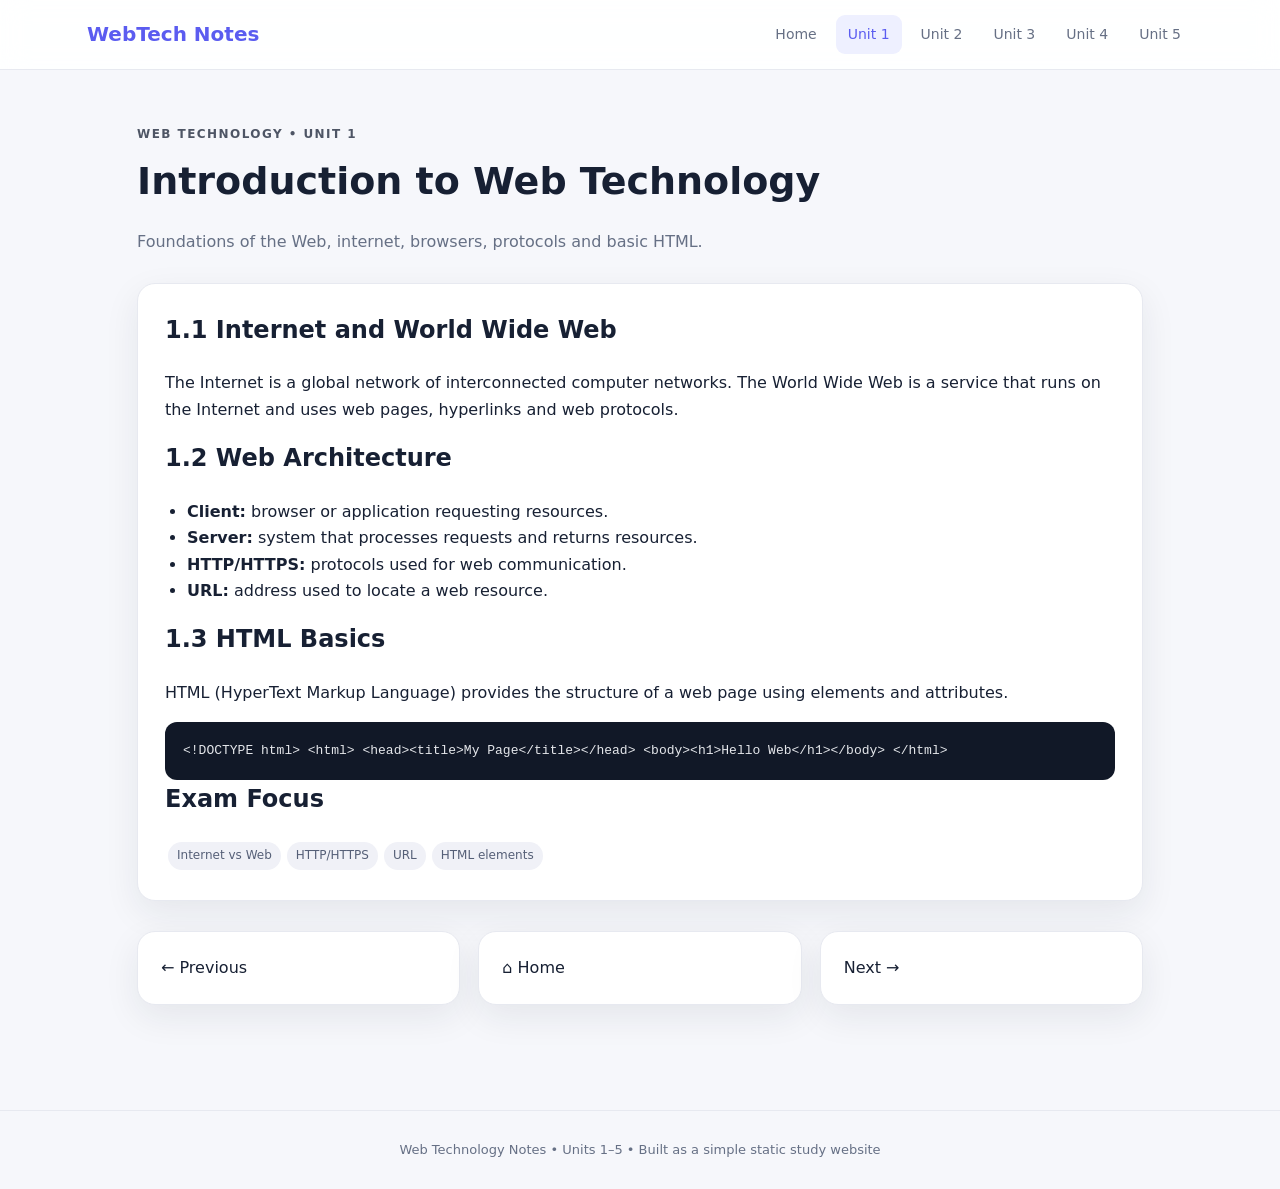
==== unit1.html @ e9ed70ad "Add files via upload" ====
<!doctype html><html lang="en"><head><meta charset="utf-8"><meta name="viewport" content="width=device-width,initial-scale=1"><meta name="description" content="Web Technology notes for Units 1 to 5"><title>Unit 1 | WebTech Notes</title><link rel="stylesheet" href="style.css"></head><body><nav class="nav"><div class="navin"><a class="logo" href="index.html">WebTech Notes</a><div class="navlinks"><a class="" href="index.html">Home</a><a class="active" href="unit1.html">Unit 1</a><a class="" href="unit2.html">Unit 2</a><a class="" href="unit3.html">Unit 3</a><a class="" href="unit4.html">Unit 4</a><a class="" href="unit5.html">Unit 5</a></div></div></nav><main class="container"><div class="pagehead"><div class="eyebrow">Web Technology • Unit 1</div><h1>Introduction to Web Technology</h1><p>Foundations of the Web, internet, browsers, protocols and basic HTML.</p></div><div class="section"><h2>1.1 Internet and World Wide Web</h2>
<p>The Internet is a global network of interconnected computer networks. The World Wide Web is a service that runs on the Internet and uses web pages, hyperlinks and web protocols.</p>
<h2>1.2 Web Architecture</h2>
<ul><li><b>Client:</b> browser or application requesting resources.</li><li><b>Server:</b> system that processes requests and returns resources.</li><li><b>HTTP/HTTPS:</b> protocols used for web communication.</li><li><b>URL:</b> address used to locate a web resource.</li></ul>
<h2>1.3 HTML Basics</h2>
<p>HTML (HyperText Markup Language) provides the structure of a web page using elements and attributes.</p>
<div class="code">&lt;!DOCTYPE html&gt;
&lt;html&gt;
  &lt;head&gt;&lt;title&gt;My Page&lt;/title&gt;&lt;/head&gt;
  &lt;body&gt;&lt;h1&gt;Hello Web&lt;/h1&gt;&lt;/body&gt;
&lt;/html&gt;</div>
<h2>Exam Focus</h2><span class="tag">Internet vs Web</span><span class="tag">HTTP/HTTPS</span><span class="tag">URL</span><span class="tag">HTML elements</span></div><div class="grid"><a class="card" href="unit1.html">← Previous</a><a class="card" href="index.html">⌂ Home</a><a class="card" href="unit2.html">Next →</a></div></main><footer class="footer">Web Technology Notes • Units 1–5 • Built as a simple static study website</footer></body></html>
---- style.css ----
:root{--bg:#f6f7fb;--card:#fff;--text:#172033;--muted:#667085;--primary:#5b5cf0;--primary2:#7c3aed;--border:#e7e9f0;--shadow:0 12px 35px rgba(23,32,51,.08)}
*{box-sizing:border-box}body{margin:0;font-family:Inter,system-ui,-apple-system,Segoe UI,sans-serif;background:var(--bg);color:var(--text);line-height:1.65}
a{text-decoration:none;color:inherit}.nav{position:sticky;top:0;z-index:10;background:rgba(255,255,255,.9);backdrop-filter:blur(14px);border-bottom:1px solid var(--border)}
.navin{max-width:1150px;margin:auto;padding:15px 22px;display:flex;align-items:center;gap:25px}.logo{font-weight:800;font-size:20px;color:var(--primary)}.navlinks{display:flex;gap:7px;flex-wrap:wrap;margin-left:auto}.navlinks a{padding:8px 12px;border-radius:9px;font-size:14px;color:var(--muted)}.navlinks a:hover,.navlinks a.active{background:#eef0ff;color:var(--primary)}
.container{max-width:1050px;margin:auto;padding:55px 22px}.hero{background:linear-gradient(135deg,#151a35,#29256b 55%,#5b5cf0);color:#fff;border-radius:26px;padding:65px 55px;box-shadow:var(--shadow);overflow:hidden;position:relative}.hero:after{content:"</>";position:absolute;right:45px;bottom:-35px;font-size:170px;font-weight:900;opacity:.07}.eyebrow{letter-spacing:.12em;text-transform:uppercase;font-size:12px;font-weight:700;opacity:.75}.hero h1{font-size:48px;line-height:1.08;margin:12px 0}.hero p{max-width:650px;color:#d9dcff;font-size:17px}.btn{display:inline-block;margin-top:18px;background:#fff;color:#27256b;padding:12px 18px;border-radius:11px;font-weight:700}
.grid{display:grid;grid-template-columns:repeat(3,1fr);gap:18px;margin-top:30px}.card{background:var(--card);border:1px solid var(--border);border-radius:18px;padding:23px;box-shadow:var(--shadow)}.card h3{margin:8px 0}.card p{color:var(--muted);font-size:14px}.unit{display:inline-flex;width:38px;height:38px;align-items:center;justify-content:center;border-radius:10px;background:#eef0ff;color:var(--primary);font-weight:800}
.pagehead{margin-bottom:28px}.pagehead h1{font-size:38px;margin:5px 0}.pagehead p{color:var(--muted);max-width:760px}.section{background:#fff;border:1px solid var(--border);border-radius:18px;padding:27px;margin:18px 0;box-shadow:var(--shadow)}.section h2{margin-top:0}.section h3{color:#313b58}.section ul{padding-left:22px}.code{background:#111827;color:#e5e7eb;border-radius:12px;padding:18px;overflow:auto;font-family:ui-monospace,monospace;font-size:13px}.tag{display:inline-block;background:#f0f1f7;color:#555f77;padding:4px 9px;border-radius:999px;font-size:12px;margin:3px}
.footer{border-top:1px solid var(--border);margin-top:50px;padding:28px 22px;text-align:center;color:var(--muted);font-size:13px}
@media(max-width:800px){.grid{grid-template-columns:1fr 1fr}.hero{padding:45px 28px}.hero h1{font-size:38px}.navin{align-items:flex-start;flex-direction:column;gap:8px}.navlinks{margin-left:0}}
@media(max-width:520px){.grid{grid-template-columns:1fr}.container{padding:35px 15px}.hero h1{font-size:32px}}
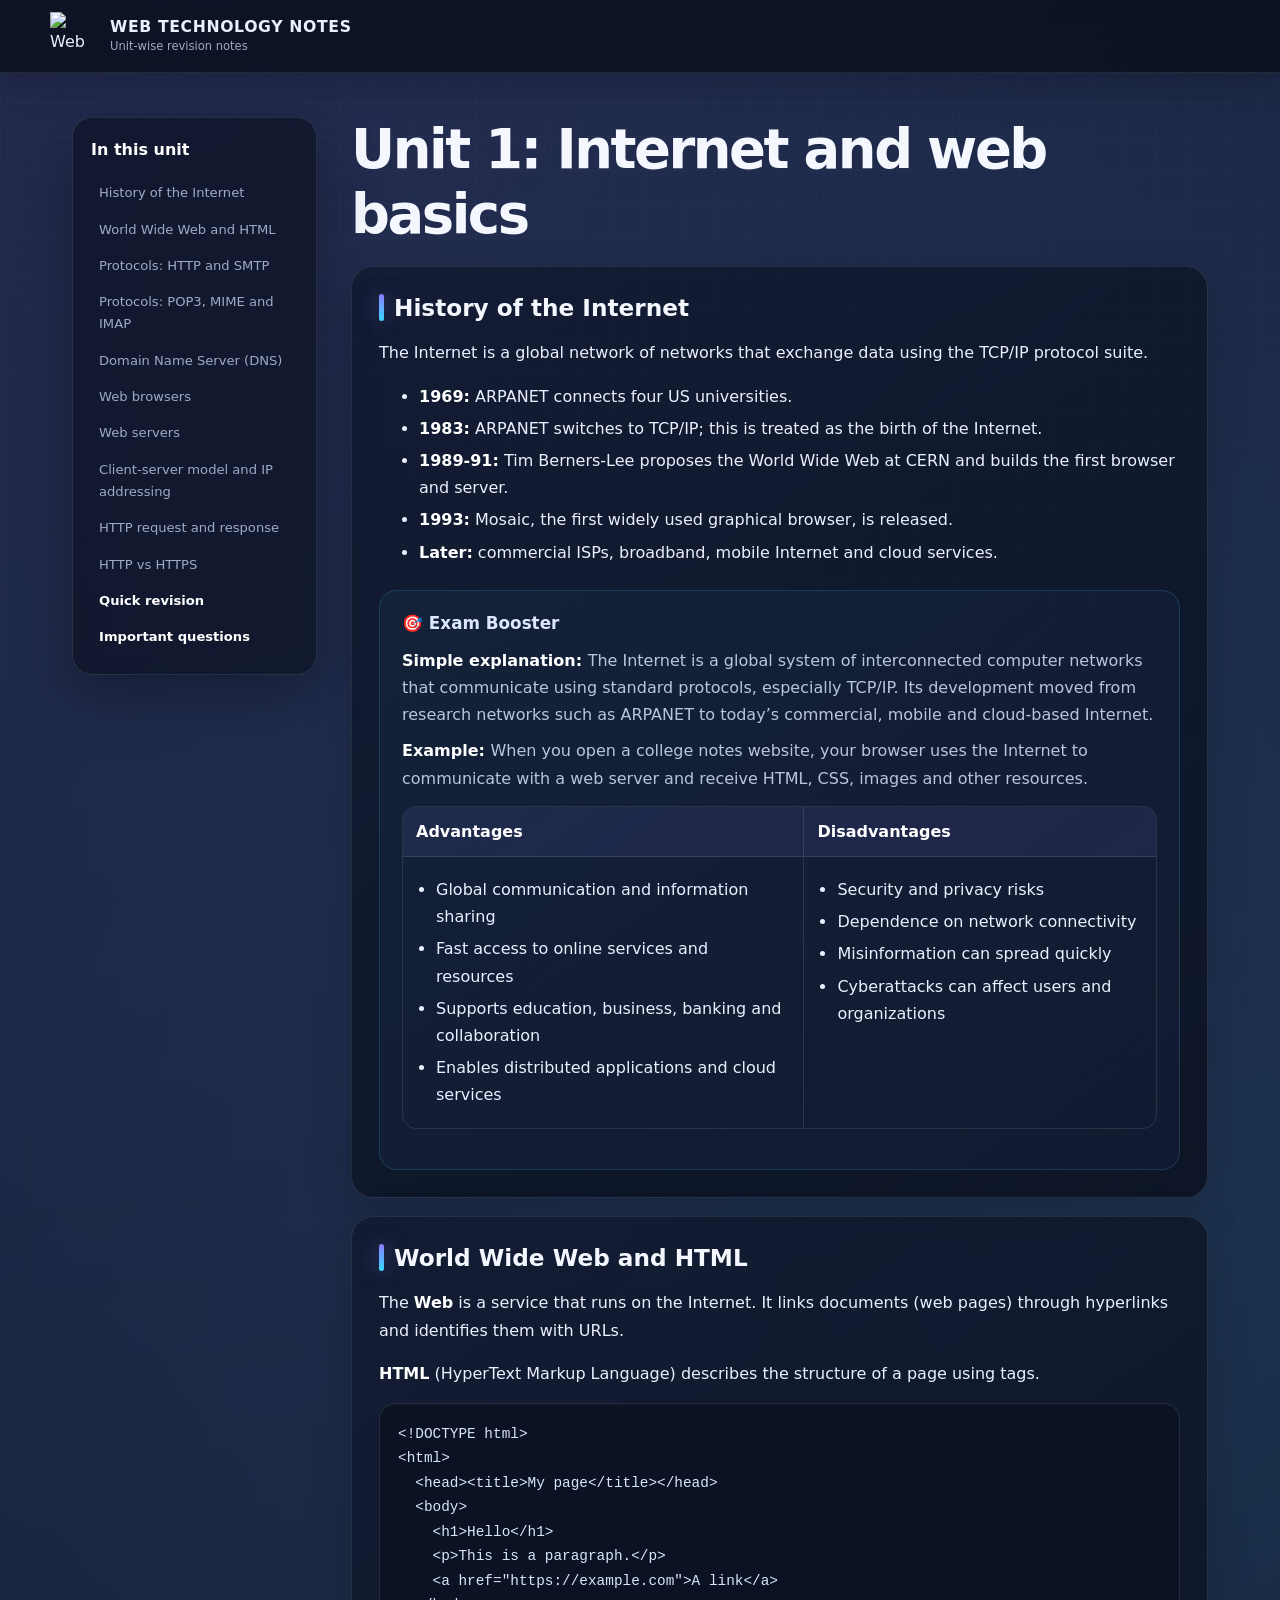
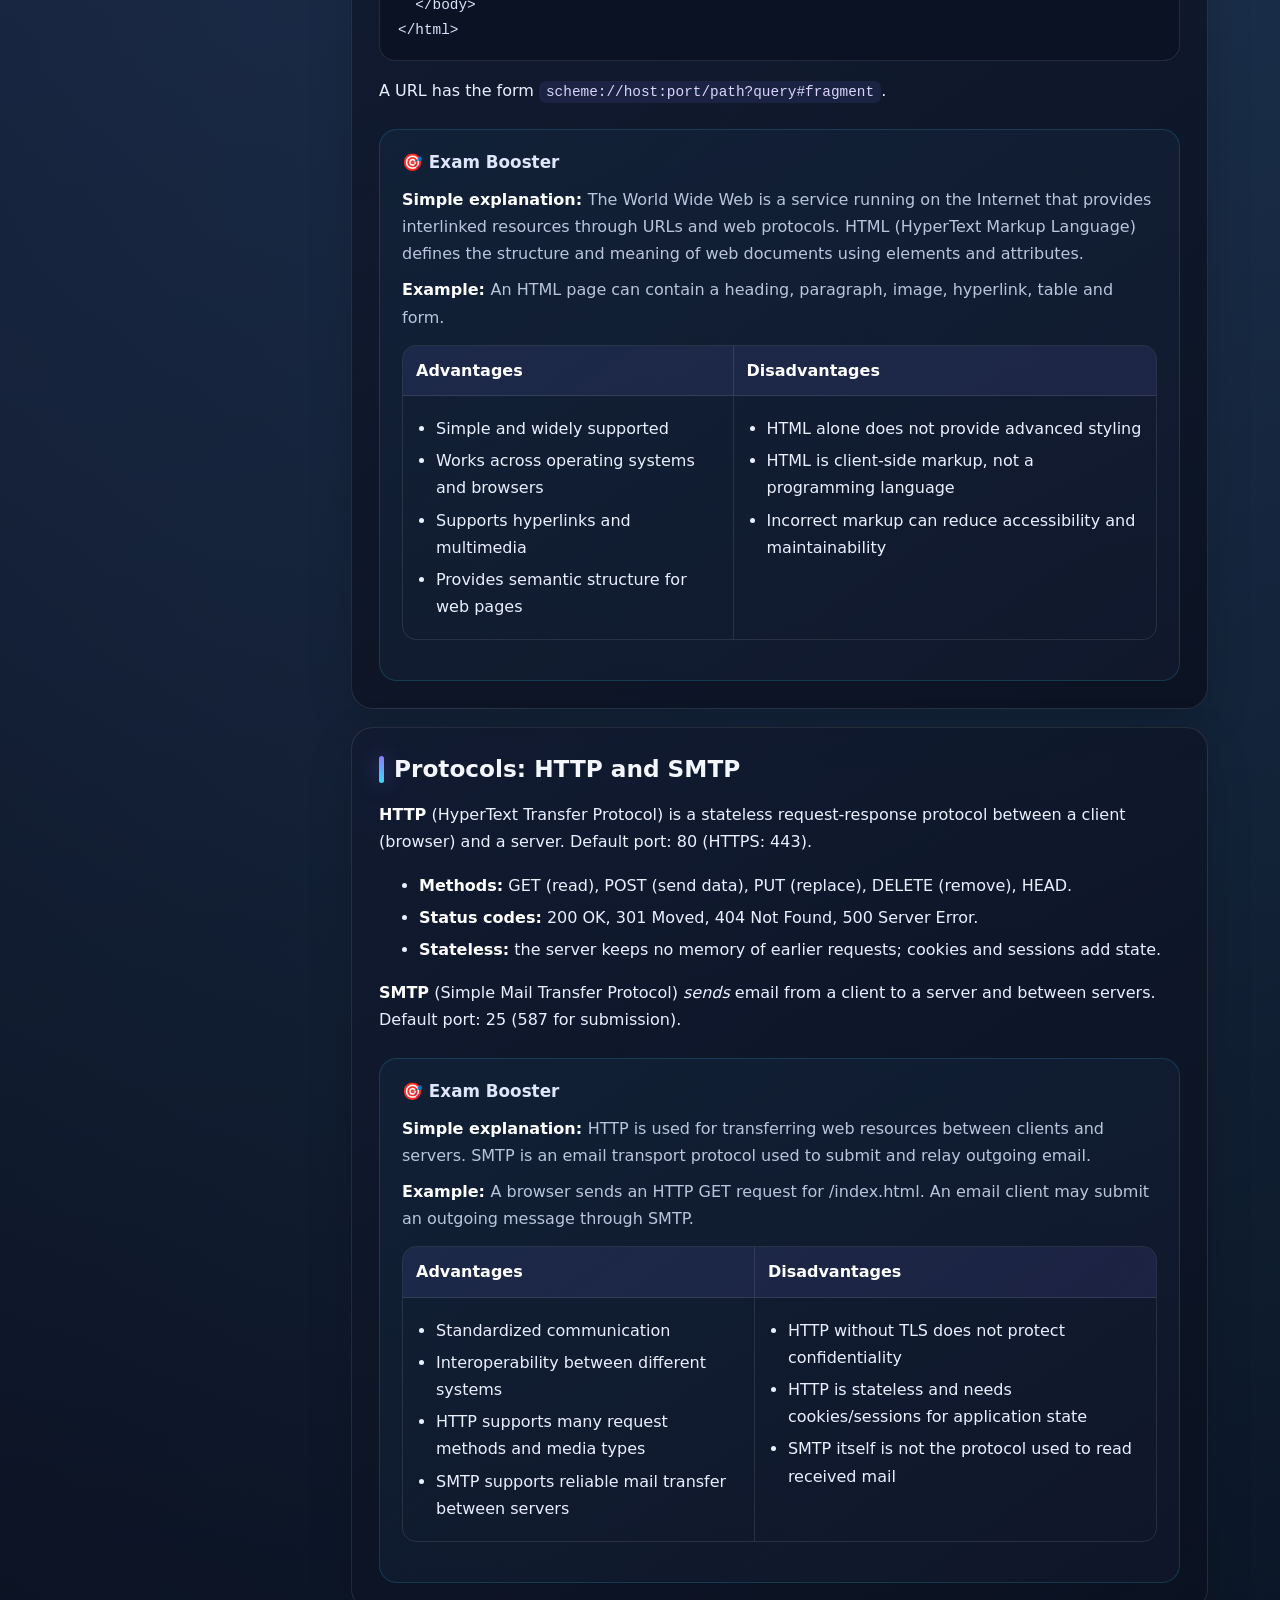
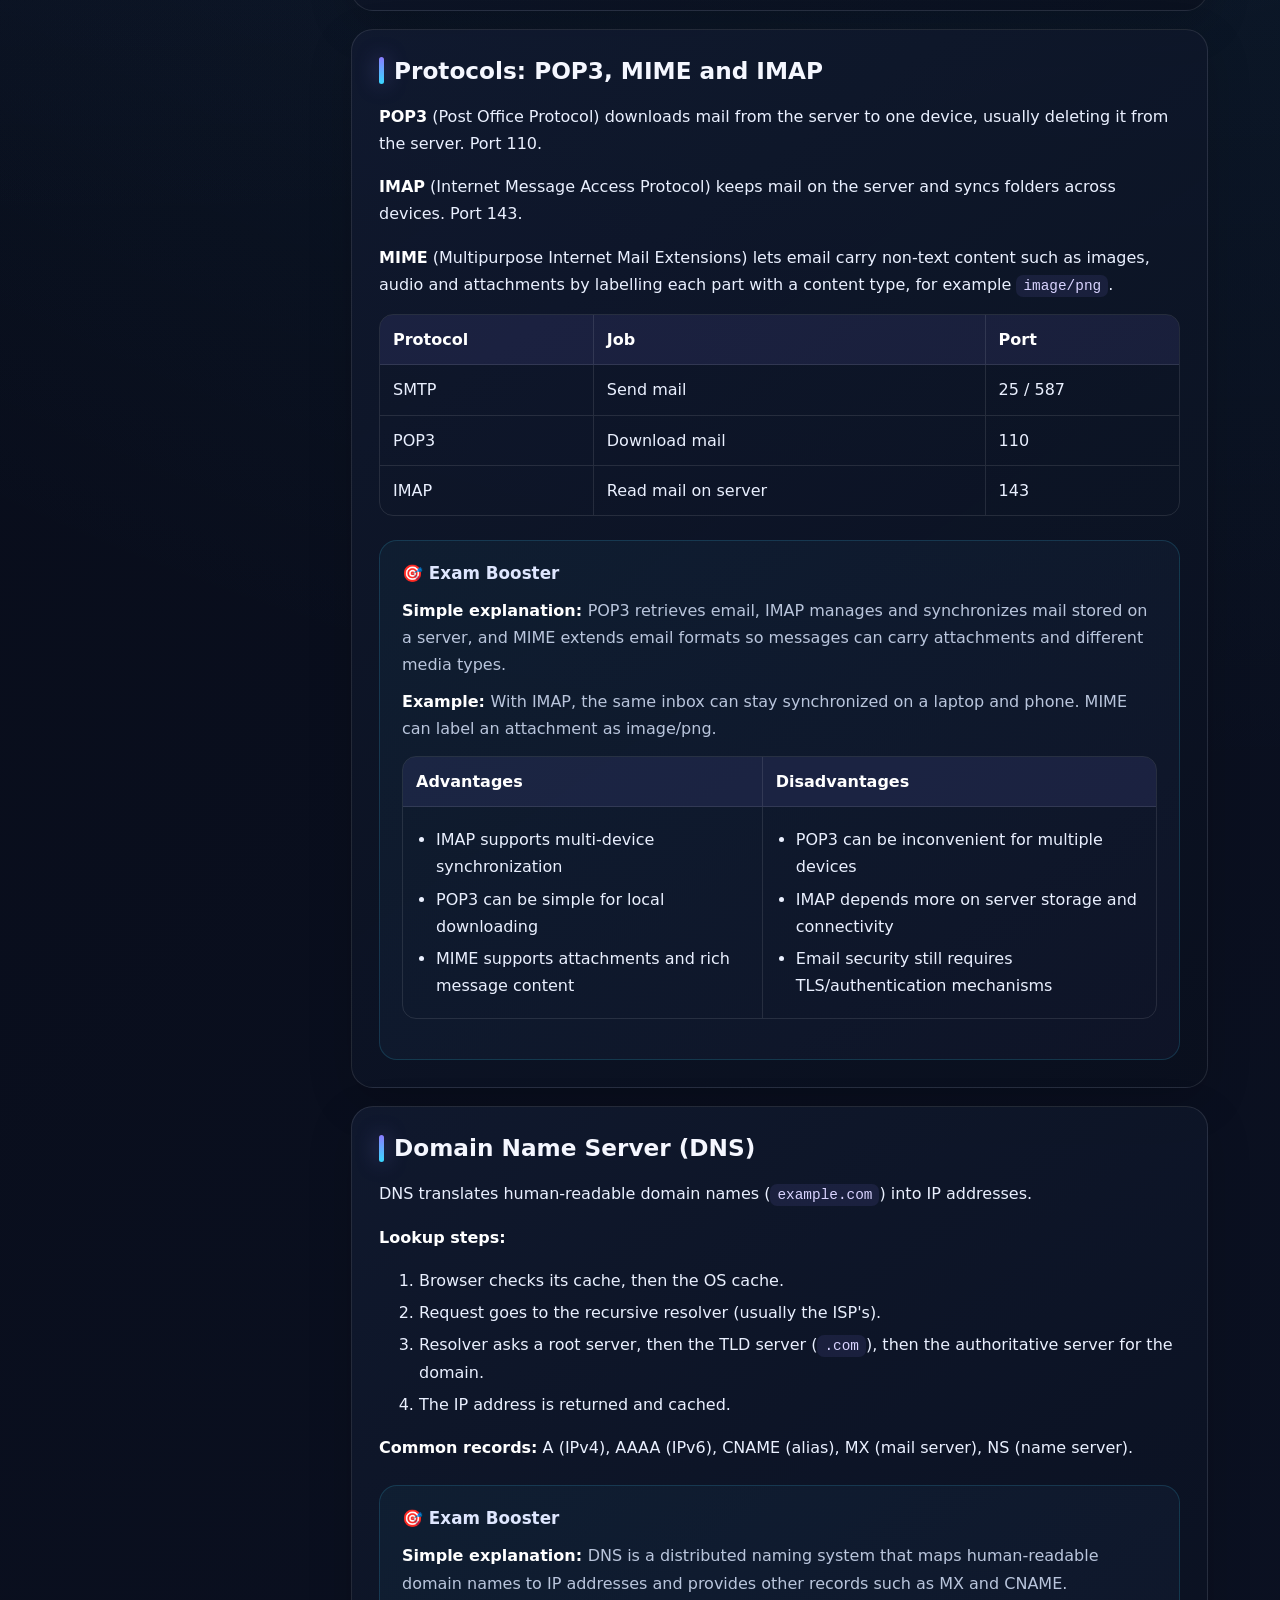
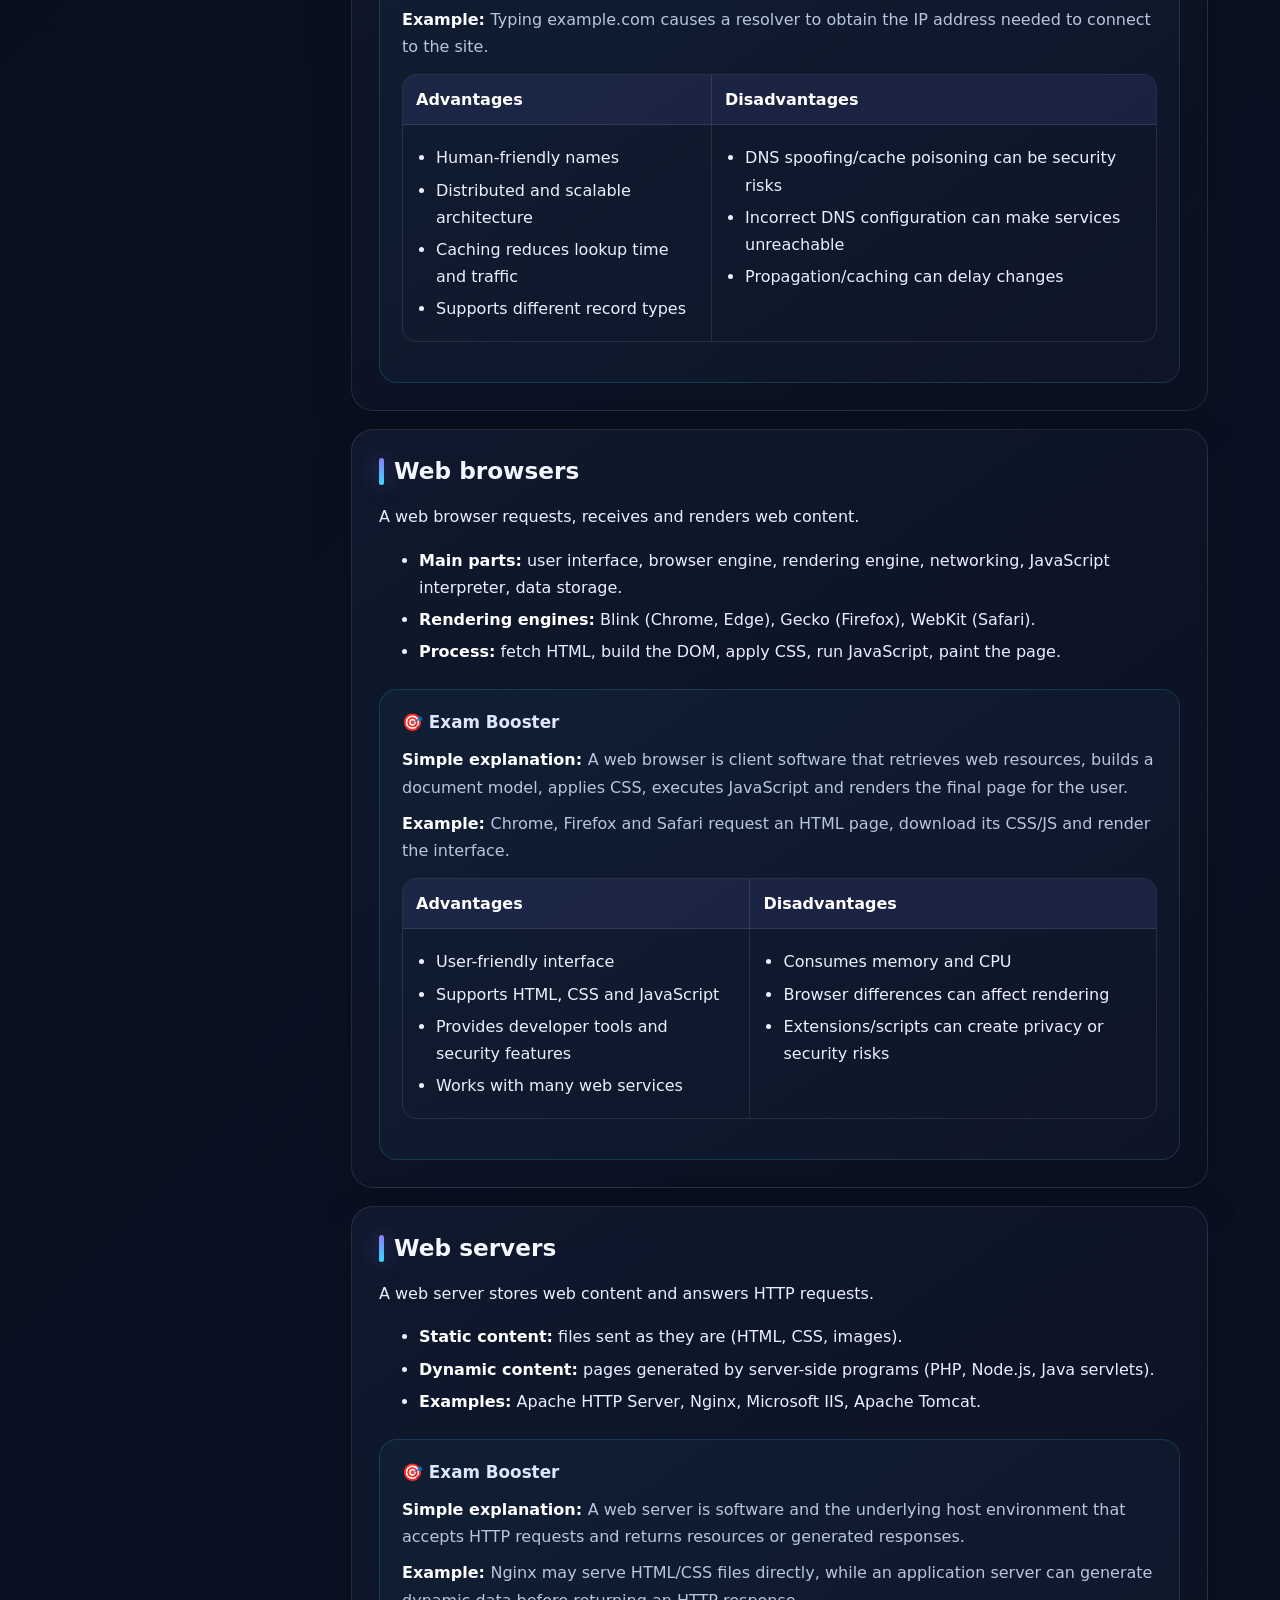
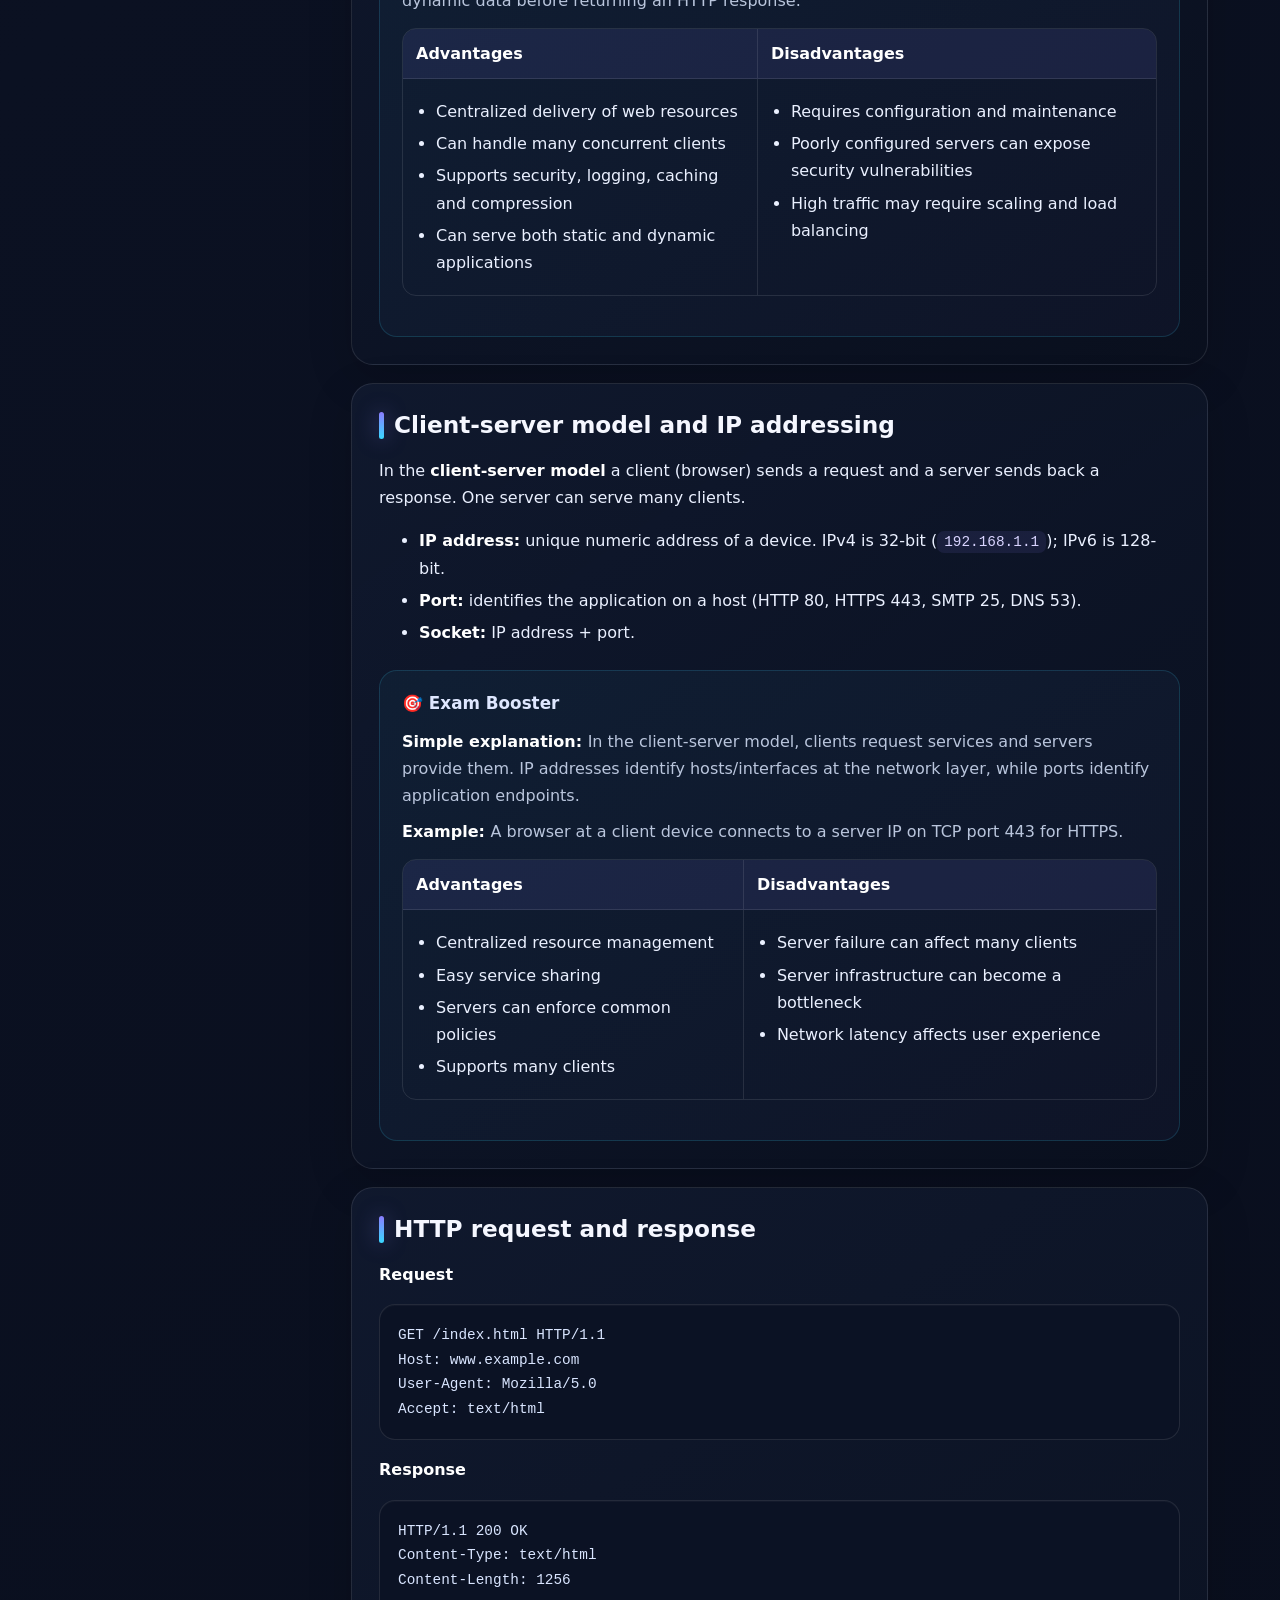
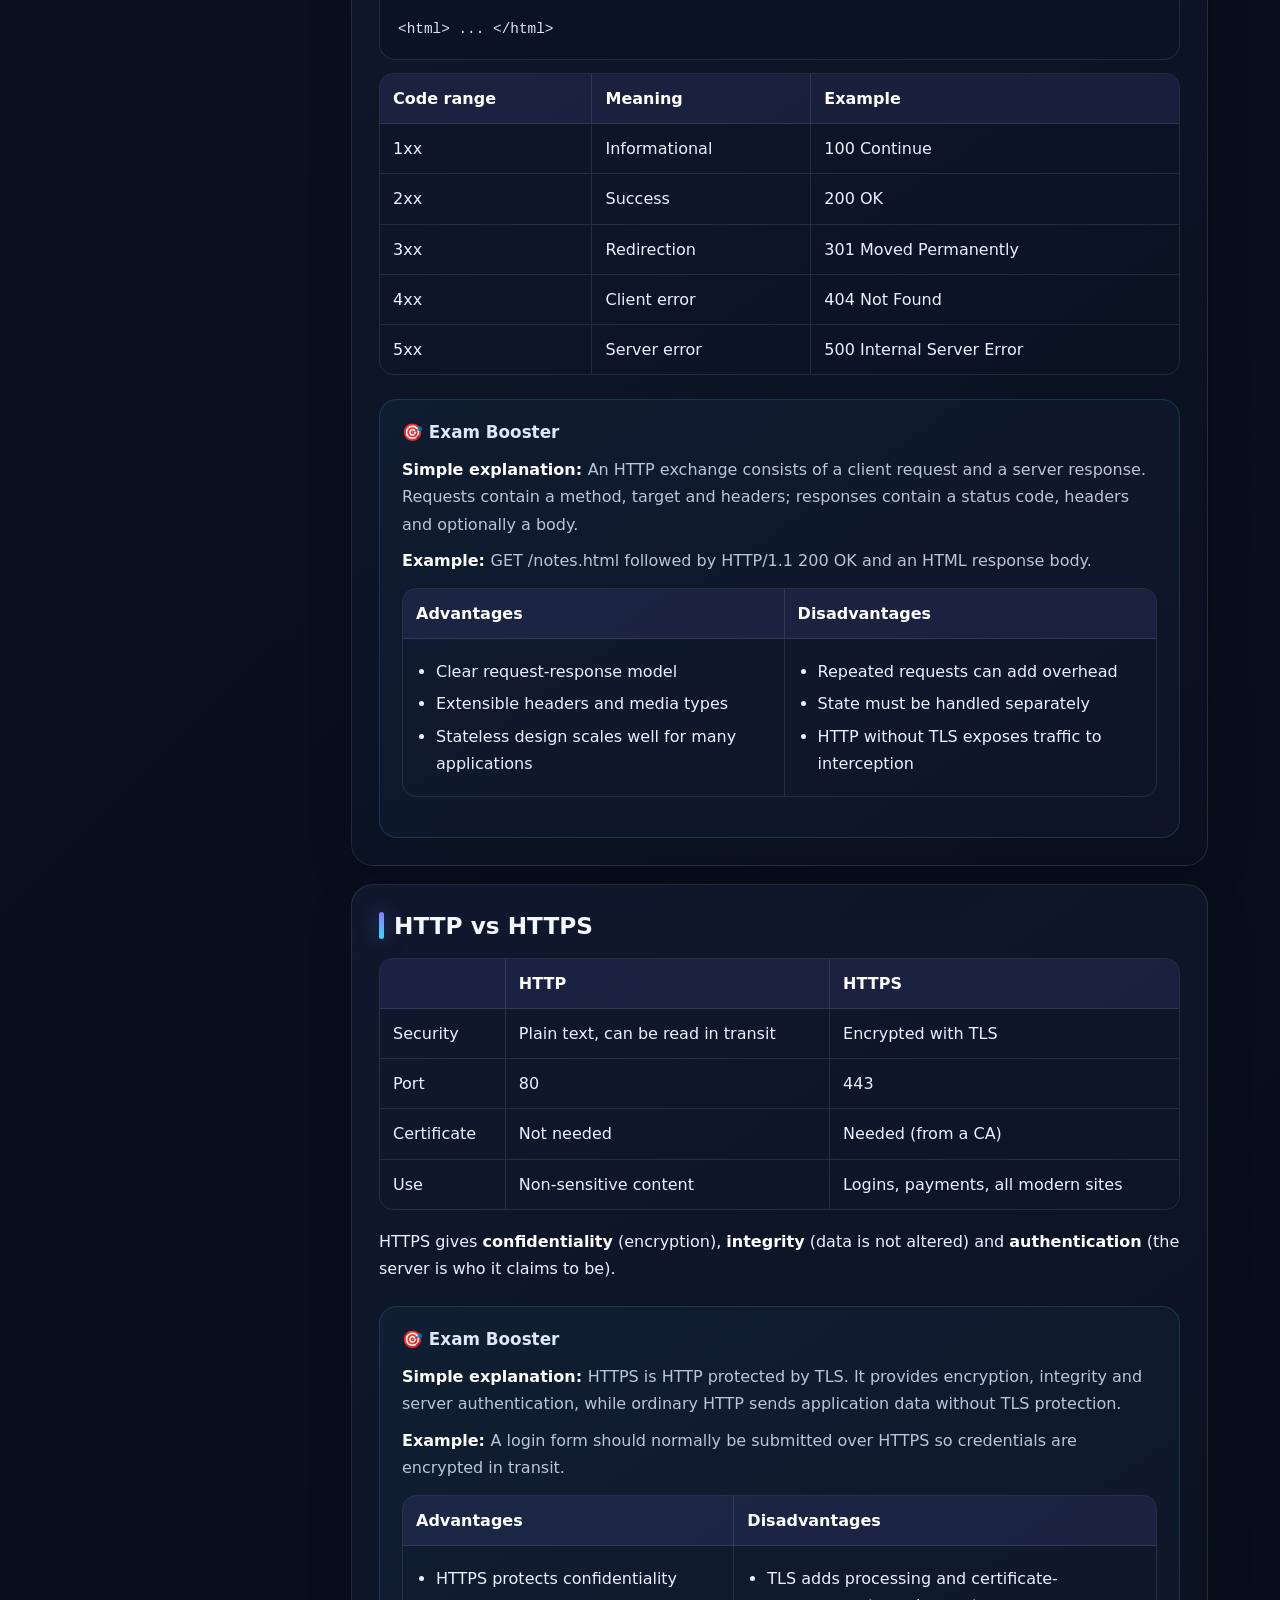
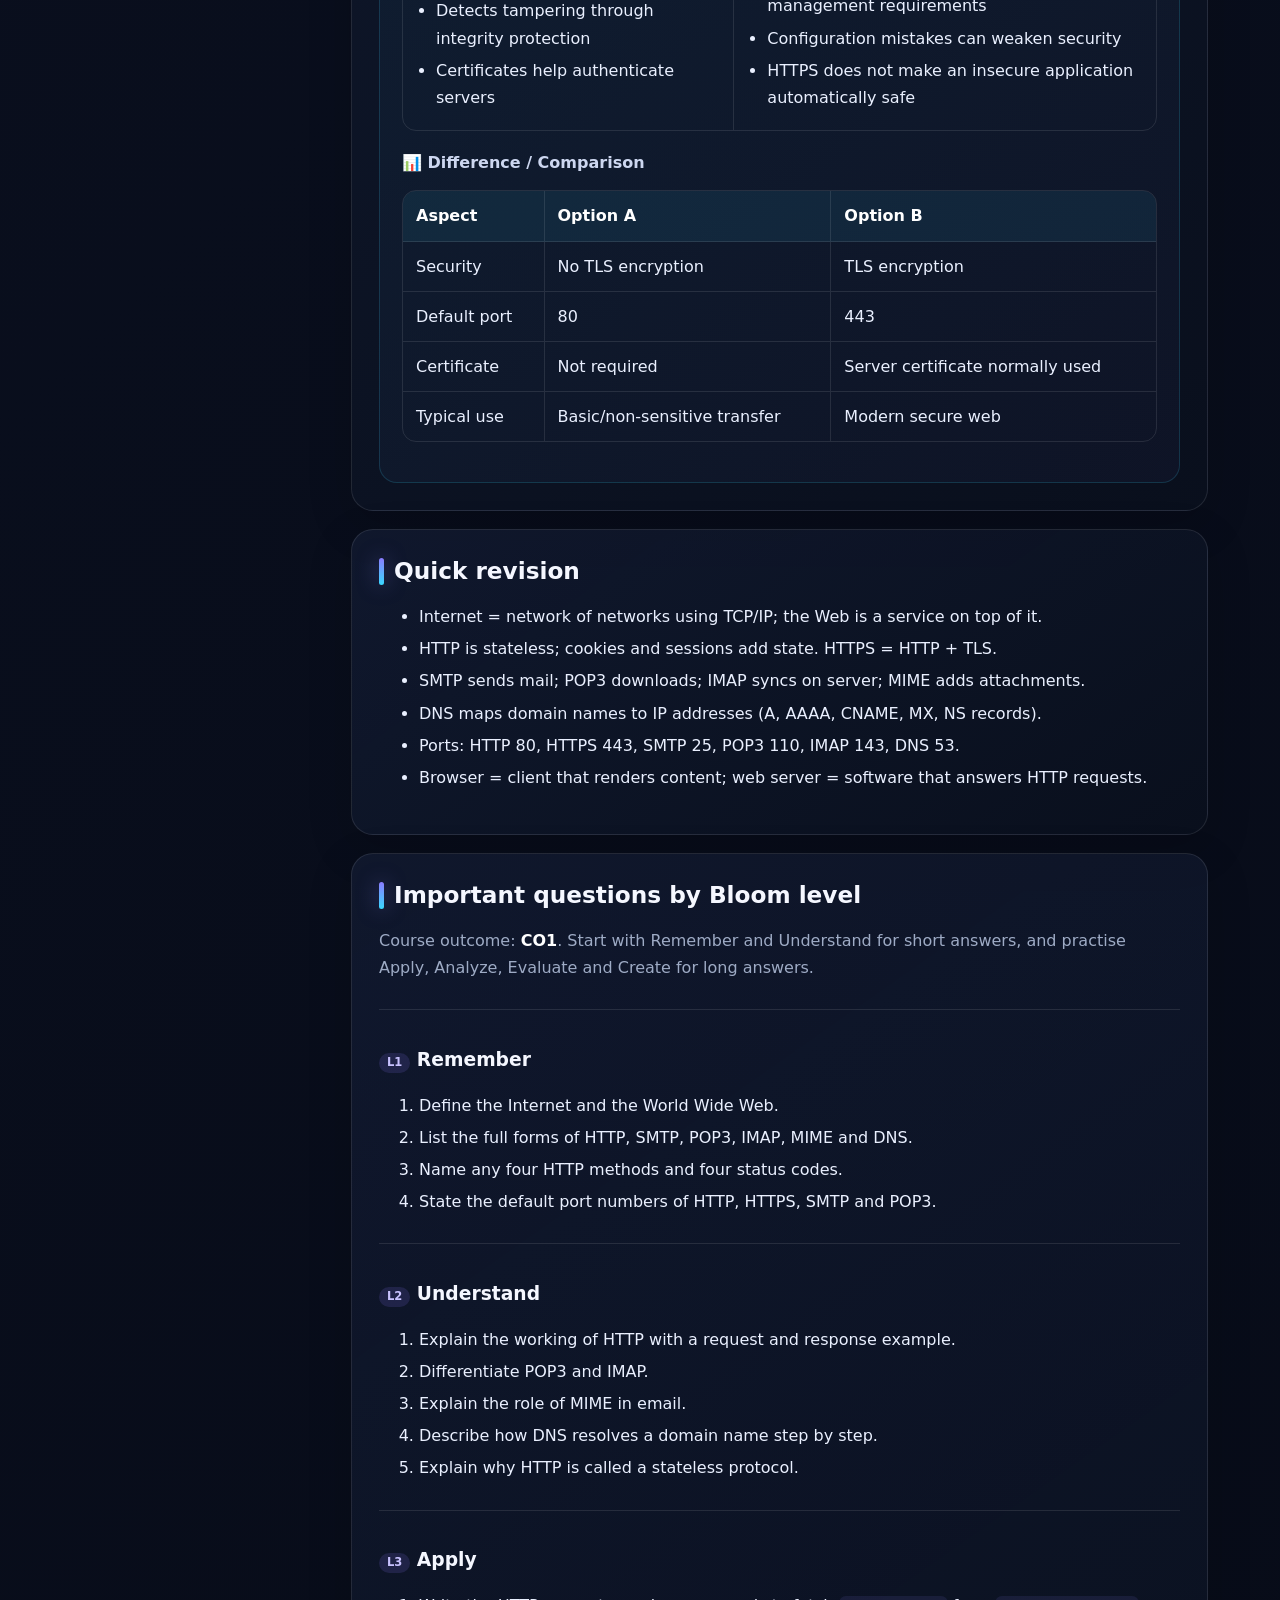
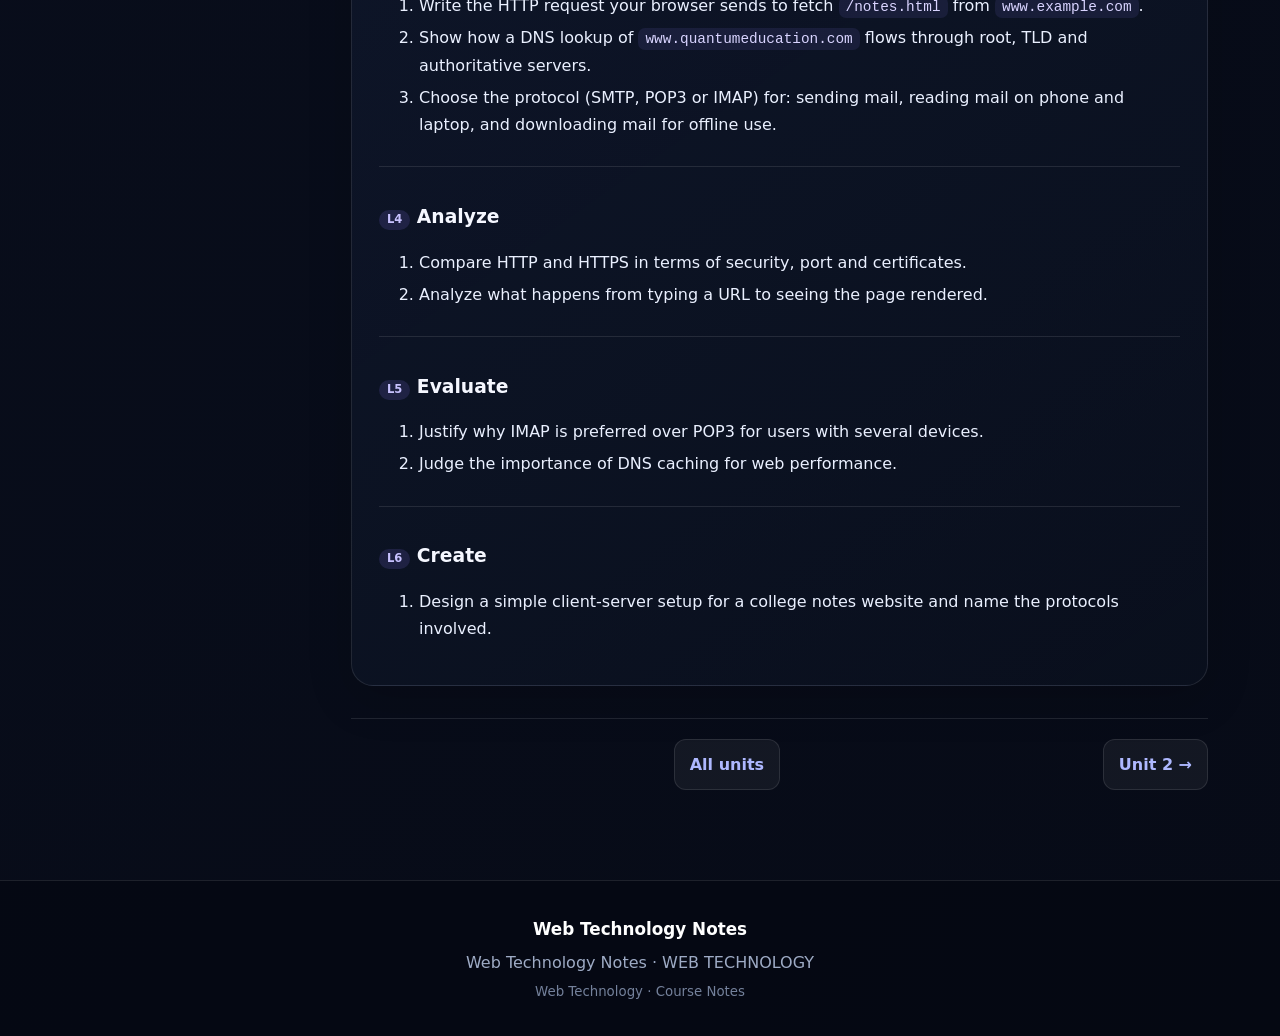
==== commit 11231140: "Refresh Web Technology unit 1 notes" ====
--- a/unit1.html
+++ b/unit1.html
@@ -1,12 +1,123 @@
-<!doctype html><html lang="en"><head><meta charset="utf-8"><meta name="viewport" content="width=device-width,initial-scale=1"><meta name="description" content="Web Technology notes for Units 1 to 5"><title>Unit 1 | WebTech Notes</title><link rel="stylesheet" href="style.css"></head><body><nav class="nav"><div class="navin"><a class="logo" href="index.html">WebTech Notes</a><div class="navlinks"><a class="" href="index.html">Home</a><a class="active" href="unit1.html">Unit 1</a><a class="" href="unit2.html">Unit 2</a><a class="" href="unit3.html">Unit 3</a><a class="" href="unit4.html">Unit 4</a><a class="" href="unit5.html">Unit 5</a></div></div></nav><main class="container"><div class="pagehead"><div class="eyebrow">Web Technology • Unit 1</div><h1>Introduction to Web Technology</h1><p>Foundations of the Web, internet, browsers, protocols and basic HTML.</p></div><div class="section"><h2>1.1 Internet and World Wide Web</h2>
-<p>The Internet is a global network of interconnected computer networks. The World Wide Web is a service that runs on the Internet and uses web pages, hyperlinks and web protocols.</p>
-<h2>1.2 Web Architecture</h2>
-<ul><li><b>Client:</b> browser or application requesting resources.</li><li><b>Server:</b> system that processes requests and returns resources.</li><li><b>HTTP/HTTPS:</b> protocols used for web communication.</li><li><b>URL:</b> address used to locate a web resource.</li></ul>
-<h2>1.3 HTML Basics</h2>
-<p>HTML (HyperText Markup Language) provides the structure of a web page using elements and attributes.</p>
-<div class="code">&lt;!DOCTYPE html&gt;
+<!DOCTYPE html>
+
+<html lang="en">
+<head>
+<meta charset="utf-8"/>
+<meta content="width=device-width, initial-scale=1" name="viewport"/>
+<title>Unit 1 - Web Technology</title>
+<link href="style.css" rel="stylesheet"/>
+</head>
+<body>
+<header class="top">
+
+    <div class="top-inner">
+
+        <a class="brand" href="index.html">
+
+            <img
+                src="./logo.png"
+                alt="Web Technology Notes Logo"
+                class="site-logo"
+            >
+
+            <span class="brand-copy">
+                <span class="brand-name">WEB TECHNOLOGY NOTES</span>
+                <span class="brand-subtitle">Unit-wise revision notes</span>
+            </span>
+
+        </a>
+
+    </div>
+
+</header>
+<div class="layout"><aside class="toc"><p class="toc-title">In this unit</p><ul><li><a href="#history-of-the-internet">History of the Internet</a></li><li><a href="#world-wide-web-and-html">World Wide Web and HTML</a></li><li><a href="#protocols--http-and-smtp">Protocols: HTTP and SMTP</a></li><li><a href="#protocols--pop3--mime-and-imap">Protocols: POP3, MIME and IMAP</a></li><li><a href="#domain-name-server--dns">Domain Name Server (DNS)</a></li><li><a href="#web-browsers">Web browsers</a></li><li><a href="#web-servers">Web servers</a></li><li><a href="#client-server-model-and-ip-addressing">Client-server model and IP addressing</a></li><li><a href="#http-request-and-response">HTTP request and response</a></li><li><a href="#http-vs-https">HTTP vs HTTPS</a></li><li><a href="#quick-revision"><b>Quick revision</b></a></li><li><a href="#important-questions"><b>Important questions</b></a></li></ul></aside><main><h1>Unit 1: Internet and web basics</h1><section id="history-of-the-internet"><h2>History of the Internet</h2>
+<p>The Internet is a global network of networks that exchange data using the TCP/IP protocol suite.</p>
+<ul>
+<li><b>1969:</b> ARPANET connects four US universities.</li>
+<li><b>1983:</b> ARPANET switches to TCP/IP; this is treated as the birth of the Internet.</li>
+<li><b>1989-91:</b> Tim Berners-Lee proposes the World Wide Web at CERN and builds the first browser and server.</li>
+<li><b>1993:</b> Mosaic, the first widely used graphical browser, is released.</li>
+<li><b>Later:</b> commercial ISPs, broadband, mobile Internet and cloud services.</li>
+</ul><div class="exam-booster"><h3>🎯 Exam Booster</h3><p><strong>Simple explanation: </strong>The Internet is a global system of interconnected computer networks that communicate using standard protocols, especially TCP/IP. Its development moved from research networks such as ARPANET to today’s commercial, mobile and cloud-based Internet.</p><p><strong>Example: </strong>When you open a college notes website, your browser uses the Internet to communicate with a web server and receive HTML, CSS, images and other resources.</p><table><tr><th>Advantages</th><th>Disadvantages</th></tr><tr><td><ul><li>Global communication and information sharing</li><li>Fast access to online services and resources</li><li>Supports education, business, banking and collaboration</li><li>Enables distributed applications and cloud services</li></ul></td><td><ul><li>Security and privacy risks</li><li>Dependence on network connectivity</li><li>Misinformation can spread quickly</li><li>Cyberattacks can affect users and organizations</li></ul></td></tr></table></div></section><section id="world-wide-web-and-html"><h2>World Wide Web and HTML</h2>
+<p>The <b>Web</b> is a service that runs on the Internet. It links documents (web pages) through hyperlinks and identifies them with URLs.</p>
+<p><b>HTML</b> (HyperText Markup Language) describes the structure of a page using tags.</p><pre><code>&lt;!DOCTYPE html&gt;
 &lt;html&gt;
-  &lt;head&gt;&lt;title&gt;My Page&lt;/title&gt;&lt;/head&gt;
-  &lt;body&gt;&lt;h1&gt;Hello Web&lt;/h1&gt;&lt;/body&gt;
-&lt;/html&gt;</div>
-<h2>Exam Focus</h2><span class="tag">Internet vs Web</span><span class="tag">HTTP/HTTPS</span><span class="tag">URL</span><span class="tag">HTML elements</span></div><div class="grid"><a class="card" href="unit1.html">← Previous</a><a class="card" href="index.html">⌂ Home</a><a class="card" href="unit2.html">Next →</a></div></main><footer class="footer">Web Technology Notes • Units 1–5 • Built as a simple static study website</footer></body></html>+  &lt;head&gt;&lt;title&gt;My page&lt;/title&gt;&lt;/head&gt;
+  &lt;body&gt;
+    &lt;h1&gt;Hello&lt;/h1&gt;
+    &lt;p&gt;This is a paragraph.&lt;/p&gt;
+    &lt;a href="https://example.com"&gt;A link&lt;/a&gt;
+  &lt;/body&gt;
+&lt;/html&gt;</code></pre>
+<p>A URL has the form <code>scheme://host:port/path?query#fragment</code>.</p><div class="exam-booster"><h3>🎯 Exam Booster</h3><p><strong>Simple explanation: </strong>The World Wide Web is a service running on the Internet that provides interlinked resources through URLs and web protocols. HTML (HyperText Markup Language) defines the structure and meaning of web documents using elements and attributes.</p><p><strong>Example: </strong>An HTML page can contain a heading, paragraph, image, hyperlink, table and form.</p><table><tr><th>Advantages</th><th>Disadvantages</th></tr><tr><td><ul><li>Simple and widely supported</li><li>Works across operating systems and browsers</li><li>Supports hyperlinks and multimedia</li><li>Provides semantic structure for web pages</li></ul></td><td><ul><li>HTML alone does not provide advanced styling</li><li>HTML is client-side markup, not a programming language</li><li>Incorrect markup can reduce accessibility and maintainability</li></ul></td></tr></table></div></section><section id="protocols--http-and-smtp"><h2>Protocols: HTTP and SMTP</h2>
+<p><b>HTTP</b> (HyperText Transfer Protocol) is a stateless request-response protocol between a client (browser) and a server. Default port: 80 (HTTPS: 443).</p>
+<ul>
+<li><b>Methods:</b> GET (read), POST (send data), PUT (replace), DELETE (remove), HEAD.</li>
+<li><b>Status codes:</b> 200 OK, 301 Moved, 404 Not Found, 500 Server Error.</li>
+<li><b>Stateless:</b> the server keeps no memory of earlier requests; cookies and sessions add state.</li>
+</ul>
+<p><b>SMTP</b> (Simple Mail Transfer Protocol) <i>sends</i> email from a client to a server and between servers. Default port: 25 (587 for submission).</p><div class="exam-booster"><h3>🎯 Exam Booster</h3><p><strong>Simple explanation: </strong>HTTP is used for transferring web resources between clients and servers. SMTP is an email transport protocol used to submit and relay outgoing email.</p><p><strong>Example: </strong>A browser sends an HTTP GET request for /index.html. An email client may submit an outgoing message through SMTP.</p><table><tr><th>Advantages</th><th>Disadvantages</th></tr><tr><td><ul><li>Standardized communication</li><li>Interoperability between different systems</li><li>HTTP supports many request methods and media types</li><li>SMTP supports reliable mail transfer between servers</li></ul></td><td><ul><li>HTTP without TLS does not protect confidentiality</li><li>HTTP is stateless and needs cookies/sessions for application state</li><li>SMTP itself is not the protocol used to read received mail</li></ul></td></tr></table></div></section><section id="protocols--pop3--mime-and-imap"><h2>Protocols: POP3, MIME and IMAP</h2>
+<p><b>POP3</b> (Post Office Protocol) downloads mail from the server to one device, usually deleting it from the server. Port 110.</p>
+<p><b>IMAP</b> (Internet Message Access Protocol) keeps mail on the server and syncs folders across devices. Port 143.</p>
+<p><b>MIME</b> (Multipurpose Internet Mail Extensions) lets email carry non-text content such as images, audio and attachments by labelling each part with a content type, for example <code>image/png</code>.</p>
+<table>
+<tr><th>Protocol</th><th>Job</th><th>Port</th></tr>
+<tr><td>SMTP</td><td>Send mail</td><td>25 / 587</td></tr>
+<tr><td>POP3</td><td>Download mail</td><td>110</td></tr>
+<tr><td>IMAP</td><td>Read mail on server</td><td>143</td></tr>
+</table><div class="exam-booster"><h3>🎯 Exam Booster</h3><p><strong>Simple explanation: </strong>POP3 retrieves email, IMAP manages and synchronizes mail stored on a server, and MIME extends email formats so messages can carry attachments and different media types.</p><p><strong>Example: </strong>With IMAP, the same inbox can stay synchronized on a laptop and phone. MIME can label an attachment as image/png.</p><table><tr><th>Advantages</th><th>Disadvantages</th></tr><tr><td><ul><li>IMAP supports multi-device synchronization</li><li>POP3 can be simple for local downloading</li><li>MIME supports attachments and rich message content</li></ul></td><td><ul><li>POP3 can be inconvenient for multiple devices</li><li>IMAP depends more on server storage and connectivity</li><li>Email security still requires TLS/authentication mechanisms</li></ul></td></tr></table></div></section><section id="domain-name-server--dns"><h2>Domain Name Server (DNS)</h2>
+<p>DNS translates human-readable domain names (<code>example.com</code>) into IP addresses.</p>
+<p><b>Lookup steps:</b></p>
+<ol>
+<li>Browser checks its cache, then the OS cache.</li>
+<li>Request goes to the recursive resolver (usually the ISP's).</li>
+<li>Resolver asks a root server, then the TLD server (<code>.com</code>), then the authoritative server for the domain.</li>
+<li>The IP address is returned and cached.</li>
+</ol>
+<p><b>Common records:</b> A (IPv4), AAAA (IPv6), CNAME (alias), MX (mail server), NS (name server).</p><div class="exam-booster"><h3>🎯 Exam Booster</h3><p><strong>Simple explanation: </strong>DNS is a distributed naming system that maps human-readable domain names to IP addresses and provides other records such as MX and CNAME.</p><p><strong>Example: </strong>Typing example.com causes a resolver to obtain the IP address needed to connect to the site.</p><table><tr><th>Advantages</th><th>Disadvantages</th></tr><tr><td><ul><li>Human-friendly names</li><li>Distributed and scalable architecture</li><li>Caching reduces lookup time and traffic</li><li>Supports different record types</li></ul></td><td><ul><li>DNS spoofing/cache poisoning can be security risks</li><li>Incorrect DNS configuration can make services unreachable</li><li>Propagation/caching can delay changes</li></ul></td></tr></table></div></section><section id="web-browsers"><h2>Web browsers</h2>
+<p>A web browser requests, receives and renders web content.</p>
+<ul>
+<li><b>Main parts:</b> user interface, browser engine, rendering engine, networking, JavaScript interpreter, data storage.</li>
+<li><b>Rendering engines:</b> Blink (Chrome, Edge), Gecko (Firefox), WebKit (Safari).</li>
+<li><b>Process:</b> fetch HTML, build the DOM, apply CSS, run JavaScript, paint the page.</li>
+</ul><div class="exam-booster"><h3>🎯 Exam Booster</h3><p><strong>Simple explanation: </strong>A web browser is client software that retrieves web resources, builds a document model, applies CSS, executes JavaScript and renders the final page for the user.</p><p><strong>Example: </strong>Chrome, Firefox and Safari request an HTML page, download its CSS/JS and render the interface.</p><table><tr><th>Advantages</th><th>Disadvantages</th></tr><tr><td><ul><li>User-friendly interface</li><li>Supports HTML, CSS and JavaScript</li><li>Provides developer tools and security features</li><li>Works with many web services</li></ul></td><td><ul><li>Consumes memory and CPU</li><li>Browser differences can affect rendering</li><li>Extensions/scripts can create privacy or security risks</li></ul></td></tr></table></div></section><section id="web-servers"><h2>Web servers</h2>
+<p>A web server stores web content and answers HTTP requests.</p>
+<ul>
+<li><b>Static content:</b> files sent as they are (HTML, CSS, images).</li>
+<li><b>Dynamic content:</b> pages generated by server-side programs (PHP, Node.js, Java servlets).</li>
+<li><b>Examples:</b> Apache HTTP Server, Nginx, Microsoft IIS, Apache Tomcat.</li>
+</ul><div class="exam-booster"><h3>🎯 Exam Booster</h3><p><strong>Simple explanation: </strong>A web server is software and the underlying host environment that accepts HTTP requests and returns resources or generated responses.</p><p><strong>Example: </strong>Nginx may serve HTML/CSS files directly, while an application server can generate dynamic data before returning an HTTP response.</p><table><tr><th>Advantages</th><th>Disadvantages</th></tr><tr><td><ul><li>Centralized delivery of web resources</li><li>Can handle many concurrent clients</li><li>Supports security, logging, caching and compression</li><li>Can serve both static and dynamic applications</li></ul></td><td><ul><li>Requires configuration and maintenance</li><li>Poorly configured servers can expose security vulnerabilities</li><li>High traffic may require scaling and load balancing</li></ul></td></tr></table></div></section><section id="client-server-model-and-ip-addressing"><h2>Client-server model and IP addressing</h2>
+<p>In the <b>client-server model</b> a client (browser) sends a request and a server sends back a response. One server can serve many clients.</p>
+<ul>
+<li><b>IP address:</b> unique numeric address of a device. IPv4 is 32-bit (<code>192.168.1.1</code>); IPv6 is 128-bit.</li>
+<li><b>Port:</b> identifies the application on a host (HTTP 80, HTTPS 443, SMTP 25, DNS 53).</li>
+<li><b>Socket:</b> IP address + port.</li>
+</ul><div class="exam-booster"><h3>🎯 Exam Booster</h3><p><strong>Simple explanation: </strong>In the client-server model, clients request services and servers provide them. IP addresses identify hosts/interfaces at the network layer, while ports identify application endpoints.</p><p><strong>Example: </strong>A browser at a client device connects to a server IP on TCP port 443 for HTTPS.</p><table><tr><th>Advantages</th><th>Disadvantages</th></tr><tr><td><ul><li>Centralized resource management</li><li>Easy service sharing</li><li>Servers can enforce common policies</li><li>Supports many clients</li></ul></td><td><ul><li>Server failure can affect many clients</li><li>Server infrastructure can become a bottleneck</li><li>Network latency affects user experience</li></ul></td></tr></table></div></section><section id="http-request-and-response"><h2>HTTP request and response</h2>
+<p><b>Request</b></p><pre><code>GET /index.html HTTP/1.1
+Host: www.example.com
+User-Agent: Mozilla/5.0
+Accept: text/html</code></pre>
+<p><b>Response</b></p><pre><code>HTTP/1.1 200 OK
+Content-Type: text/html
+Content-Length: 1256
+
+&lt;html&gt; ... &lt;/html&gt;</code></pre>
+<table>
+<tr><th>Code range</th><th>Meaning</th><th>Example</th></tr>
+<tr><td>1xx</td><td>Informational</td><td>100 Continue</td></tr>
+<tr><td>2xx</td><td>Success</td><td>200 OK</td></tr>
+<tr><td>3xx</td><td>Redirection</td><td>301 Moved Permanently</td></tr>
+<tr><td>4xx</td><td>Client error</td><td>404 Not Found</td></tr>
+<tr><td>5xx</td><td>Server error</td><td>500 Internal Server Error</td></tr>
+</table><div class="exam-booster"><h3>🎯 Exam Booster</h3><p><strong>Simple explanation: </strong>An HTTP exchange consists of a client request and a server response. Requests contain a method, target and headers; responses contain a status code, headers and optionally a body.</p><p><strong>Example: </strong>GET /notes.html followed by HTTP/1.1 200 OK and an HTML response body.</p><table><tr><th>Advantages</th><th>Disadvantages</th></tr><tr><td><ul><li>Clear request-response model</li><li>Extensible headers and media types</li><li>Stateless design scales well for many applications</li></ul></td><td><ul><li>Repeated requests can add overhead</li><li>State must be handled separately</li><li>HTTP without TLS exposes traffic to interception</li></ul></td></tr></table></div></section><section id="http-vs-https"><h2>HTTP vs HTTPS</h2>
+<table>
+<tr><th></th><th>HTTP</th><th>HTTPS</th></tr>
+<tr><td>Security</td><td>Plain text, can be read in transit</td><td>Encrypted with TLS</td></tr>
+<tr><td>Port</td><td>80</td><td>443</td></tr>
+<tr><td>Certificate</td><td>Not needed</td><td>Needed (from a CA)</td></tr>
+<tr><td>Use</td><td>Non-sensitive content</td><td>Logins, payments, all modern sites</td></tr>
+</table>
+<p>HTTPS gives <b>confidentiality</b> (encryption), <b>integrity</b> (data is not altered) and <b>authentication</b> (the server is who it claims to be).</p><div class="exam-booster"><h3>🎯 Exam Booster</h3><p><strong>Simple explanation: </strong>HTTPS is HTTP protected by TLS. It provides encryption, integrity and server authentication, while ordinary HTTP sends application data without TLS protection.</p><p><strong>Example: </strong>A login form should normally be submitted over HTTPS so credentials are encrypted in transit.</p><table><tr><th>Advantages</th><th>Disadvantages</th></tr><tr><td><ul><li>HTTPS protects confidentiality</li><li>Detects tampering through integrity protection</li><li>Certificates help authenticate servers</li></ul></td><td><ul><li>TLS adds processing and certificate-management requirements</li><li>Configuration mistakes can weaken security</li><li>HTTPS does not make an insecure application automatically safe</li></ul></td></tr></table><div class="difference-box"><h4>📊 Difference / Comparison</h4><table><tr><th>Aspect</th><th>Option A</th><th>Option B</th></tr><tr><td>Security</td><td>No TLS encryption</td><td>TLS encryption</td></tr><tr><td>Default port</td><td>80</td><td>443</td></tr><tr><td>Certificate</td><td>Not required</td><td>Server certificate normally used</td></tr><tr><td>Typical use</td><td>Basic/non-sensitive transfer</td><td>Modern secure web</td></tr></table></div></div></section><section id="quick-revision"><h2>Quick revision</h2><ul><li>Internet = network of networks using TCP/IP; the Web is a service on top of it.</li><li>HTTP is stateless; cookies and sessions add state. HTTPS = HTTP + TLS.</li><li>SMTP sends mail; POP3 downloads; IMAP syncs on server; MIME adds attachments.</li><li>DNS maps domain names to IP addresses (A, AAAA, CNAME, MX, NS records).</li><li>Ports: HTTP 80, HTTPS 443, SMTP 25, POP3 110, IMAP 143, DNS 53.</li><li>Browser = client that renders content; web server = software that answers HTTP requests.</li></ul></section><section id="important-questions"><h2>Important questions by Bloom level</h2><p class="note">Course outcome: <b>CO1</b>. Start with Remember and Understand for short answers, and practise Apply, Analyze, Evaluate and Create for long answers.</p><div class="bloom"><h3><span class="tag">L1</span> Remember</h3><ol><li>Define the Internet and the World Wide Web.</li><li>List the full forms of HTTP, SMTP, POP3, IMAP, MIME and DNS.</li><li>Name any four HTTP methods and four status codes.</li><li>State the default port numbers of HTTP, HTTPS, SMTP and POP3.</li></ol></div><div class="bloom"><h3><span class="tag">L2</span> Understand</h3><ol><li>Explain the working of HTTP with a request and response example.</li><li>Differentiate POP3 and IMAP.</li><li>Explain the role of MIME in email.</li><li>Describe how DNS resolves a domain name step by step.</li><li>Explain why HTTP is called a stateless protocol.</li></ol></div><div class="bloom"><h3><span class="tag">L3</span> Apply</h3><ol><li>Write the HTTP request your browser sends to fetch <code>/notes.html</code> from <code>www.example.com</code>.</li><li>Show how a DNS lookup of <code>www.quantumeducation.com</code> flows through root, TLD and authoritative servers.</li><li>Choose the protocol (SMTP, POP3 or IMAP) for: sending mail, reading mail on phone and laptop, and downloading mail for offline use.</li></ol></div><div class="bloom"><h3><span class="tag">L4</span> Analyze</h3><ol><li>Compare HTTP and HTTPS in terms of security, port and certificates.</li><li>Analyze what happens from typing a URL to seeing the page rendered.</li></ol></div><div class="bloom"><h3><span class="tag">L5</span> Evaluate</h3><ol><li>Justify why IMAP is preferred over POP3 for users with several devices.</li><li>Judge the importance of DNS caching for web performance.</li></ol></div><div class="bloom"><h3><span class="tag">L6</span> Create</h3><ol><li>Design a simple client-server setup for a college notes website and name the protocols involved.</li></ol></div></section><nav class="pager"><span></span><a href="index.html">All units</a><a href="unit-2.html">Unit 2 →</a></nav></main></div>
+<footer class="foot"><strong>Web Technology Notes</strong>Web Technology Notes · WEB TECHNOLOGY<br/><small>Web Technology · Course Notes</small></footer>
+</body>
+</html>             
--- a/style.css
+++ b/style.css
@@ -1,11 +1,1493 @@
-
-:root{--bg:#f6f7fb;--card:#fff;--text:#172033;--muted:#667085;--primary:#5b5cf0;--primary2:#7c3aed;--border:#e7e9f0;--shadow:0 12px 35px rgba(23,32,51,.08)}
-*{box-sizing:border-box}body{margin:0;font-family:Inter,system-ui,-apple-system,Segoe UI,sans-serif;background:var(--bg);color:var(--text);line-height:1.65}
-a{text-decoration:none;color:inherit}.nav{position:sticky;top:0;z-index:10;background:rgba(255,255,255,.9);backdrop-filter:blur(14px);border-bottom:1px solid var(--border)}
-.navin{max-width:1150px;margin:auto;padding:15px 22px;display:flex;align-items:center;gap:25px}.logo{font-weight:800;font-size:20px;color:var(--primary)}.navlinks{display:flex;gap:7px;flex-wrap:wrap;margin-left:auto}.navlinks a{padding:8px 12px;border-radius:9px;font-size:14px;color:var(--muted)}.navlinks a:hover,.navlinks a.active{background:#eef0ff;color:var(--primary)}
-.container{max-width:1050px;margin:auto;padding:55px 22px}.hero{background:linear-gradient(135deg,#151a35,#29256b 55%,#5b5cf0);color:#fff;border-radius:26px;padding:65px 55px;box-shadow:var(--shadow);overflow:hidden;position:relative}.hero:after{content:"</>";position:absolute;right:45px;bottom:-35px;font-size:170px;font-weight:900;opacity:.07}.eyebrow{letter-spacing:.12em;text-transform:uppercase;font-size:12px;font-weight:700;opacity:.75}.hero h1{font-size:48px;line-height:1.08;margin:12px 0}.hero p{max-width:650px;color:#d9dcff;font-size:17px}.btn{display:inline-block;margin-top:18px;background:#fff;color:#27256b;padding:12px 18px;border-radius:11px;font-weight:700}
-.grid{display:grid;grid-template-columns:repeat(3,1fr);gap:18px;margin-top:30px}.card{background:var(--card);border:1px solid var(--border);border-radius:18px;padding:23px;box-shadow:var(--shadow)}.card h3{margin:8px 0}.card p{color:var(--muted);font-size:14px}.unit{display:inline-flex;width:38px;height:38px;align-items:center;justify-content:center;border-radius:10px;background:#eef0ff;color:var(--primary);font-weight:800}
-.pagehead{margin-bottom:28px}.pagehead h1{font-size:38px;margin:5px 0}.pagehead p{color:var(--muted);max-width:760px}.section{background:#fff;border:1px solid var(--border);border-radius:18px;padding:27px;margin:18px 0;box-shadow:var(--shadow)}.section h2{margin-top:0}.section h3{color:#313b58}.section ul{padding-left:22px}.code{background:#111827;color:#e5e7eb;border-radius:12px;padding:18px;overflow:auto;font-family:ui-monospace,monospace;font-size:13px}.tag{display:inline-block;background:#f0f1f7;color:#555f77;padding:4px 9px;border-radius:999px;font-size:12px;margin:3px}
-.footer{border-top:1px solid var(--border);margin-top:50px;padding:28px 22px;text-align:center;color:var(--muted);font-size:13px}
-@media(max-width:800px){.grid{grid-template-columns:1fr 1fr}.hero{padding:45px 28px}.hero h1{font-size:38px}.navin{align-items:flex-start;flex-direction:column;gap:8px}.navlinks{margin-left:0}}
-@media(max-width:520px){.grid{grid-template-columns:1fr}.container{padding:35px 15px}.hero h1{font-size:32px}}
+:root {
+    --bg: #070b17;
+    --surface: rgba(16, 24, 44, .78);
+    --surface2: rgba(25, 35, 61, .72);
+    --text: #eaf0ff;
+    --muted: #9eabc5;
+    --line: rgba(255, 255, 255, .10);
+    --primary: #8b7cff;
+    --secondary: #39d8ff;
+    --accent: #ff79c6;
+    --code: #0b1224;
+    --shadow: 0 20px 60px rgba(0, 0, 0, .30);
+}
+
+* {
+    box-sizing: border-box;
+}
+
+html {
+    scroll-behavior: smooth;
+    scroll-padding-top: 100px;
+}
+
+body {
+    margin: 0;
+    color: var(--text);
+    font-family: Inter, ui-sans-serif, system-ui, -apple-system, "Segoe UI",
+        Roboto, Arial, sans-serif;
+    line-height: 1.7;
+    background:
+        radial-gradient(circle at 10% 0%, rgba(139, 124, 255, .20), transparent 28%),
+        radial-gradient(circle at 90% 10%, rgba(57, 216, 255, .14), transparent 25%),
+        linear-gradient(135deg, #060914, #0b1122 48%, #070b17);
+    min-height: 100vh;
+}
+
+body:before {
+    content: "";
+    position: fixed;
+    inset: 0;
+    pointer-events: none;
+    background-image:
+        linear-gradient(rgba(255, 255, 255, .025) 1px, transparent 1px),
+        linear-gradient(90deg, rgba(255, 255, 255, .025) 1px, transparent 1px);
+    background-size: 34px 34px;
+    mask-image: linear-gradient(to bottom, black, transparent 90%);
+}
+
+a {
+    color: #aeb8ff;
+    text-underline-offset: 4px;
+}
+
+a:hover {
+    color: #fff;
+}
+
+
+/* ========================================
+   HEADER
+======================================== */
+
+.top {
+    position: sticky;
+    top: 0;
+    z-index: 50;
+    padding: 12px 20px;
+    background: rgba(7, 11, 23, .72);
+    backdrop-filter: blur(18px);
+    -webkit-backdrop-filter: blur(18px);
+    border-bottom: 1px solid var(--line);
+    box-shadow: 0 10px 35px rgba(0, 0, 0, .18);
+}
+
+.top-inner {
+    max-width: 1180px;
+    margin: auto;
+    display: flex;
+    align-items: center;
+    justify-content: space-between;
+    gap: 18px;
+}
+
+
+/* ========================================
+   BRAND
+======================================== */
+
+.brand {
+    display: flex;
+    align-items: center;
+    gap: 12px;
+    text-decoration: none;
+    color: var(--text);
+    min-width: 0;
+}
+
+
+/* FIXED LOGO */
+
+.site-logo {
+    width: 48px;
+    height: 48px;
+    max-width: 48px;
+    max-height: 48px;
+    object-fit: contain;
+    display: block;
+    flex-shrink: 0;
+
+    /* IMPORTANT */
+    position: static;
+}
+
+
+/* Keep this for pages that still use PM instead of logo.png */
+
+.brand-mark {
+    width: 42px;
+    height: 42px;
+    border-radius: 13px;
+    display: grid;
+    place-items: center;
+    font-weight: 900;
+    letter-spacing: -1px;
+    background: linear-gradient(135deg, var(--primary), var(--secondary));
+    color: #07101d;
+    box-shadow: 0 8px 28px rgba(99, 104, 255, .35);
+    flex-shrink: 0;
+}
+
+.brand-copy {
+    display: flex;
+    flex-direction: column;
+    line-height: 1.15;
+    min-width: 0;
+}
+
+.brand-name {
+    font-weight: 850;
+    letter-spacing: .04em;
+    font-size: .98rem;
+}
+
+.brand-subtitle {
+    font-size: .72rem;
+    color: var(--muted);
+    margin-top: 4px;
+}
+
+
+/* ========================================
+   GENERAL IMAGES
+======================================== */
+
+img {
+    max-width: 100%;
+}
+
+
+/* ========================================
+   BREADCRUMBS
+======================================== */
+
+.crumbs {
+    max-width: 1180px;
+    margin: 0 auto;
+    font-size: .86rem;
+    color: var(--muted);
+}
+
+.crumbs a {
+    text-decoration: none;
+}
+
+.crumbs .sep {
+    margin: 0 8px;
+    color: #65718c;
+}
+
+.crumbs span:last-child {
+    color: #dce5ff;
+    font-weight: 700;
+}
+
+
+/* ========================================
+   HEADINGS
+======================================== */
+
+h1,
+h2,
+h3 {
+    color: #f5f7ff;
+    line-height: 1.2;
+}
+
+h1 {
+    font-size: clamp(2rem, 5vw, 3.4rem);
+    letter-spacing: -.045em;
+    margin: 0 0 10px;
+}
+
+h2 {
+    font-size: 1.45rem;
+    margin: 0 0 18px;
+    display: flex;
+    align-items: center;
+    gap: 10px;
+}
+
+h2:before {
+    content: "";
+    width: 5px;
+    height: 27px;
+    border-radius: 8px;
+    background: linear-gradient(var(--primary), var(--secondary));
+    box-shadow: 0 0 20px rgba(139, 124, 255, .5);
+}
+
+
+/* ========================================
+   TEXT
+======================================== */
+
+.lead {
+    color: var(--muted);
+    font-size: 1.05rem;
+}
+
+
+/* ========================================
+   MAIN CONTAINERS
+======================================== */
+
+.solo {
+    max-width: 1120px;
+    margin: 0 auto;
+    padding: 70px 22px 60px;
+}
+
+.solo > h1 {
+    max-width: 850px;
+}
+
+.layout {
+    max-width: 1180px;
+    margin: 0 auto;
+    padding: 44px 22px 70px;
+    display: grid;
+    grid-template-columns: 245px minmax(0, 1fr);
+    gap: 34px;
+}
+
+.layout main {
+    min-width: 0;
+}
+
+
+/* ========================================
+   HERO
+======================================== */
+
+.hero {
+    padding: 42px;
+    border: 1px solid var(--line);
+    border-radius: 28px;
+    background:
+        linear-gradient(
+            145deg,
+            rgba(22, 31, 57, .9),
+            rgba(11, 17, 33, .72)
+        );
+    box-shadow: var(--shadow);
+    position: relative;
+    overflow: hidden;
+    margin-bottom: 30px;
+}
+
+.hero:after {
+    content: "";
+    position: absolute;
+    width: 280px;
+    height: 280px;
+    border-radius: 50%;
+    right: -90px;
+    top: -120px;
+    background:
+        radial-gradient(
+            circle,
+            rgba(57, 216, 255, .22),
+            transparent 70%
+        );
+}
+
+.badge {
+    display: inline-flex;
+    padding: 7px 12px;
+    border: 1px solid rgba(139, 124, 255, .35);
+    border-radius: 999px;
+    color: #c9c4ff;
+    background: rgba(139, 124, 255, .10);
+    font-size: .75rem;
+    font-weight: 800;
+    letter-spacing: .08em;
+}
+
+.hero-author {
+    margin-top: 22px;
+    color: #bac5dc;
+}
+
+.hero-author strong {
+    color: #fff;
+}
+
+.hero-info {
+    display: flex;
+    flex-wrap: wrap;
+    gap: 9px;
+    margin-top: 20px;
+}
+
+.hero-info span {
+    padding: 8px 12px;
+    border-radius: 999px;
+    background: rgba(255, 255, 255, .055);
+    border: 1px solid var(--line);
+    font-size: .8rem;
+    color: #cbd4e8;
+}
+
+
+/* ========================================
+   SUBJECTS / UNITS
+======================================== */
+
+.subjects,
+.units {
+    list-style: none;
+    margin: 24px 0 0;
+    padding: 0;
+    display: grid;
+    gap: 15px;
+}
+
+.subjects li,
+.unit-row {
+    border: 1px solid var(--line);
+    border-radius: 20px;
+    background:
+        linear-gradient(
+            145deg,
+            rgba(22, 31, 57, .82),
+            rgba(13, 19, 36, .78)
+        );
+    box-shadow: 0 10px 35px rgba(0, 0, 0, .16);
+    transition: .25s ease;
+    overflow: hidden;
+}
+
+.subjects li:hover,
+.unit-row:hover {
+    transform: translateY(-4px);
+    border-color: rgba(139, 124, 255, .45);
+    box-shadow:
+        0 18px 45px rgba(0, 0, 0, .25),
+        0 0 0 1px rgba(139, 124, 255, .08);
+}
+
+.subjects a,
+.unit-link {
+    display: block;
+    padding: 23px;
+    text-decoration: none;
+    color: #fff;
+}
+
+.s-name {
+    display: block;
+    font-size: 1.35rem;
+    font-weight: 800;
+    letter-spacing: -.02em;
+}
+
+.s-meta {
+    display: block;
+    color: var(--muted);
+    font-size: .88rem;
+    margin-top: 5px;
+}
+
+.unit-link {
+    font-size: 1.22rem;
+    font-weight: 800;
+    background: linear-gradient(90deg, #fff, #aeb8ff);
+    -webkit-background-clip: text;
+    background-clip: text;
+    color: transparent;
+}
+
+.topic-list {
+    margin: 0 23px 23px;
+    padding-left: 20px;
+    color: var(--muted);
+    font-size: .9rem;
+}
+
+.topic-list li {
+    margin: 4px 0;
+}
+
+
+/* ========================================
+   TABLE OF CONTENTS
+======================================== */
+
+.toc {
+    position: sticky;
+    top: 88px;
+    align-self: start;
+    max-height: calc(100vh - 110px);
+    overflow: auto;
+    padding: 18px;
+    border: 1px solid var(--line);
+    border-radius: 20px;
+    background: rgba(13, 19, 36, .72);
+    box-shadow: var(--shadow);
+    backdrop-filter: blur(15px);
+}
+
+.toc-title {
+    margin: 0 0 12px;
+    font-weight: 850;
+    color: #fff;
+}
+
+.toc ul {
+    list-style: none;
+    margin: 0;
+    padding: 0;
+}
+
+.toc a {
+    display: block;
+    padding: 7px 8px;
+    border-radius: 9px;
+    color: var(--muted);
+    text-decoration: none;
+    font-size: .82rem;
+}
+
+.toc a:hover {
+    background: rgba(139, 124, 255, .10);
+    color: #fff;
+}
+
+
+/* ========================================
+   CONTENT
+======================================== */
+
+.content-card,
+section {
+    background:
+        linear-gradient(
+            145deg,
+            rgba(17, 26, 48, .86),
+            rgba(10, 16, 30, .82)
+        );
+    border: 1px solid var(--line);
+    border-radius: 22px;
+    padding: 27px;
+    margin: 18px 0;
+    box-shadow: 0 14px 45px rgba(0, 0, 0, .16);
+}
+
+section p {
+    max-width: 80ch;
+}
+
+section ul,
+section ol {
+    max-width: 80ch;
+}
+
+section li {
+    margin-bottom: 5px;
+}
+
+b,
+strong {
+    color: #fff;
+}
+
+
+/* ========================================
+   CODE
+======================================== */
+
+code {
+    font-family: "JetBrains Mono", Consolas, monospace;
+    font-size: .9em;
+    background: rgba(139, 124, 255, .10);
+    color: #d9d4ff;
+    padding: 3px 7px;
+    border-radius: 7px;
+}
+
+pre {
+    background: var(--code);
+    border: 1px solid var(--line);
+    border-radius: 16px;
+    padding: 18px;
+    overflow: auto;
+    box-shadow: inset 0 1px 0 rgba(255, 255, 255, .03);
+}
+
+pre code {
+    background: none;
+    padding: 0;
+    color: #d9e5ff;
+}
+
+
+/* ========================================
+   TABLES
+======================================== */
+
+.table-wrap {
+    overflow: auto;
+}
+
+table {
+    border-collapse: separate;
+    border-spacing: 0;
+    width: 100%;
+    margin: 0 0 18px;
+    overflow: hidden;
+    border: 1px solid var(--line);
+    border-radius: 14px;
+}
+
+th,
+td {
+    border-bottom: 1px solid var(--line);
+    border-right: 1px solid var(--line);
+    padding: 11px 13px;
+    text-align: left;
+    vertical-align: top;
+}
+
+th {
+    background: rgba(139, 124, 255, .10);
+    color: #fff;
+}
+
+tr:last-child td {
+    border-bottom: 0;
+}
+
+td:last-child,
+th:last-child {
+    border-right: 0;
+}
+
+
+/* ========================================
+   PAGINATION
+======================================== */
+
+.pager {
+    display: flex;
+    justify-content: space-between;
+    gap: 12px;
+    margin-top: 32px;
+    padding-top: 20px;
+    border-top: 1px solid var(--line);
+}
+
+.pager a {
+    padding: 11px 15px;
+    border-radius: 12px;
+    background: rgba(255, 255, 255, .05);
+    border: 1px solid var(--line);
+    text-decoration: none;
+    font-weight: 800;
+}
+
+
+/* ========================================
+   FOOTER
+======================================== */
+
+.foot {
+    margin-top: 20px;
+    padding: 34px 20px;
+    text-align: center;
+    border-top: 1px solid var(--line);
+    background: rgba(5, 8, 17, .72);
+    color: var(--muted);
+}
+
+.foot strong {
+    display: block;
+    color: #fff;
+    font-size: 1.05rem;
+    margin-bottom: 5px;
+}
+
+.foot small {
+    display: block;
+    margin-top: 5px;
+    color: #74819b;
+}
+
+
+/* ========================================
+   BLOOM LEVEL
+======================================== */
+
+.bloom {
+    margin-top: 28px;
+    padding-top: 20px;
+    border-top: 1px solid var(--line);
+}
+
+.bloom .tag {
+    display: inline-block;
+    padding: 3px 8px;
+    border-radius: 999px;
+    background: rgba(139, 124, 255, .15);
+    color: #c8c2ff;
+    font-size: .72rem;
+    font-weight: 800;
+}
+
+.note {
+    color: var(--muted);
+}
+
+
+/* ========================================
+   EXAM BOOSTER
+======================================== */
+
+.exam-booster {
+    margin-top: 24px;
+    padding: 22px;
+    border: 1px solid rgba(57, 216, 255, .16);
+    border-radius: 18px;
+    background:
+        linear-gradient(
+            145deg,
+            rgba(57, 216, 255, .045),
+            rgba(139, 124, 255, .045)
+        );
+}
+
+.exam-booster h3 {
+    margin: 0 0 14px;
+    font-size: 1.05rem;
+    color: #dfe7ff;
+}
+
+.exam-booster h4 {
+    margin: 18px 0 10px;
+    color: #cdd7f0;
+}
+
+.exam-booster p {
+    margin: 9px 0;
+    color: #b9c5dc;
+}
+
+.exam-booster ul {
+    margin: 8px 0;
+    padding-left: 20px;
+}
+
+.exam-booster table {
+    margin-top: 14px;
+}
+
+
+/* ========================================
+   DIFFERENCE BOX
+======================================== */
+
+.difference-box {
+    margin-top: 10px;
+}
+
+.difference-box table {
+    width: 100%;
+}
+
+.difference-box th {
+    background: rgba(57, 216, 255, .08);
+}
+
+
+/* ========================================
+   PDF FRAME
+======================================== */
+
+.pdf-frame {
+    width: 100%;
+    height: 700px;
+    border: 1px solid var(--line);
+    border-radius: 16px;
+    overflow: hidden;
+    background: var(--code);
+}
+
+
+/* ========================================
+   RESPONSIVE
+======================================== */
+
+@media (max-width: 850px) {
+
+    .top-inner {
+        align-items: flex-start;
+    }
+
+    .layout {
+        grid-template-columns: 1fr;
+        padding-top: 25px;
+    }
+
+    .toc {
+        position: static;
+        max-height: none;
+    }
+
+    .hero {
+        padding: 28px;
+    }
+
+    .pdf-frame {
+        height: 560px;
+    }
+
+    .solo {
+        padding-top: 45px;
+    }
+}
+
+
+@media (max-width: 560px) {
+
+    .top {
+        padding: 10px 12px;
+    }
+
+    .top-inner {
+        width: 100%;
+    }
+
+    .site-logo {
+        width: 42px;
+        height: 42px;
+        min-width: 42px;
+        min-height: 42px;
+        max-width: 42px;
+        max-height: 42px;
+    }
+
+    .brand-mark {
+        width: 38px;
+        height: 38px;
+    }
+
+    .brand-name {
+        font-size: .85rem;
+    }
+
+    .brand-subtitle {
+        font-size: .68rem;
+    }
+
+    .crumbs {
+        font-size: .78rem;
+    }
+
+    .layout,
+    .solo {
+        padding-left: 14px;
+        padding-right: 14px;
+    }
+
+    .content-card,
+    section {
+        padding: 20px;
+        border-radius: 17px;
+    }
+
+    .hero {
+        border-radius: 20px;
+    }
+
+    .pdf-frame {
+        height: 450px;
+    }
+
+    .pager {
+        flex-direction: column;
+    }
+
+    .pager a {
+        text-align: center;
+    }
+}
+
+
+/* ========================================
+   REDUCED MOTION
+======================================== */
+
+@media (prefers-reduced-motion: reduce) {
+
+    * {
+        scroll-behavior: auto !important;
+        transition: none !important;
+    }
+}
+/* =========================================
+   TOPIC VISUAL CARD
+========================================= */
+
+.topic-visual {
+    margin: 22px 0 28px;
+    border: 1px solid var(--line);
+    border-radius: 20px;
+    overflow: hidden;
+    background:
+        linear-gradient(
+            145deg,
+            rgba(139,124,255,.10),
+            rgba(57,216,255,.05)
+        );
+    box-shadow: 0 15px 40px rgba(0,0,0,.20);
+}
+
+.topic-visual img {
+    width: 100%;
+    max-height: 330px;
+    display: block;
+    object-fit: cover;
+}
+
+.topic-caption {
+    padding: 13px 17px;
+    color: var(--muted);
+    font-size: .85rem;
+    border-top: 1px solid var(--line);
+}
+
+
+/* =========================================
+   TOPIC INTRO BOX
+========================================= */
+
+.topic-intro {
+    margin: 20px 0;
+    padding: 20px;
+    border-radius: 18px;
+    border: 1px solid rgba(139,124,255,.20);
+    background:
+        linear-gradient(
+            135deg,
+            rgba(139,124,255,.08),
+            rgba(57,216,255,.05)
+        );
+}
+
+.topic-intro-title {
+    margin: 0 0 8px;
+    font-size: 1rem;
+    font-weight: 850;
+    color: #ffffff;
+}
+
+.topic-intro p {
+    margin: 0;
+    color: var(--muted);
+}
+
+
+/* =========================================
+   HOW IT WORKS
+========================================= */
+
+.flow-diagram {
+    display: flex;
+    align-items: center;
+    justify-content: center;
+    flex-wrap: wrap;
+    gap: 10px;
+    margin: 25px 0;
+}
+
+.flow-box {
+    min-width: 135px;
+    padding: 15px;
+    text-align: center;
+    border-radius: 15px;
+    border: 1px solid var(--line);
+    background: rgba(255,255,255,.045);
+    color: #ffffff;
+    font-weight: 750;
+    box-shadow: 0 8px 25px rgba(0,0,0,.15);
+}
+
+.flow-box small {
+    display: block;
+    margin-top: 4px;
+    color: var(--muted);
+    font-weight: 500;
+}
+
+.flow-arrow {
+    font-size: 1.5rem;
+    color: var(--secondary);
+    font-weight: 900;
+}
+
+
+/* =========================================
+   ADVANTAGE / DISADVANTAGE CARDS
+========================================= */
+
+.pros-cons {
+    display: grid;
+    grid-template-columns: 1fr 1fr;
+    gap: 15px;
+    margin: 25px 0;
+}
+
+.pros,
+.cons {
+    padding: 20px;
+    border-radius: 18px;
+    border: 1px solid var(--line);
+}
+
+.pros {
+    background: rgba(57,216,255,.055);
+}
+
+.cons {
+    background: rgba(255,121,198,.055);
+}
+
+.pros h3,
+.cons h3 {
+    margin-top: 0;
+    font-size: 1rem;
+}
+
+.pros ul,
+.cons ul {
+    margin-bottom: 0;
+}
+
+
+/* =========================================
+   REAL LIFE EXAMPLE
+========================================= */
+
+.real-example {
+    margin: 24px 0;
+    padding: 20px;
+    border-radius: 18px;
+    border-left: 4px solid var(--secondary);
+    background: rgba(57,216,255,.055);
+}
+
+.real-example h3 {
+    margin: 0 0 8px;
+    color: #ffffff;
+}
+
+.real-example p {
+    margin: 0;
+    color: var(--muted);
+}
+
+
+/* =========================================
+   MEMORY TRICK
+========================================= */
+
+.memory-trick {
+    margin: 24px 0;
+    padding: 20px;
+    border-radius: 18px;
+    border: 1px solid rgba(255,121,198,.20);
+    background:
+        linear-gradient(
+            135deg,
+            rgba(255,121,198,.07),
+            rgba(139,124,255,.06)
+        );
+}
+
+.memory-trick h3 {
+    margin: 0 0 8px;
+    color: #ffd7ee;
+}
+
+.memory-trick p {
+    margin: 0;
+    color: var(--muted);
+}
+
+
+/* =========================================
+   TOPIC TAGS
+========================================= */
+
+.topic-tags {
+    display: flex;
+    flex-wrap: wrap;
+    gap: 8px;
+    margin: 18px 0;
+}
+
+.topic-tag {
+    padding: 6px 11px;
+    border-radius: 999px;
+    border: 1px solid var(--line);
+    background: rgba(255,255,255,.045);
+    color: #cdd7f0;
+    font-size: .75rem;
+    font-weight: 750;
+}
+
+
+/* =========================================
+   IMPORTANT POINTS
+========================================= */
+
+.key-points {
+    margin: 24px 0;
+    padding: 20px;
+    border-radius: 18px;
+    background: rgba(139,124,255,.055);
+    border: 1px solid rgba(139,124,255,.18);
+}
+
+.key-points h3 {
+    margin: 0 0 12px;
+}
+
+.key-points li {
+    margin-bottom: 7px;
+}
+
+
+/* =========================================
+   MOBILE
+========================================= */
+
+@media (max-width: 650px) {
+
+    .pros-cons {
+        grid-template-columns: 1fr;
+    }
+
+    .topic-visual img {
+        max-height: 240px;
+    }
+
+    .flow-diagram {
+        flex-direction: column;
+    }
+
+    .flow-arrow {
+        transform: rotate(90deg);
+    }
+
+    .flow-box {
+        width: 100%;
+    }
+}
+/* =========================================
+   MODERN UNIT CARD DESIGN
+========================================= */
+
+.section-heading {
+    margin: 45px 0 25px;
+}
+
+.section-heading h2 {
+    margin: 5px 0;
+}
+
+.section-heading h2:before {
+    display: none;
+}
+
+.section-heading p {
+    color: var(--muted);
+    max-width: 720px;
+    margin: 8px 0 0;
+}
+
+.mini-label {
+    color: var(--secondary);
+    font-size: .72rem;
+    font-weight: 900;
+    letter-spacing: .15em;
+}
+
+
+/* UNIT GRID */
+
+.unit-grid {
+    display: grid;
+    grid-template-columns: repeat(2, minmax(0, 1fr));
+    gap: 22px;
+}
+
+
+/* UNIT CARD */
+
+.unit-card {
+    position: relative;
+    overflow: hidden;
+    border-radius: 24px;
+    border: 1px solid var(--line);
+    background:
+        linear-gradient(
+            145deg,
+            rgba(22,31,57,.94),
+            rgba(10,16,30,.90)
+        );
+    box-shadow:
+        0 18px 50px rgba(0,0,0,.20);
+
+    transition:
+        transform .3s ease,
+        border-color .3s ease,
+        box-shadow .3s ease;
+}
+
+.unit-card:hover {
+    transform: translateY(-8px);
+    border-color: rgba(139,124,255,.55);
+
+    box-shadow:
+        0 25px 70px rgba(0,0,0,.35),
+        0 0 35px rgba(139,124,255,.08);
+}
+
+
+/* IMAGE */
+
+.unit-image {
+    position: relative;
+    height: 210px;
+    overflow: hidden;
+    background: #10182d;
+}
+
+.unit-image img {
+    width: 100%;
+    height: 100%;
+    display: block;
+
+    object-fit: cover;
+
+    transition:
+        transform .5s ease,
+        filter .5s ease;
+}
+
+.unit-card:hover .unit-image img {
+    transform: scale(1.08);
+    filter: brightness(1.08);
+}
+
+
+/* IMAGE OVERLAY */
+
+.unit-image:after {
+    content: "";
+
+    position: absolute;
+    inset: 0;
+
+    background:
+        linear-gradient(
+            to top,
+            rgba(5,8,17,.90),
+            rgba(5,8,17,.05) 65%
+        );
+
+    pointer-events: none;
+}
+
+
+/* UNIT NUMBER */
+
+.unit-number {
+    position: absolute;
+
+    left: 17px;
+    bottom: 16px;
+
+    z-index: 2;
+
+    padding: 7px 12px;
+
+    border-radius: 999px;
+
+    background: rgba(7,11,23,.78);
+
+    border: 1px solid rgba(255,255,255,.14);
+
+    color: #fff;
+
+    font-size: .72rem;
+
+    font-weight: 900;
+
+    letter-spacing: .10em;
+
+    backdrop-filter: blur(10px);
+}
+
+
+/* CONTENT */
+
+.unit-content {
+    padding: 24px;
+}
+
+.unit-label {
+    color: var(--secondary);
+
+    font-size: .70rem;
+
+    font-weight: 900;
+
+    letter-spacing: .12em;
+}
+
+.unit-content h3 {
+    margin: 8px 0 9px;
+
+    font-size: 1.45rem;
+
+    letter-spacing: -.025em;
+}
+
+.unit-content p {
+    color: var(--muted);
+
+    margin: 0;
+
+    font-size: .92rem;
+
+    line-height: 1.65;
+}
+
+
+/* STATS */
+
+.unit-stats {
+    display: flex;
+    flex-wrap: wrap;
+
+    gap: 8px;
+
+    margin-top: 17px;
+}
+
+.unit-stats span {
+    padding: 6px 10px;
+
+    border-radius: 999px;
+
+    background: rgba(255,255,255,.045);
+
+    border: 1px solid var(--line);
+
+    color: #cbd4e8;
+
+    font-size: .72rem;
+}
+
+
+/* TOPIC TAGS */
+
+.topic-preview {
+    display: flex;
+
+    flex-wrap: wrap;
+
+    gap: 7px;
+
+    margin-top: 16px;
+}
+
+.topic-preview span {
+    padding: 5px 9px;
+
+    border-radius: 8px;
+
+    background: rgba(139,124,255,.08);
+
+    border: 1px solid rgba(139,124,255,.14);
+
+    color: #bfc7ff;
+
+    font-size: .72rem;
+}
+
+
+/* BUTTON */
+
+.unit-button {
+    display: flex;
+
+    align-items: center;
+
+    justify-content: space-between;
+
+    margin-top: 20px;
+
+    padding: 12px 15px;
+
+    border-radius: 13px;
+
+    text-decoration: none;
+
+    color: #fff;
+
+    font-size: .85rem;
+
+    font-weight: 800;
+
+    background:
+        linear-gradient(
+            135deg,
+            rgba(139,124,255,.22),
+            rgba(57,216,255,.12)
+        );
+
+    border: 1px solid rgba(139,124,255,.25);
+
+    transition: .25s ease;
+}
+
+.unit-button span {
+    font-size: 1.2rem;
+
+    transition: transform .25s ease;
+}
+
+.unit-button:hover {
+    color: #fff;
+
+    background:
+        linear-gradient(
+            135deg,
+            rgba(139,124,255,.38),
+            rgba(57,216,255,.20)
+        );
+
+    border-color: rgba(139,124,255,.55);
+}
+
+.unit-button:hover span {
+    transform: translateX(5px);
+}
+
+
+/* =========================================
+   STUDY FEATURES
+========================================= */
+
+.study-features {
+    display: grid;
+
+    grid-template-columns:
+        repeat(4, minmax(0, 1fr));
+
+    gap: 14px;
+
+    margin-top: 40px;
+}
+
+.feature-card {
+    padding: 22px;
+
+    border-radius: 18px;
+
+    border: 1px solid var(--line);
+
+    background:
+        linear-gradient(
+            145deg,
+            rgba(20,29,52,.72),
+            rgba(10,16,30,.68)
+        );
+
+    transition: .25s ease;
+}
+
+.feature-card:hover {
+    transform: translateY(-5px);
+
+    border-color:
+        rgba(57,216,255,.30);
+}
+
+.feature-icon {
+    width: 45px;
+    height: 45px;
+
+    display: grid;
+    place-items: center;
+
+    border-radius: 13px;
+
+    background:
+        rgba(139,124,255,.10);
+
+    border:
+        1px solid rgba(139,124,255,.18);
+
+    font-size: 1.25rem;
+
+    margin-bottom: 15px;
+}
+
+.feature-card h3 {
+    margin: 0 0 7px;
+
+    font-size: 1rem;
+}
+
+.feature-card p {
+    margin: 0;
+
+    color: var(--muted);
+
+    font-size: .82rem;
+
+    line-height: 1.6;
+}
+
+
+/* =========================================
+   RESPONSIVE
+========================================= */
+
+@media(max-width:900px) {
+
+    .unit-grid {
+        grid-template-columns: 1fr;
+    }
+
+    .study-features {
+        grid-template-columns:
+            repeat(2, minmax(0, 1fr));
+    }
+
+}
+
+
+@media(max-width:560px) {
+
+    .unit-image {
+        height: 180px;
+    }
+
+    .unit-content {
+        padding: 19px;
+    }
+
+    .unit-content h3 {
+        font-size: 1.25rem;
+    }
+
+    .study-features {
+        grid-template-columns: 1fr;
+    }
+
+}
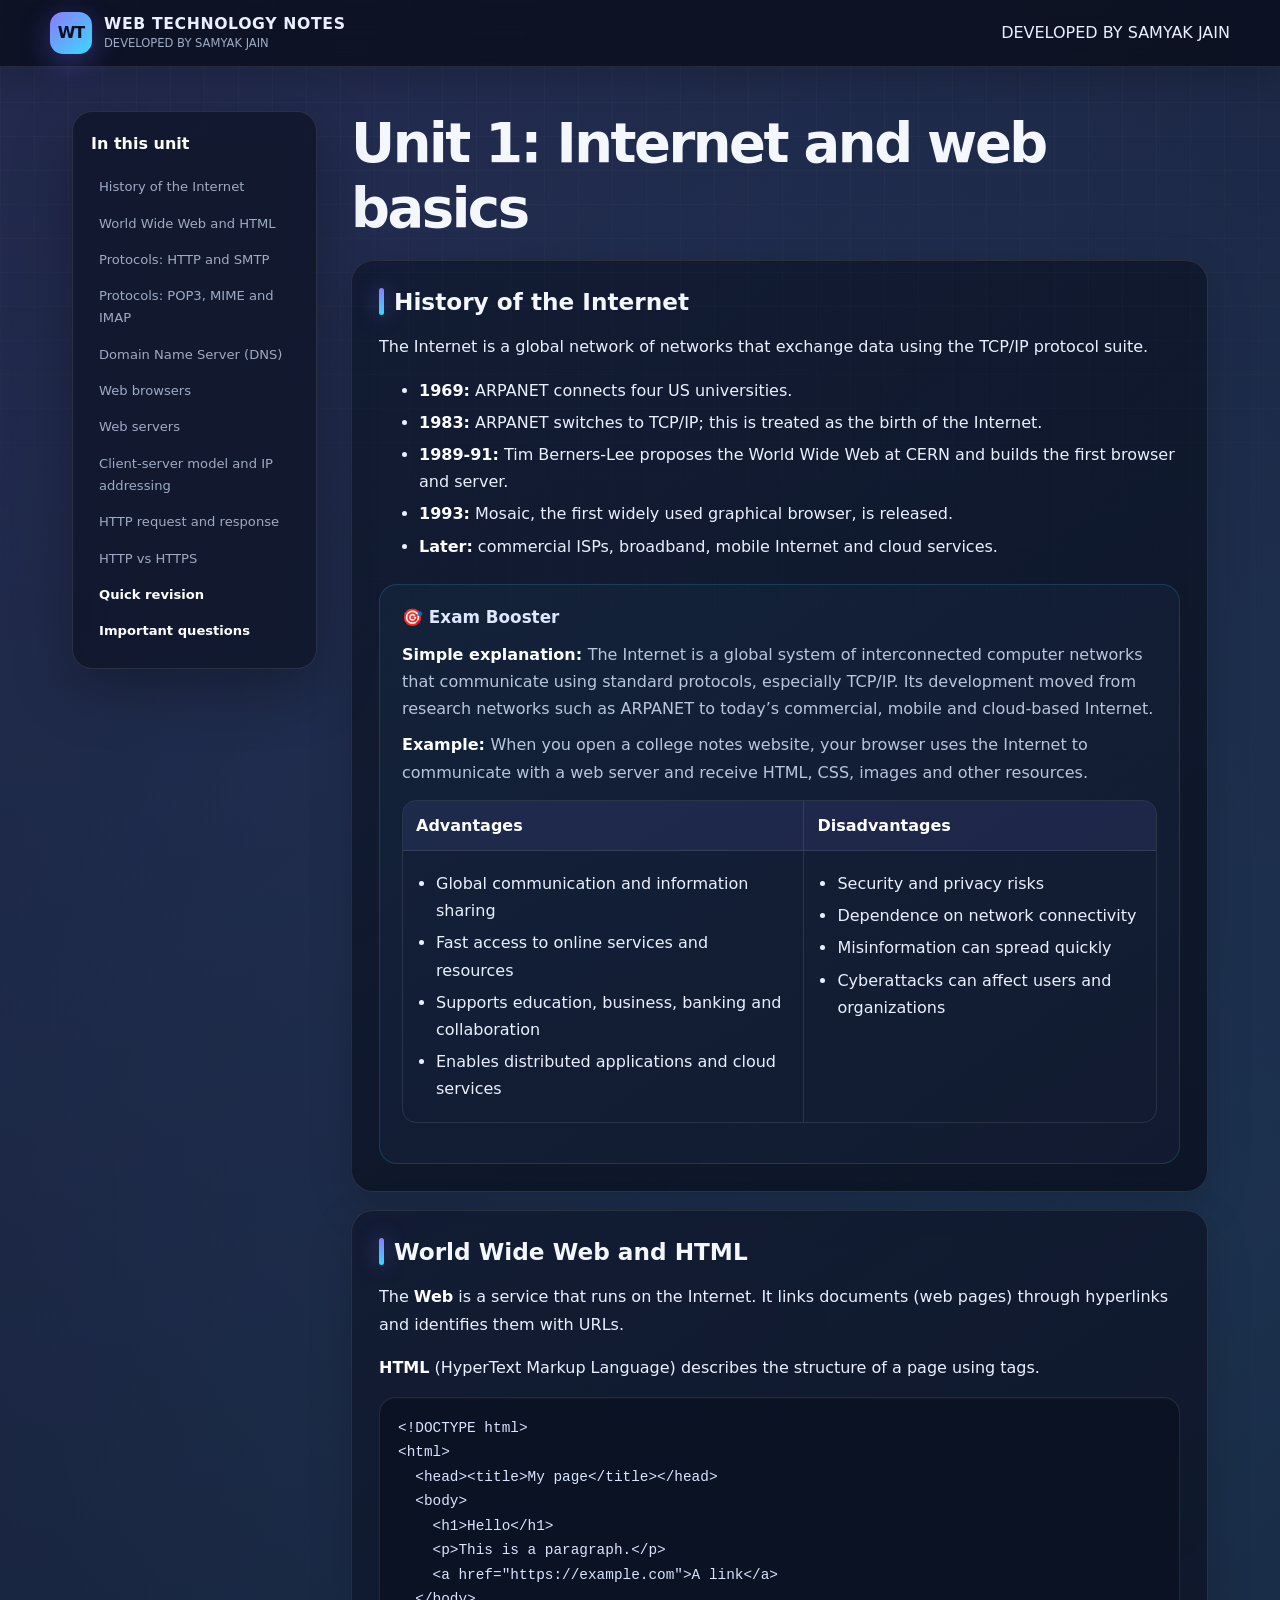
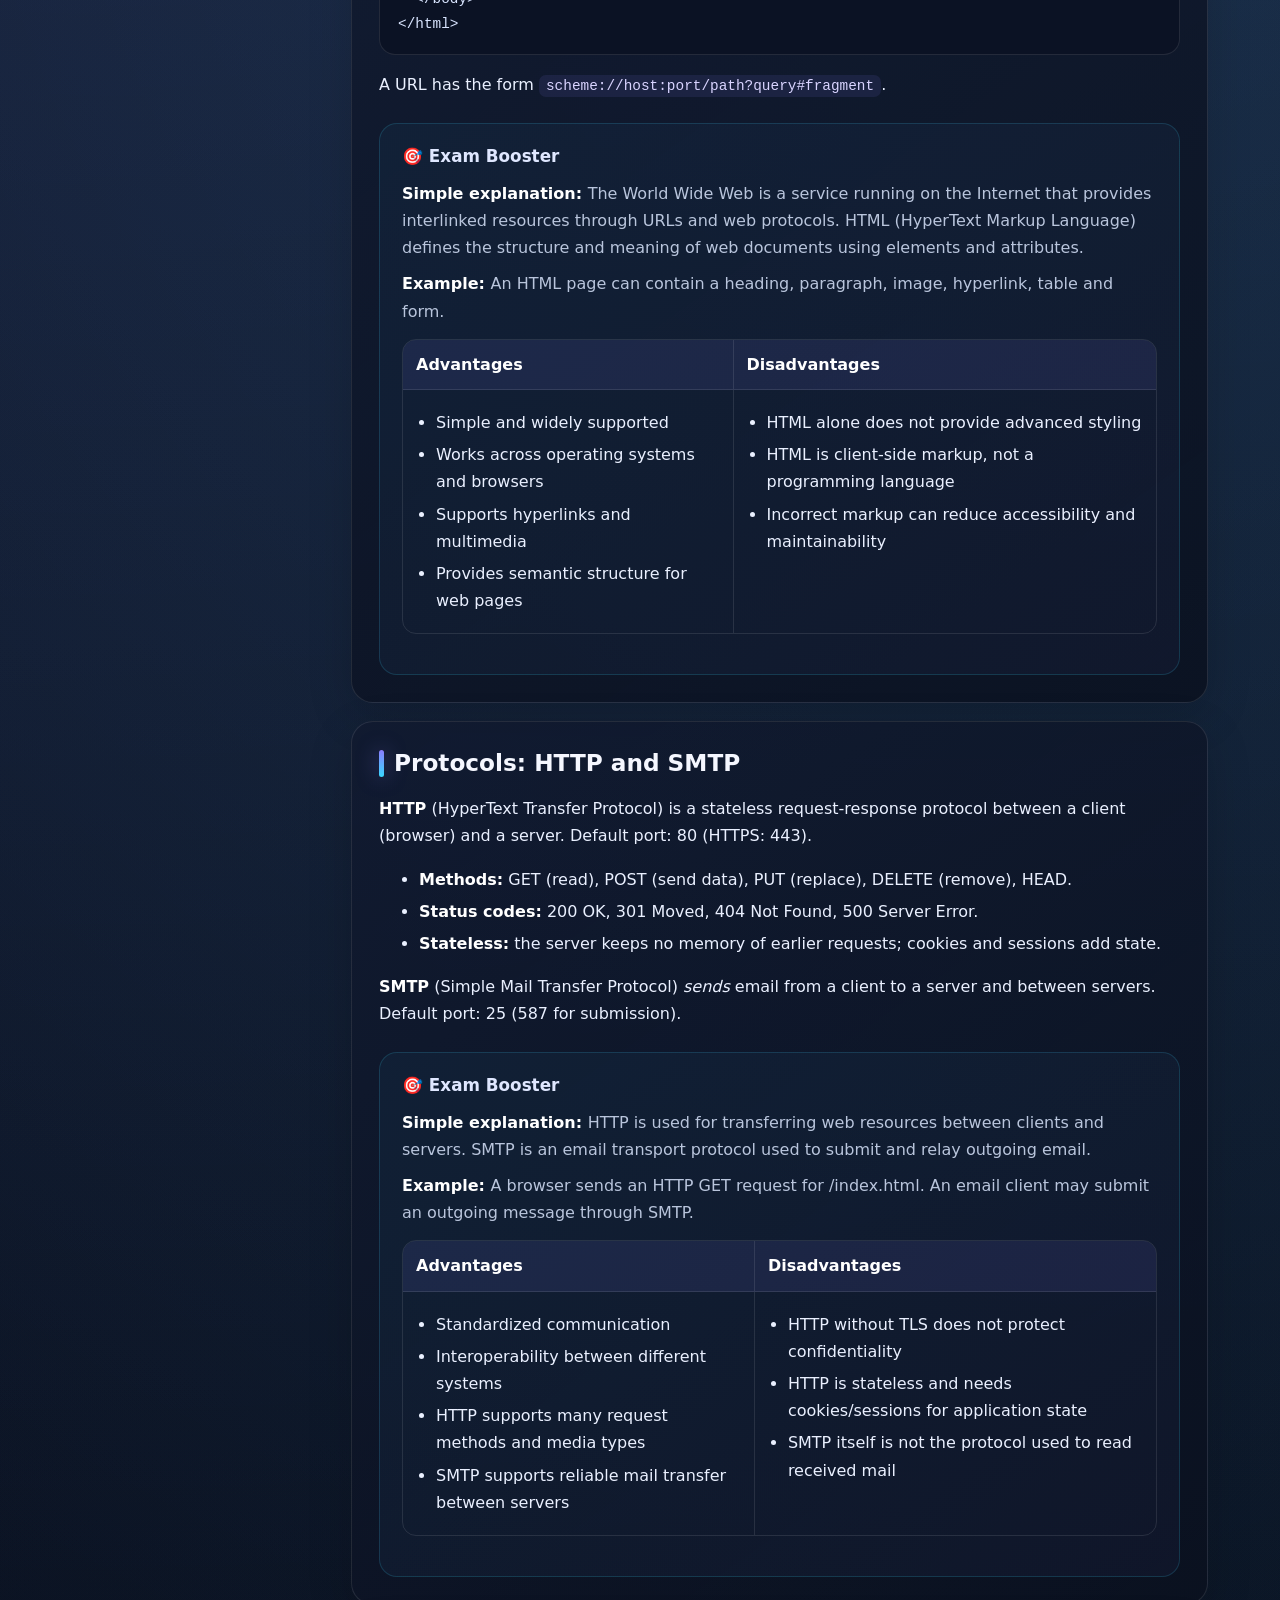
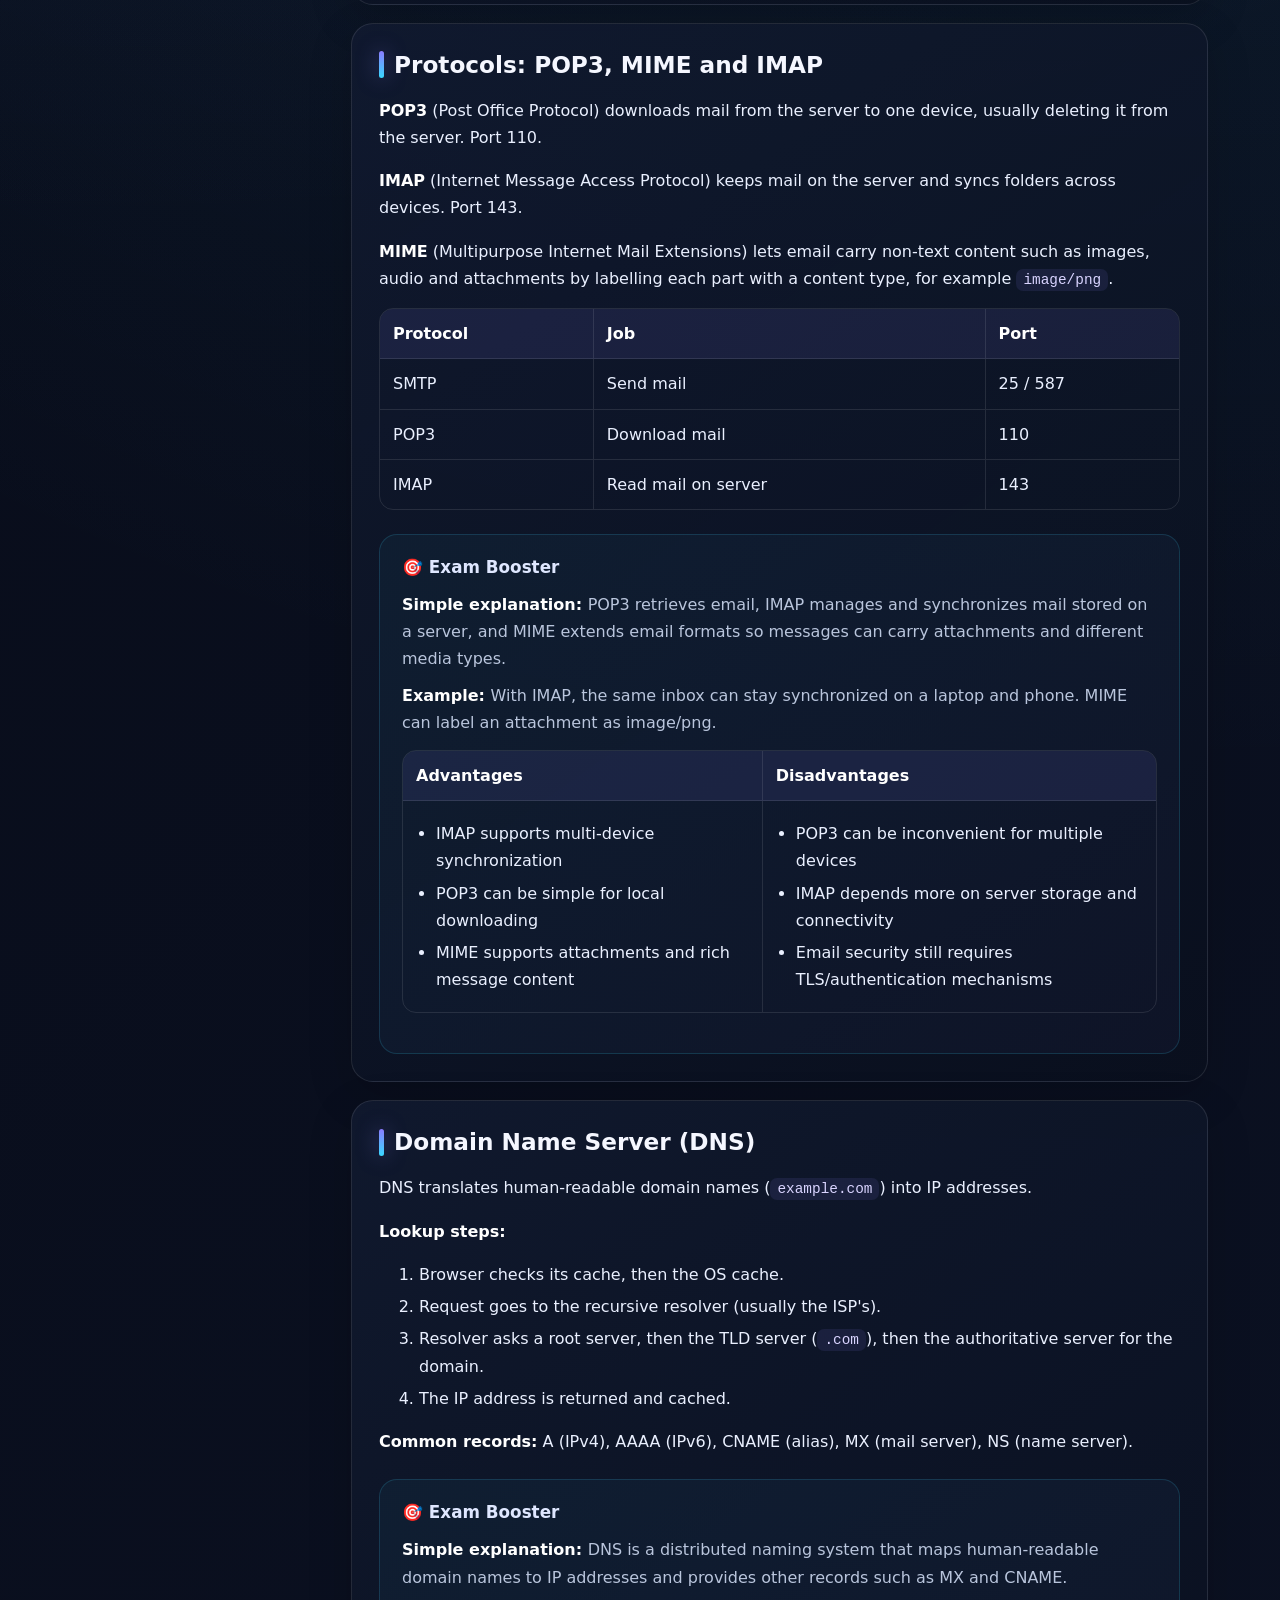
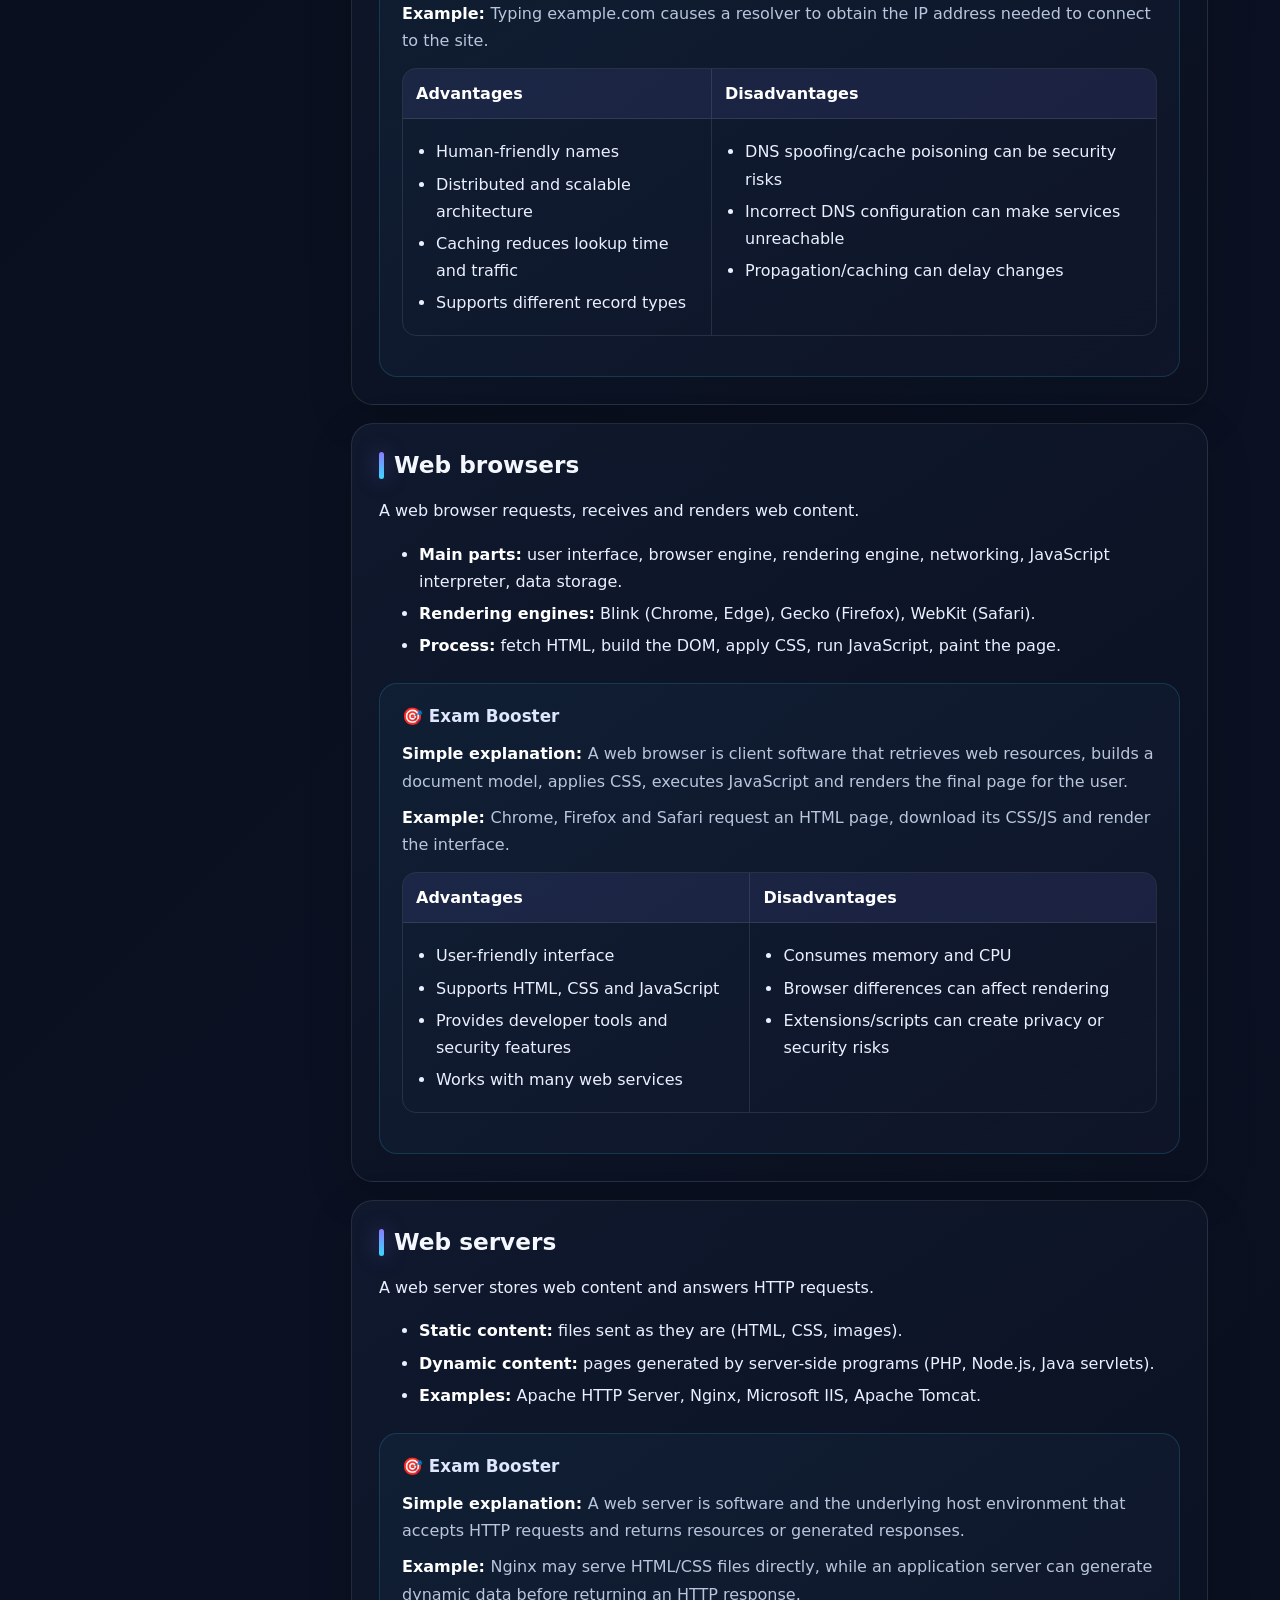
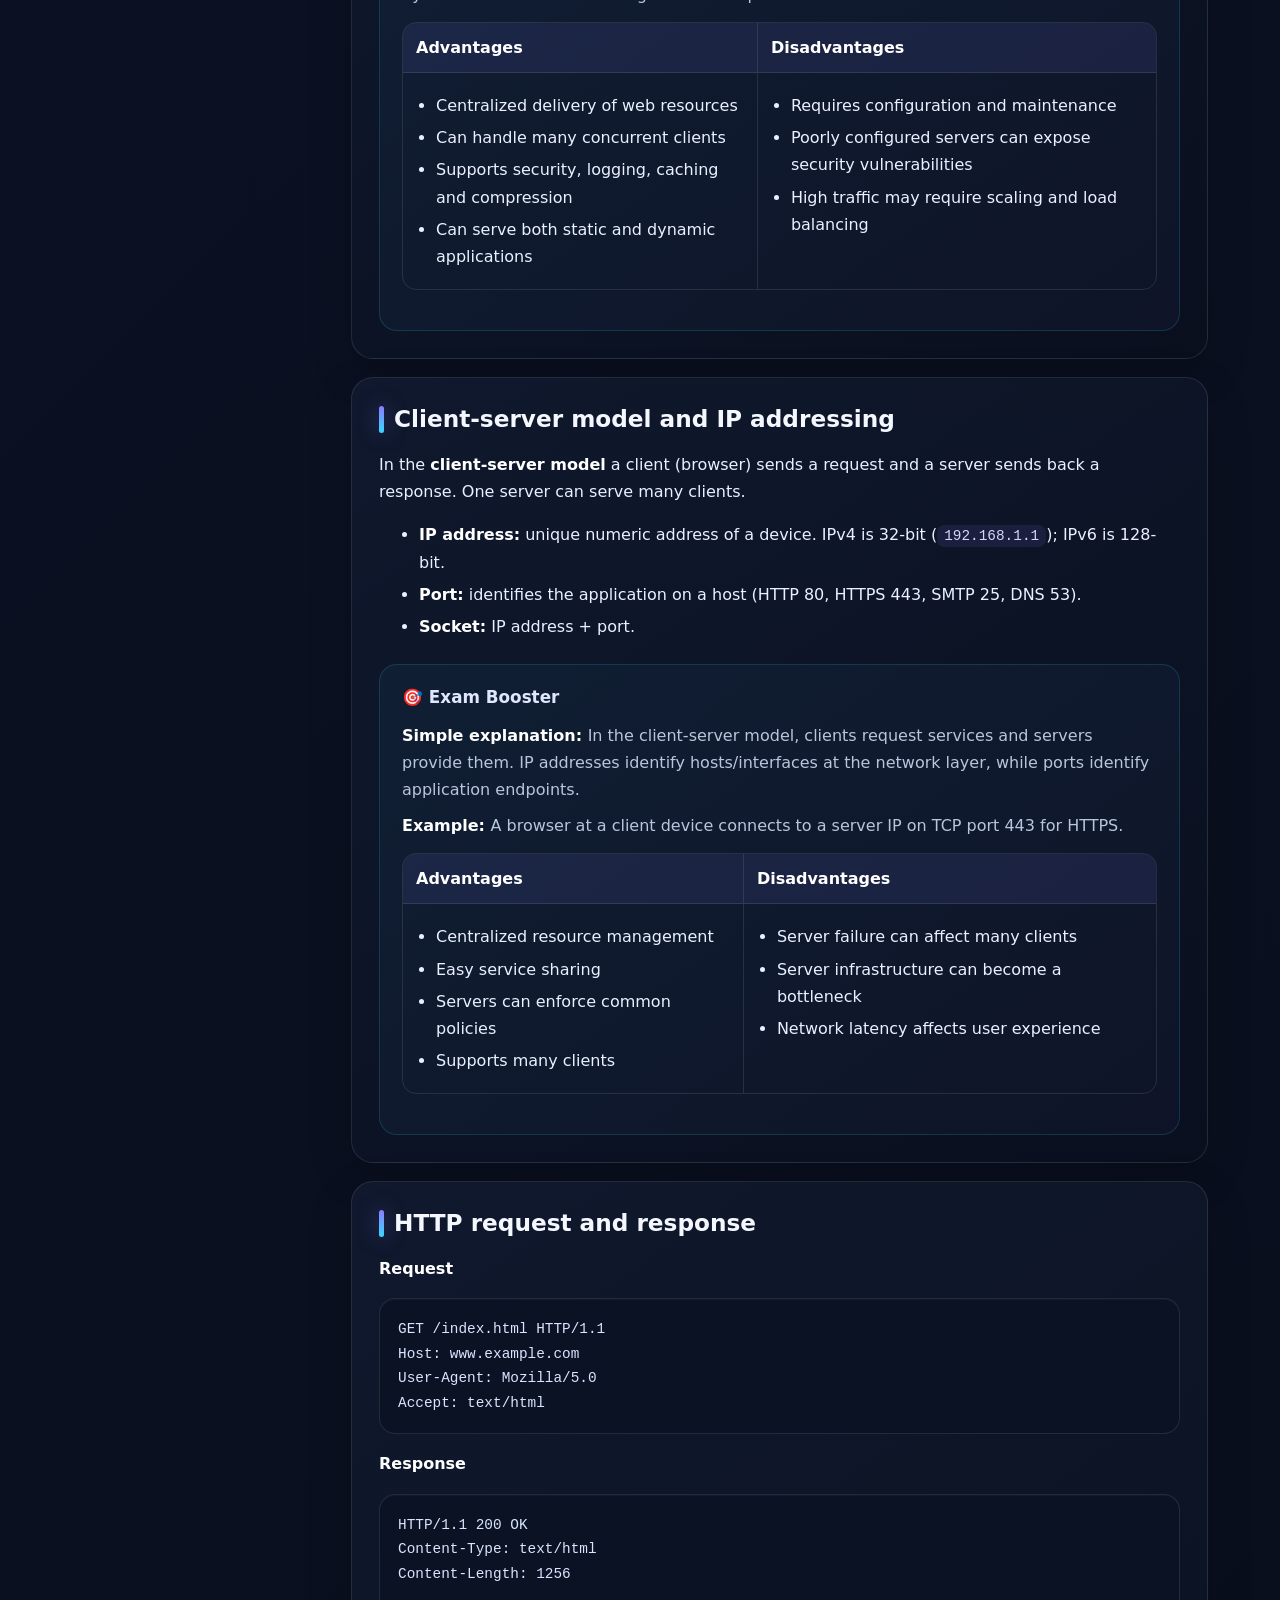
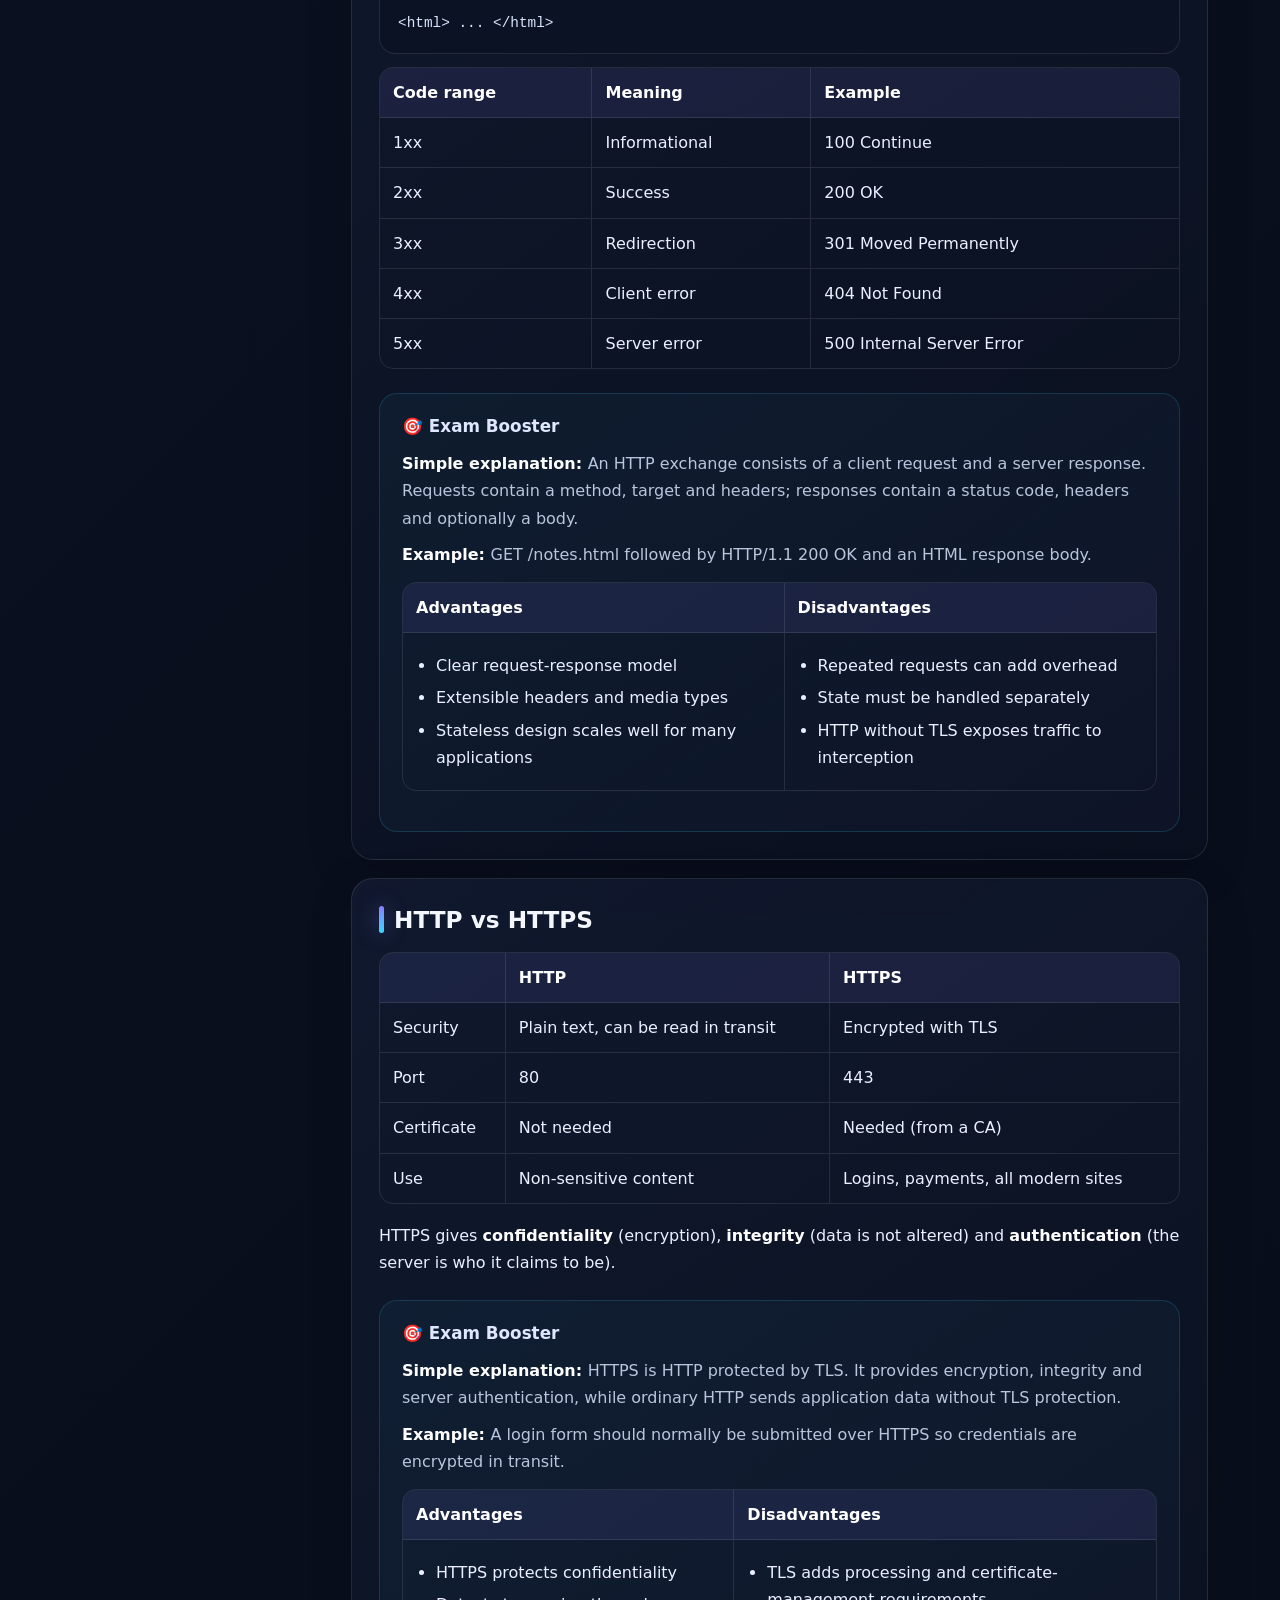
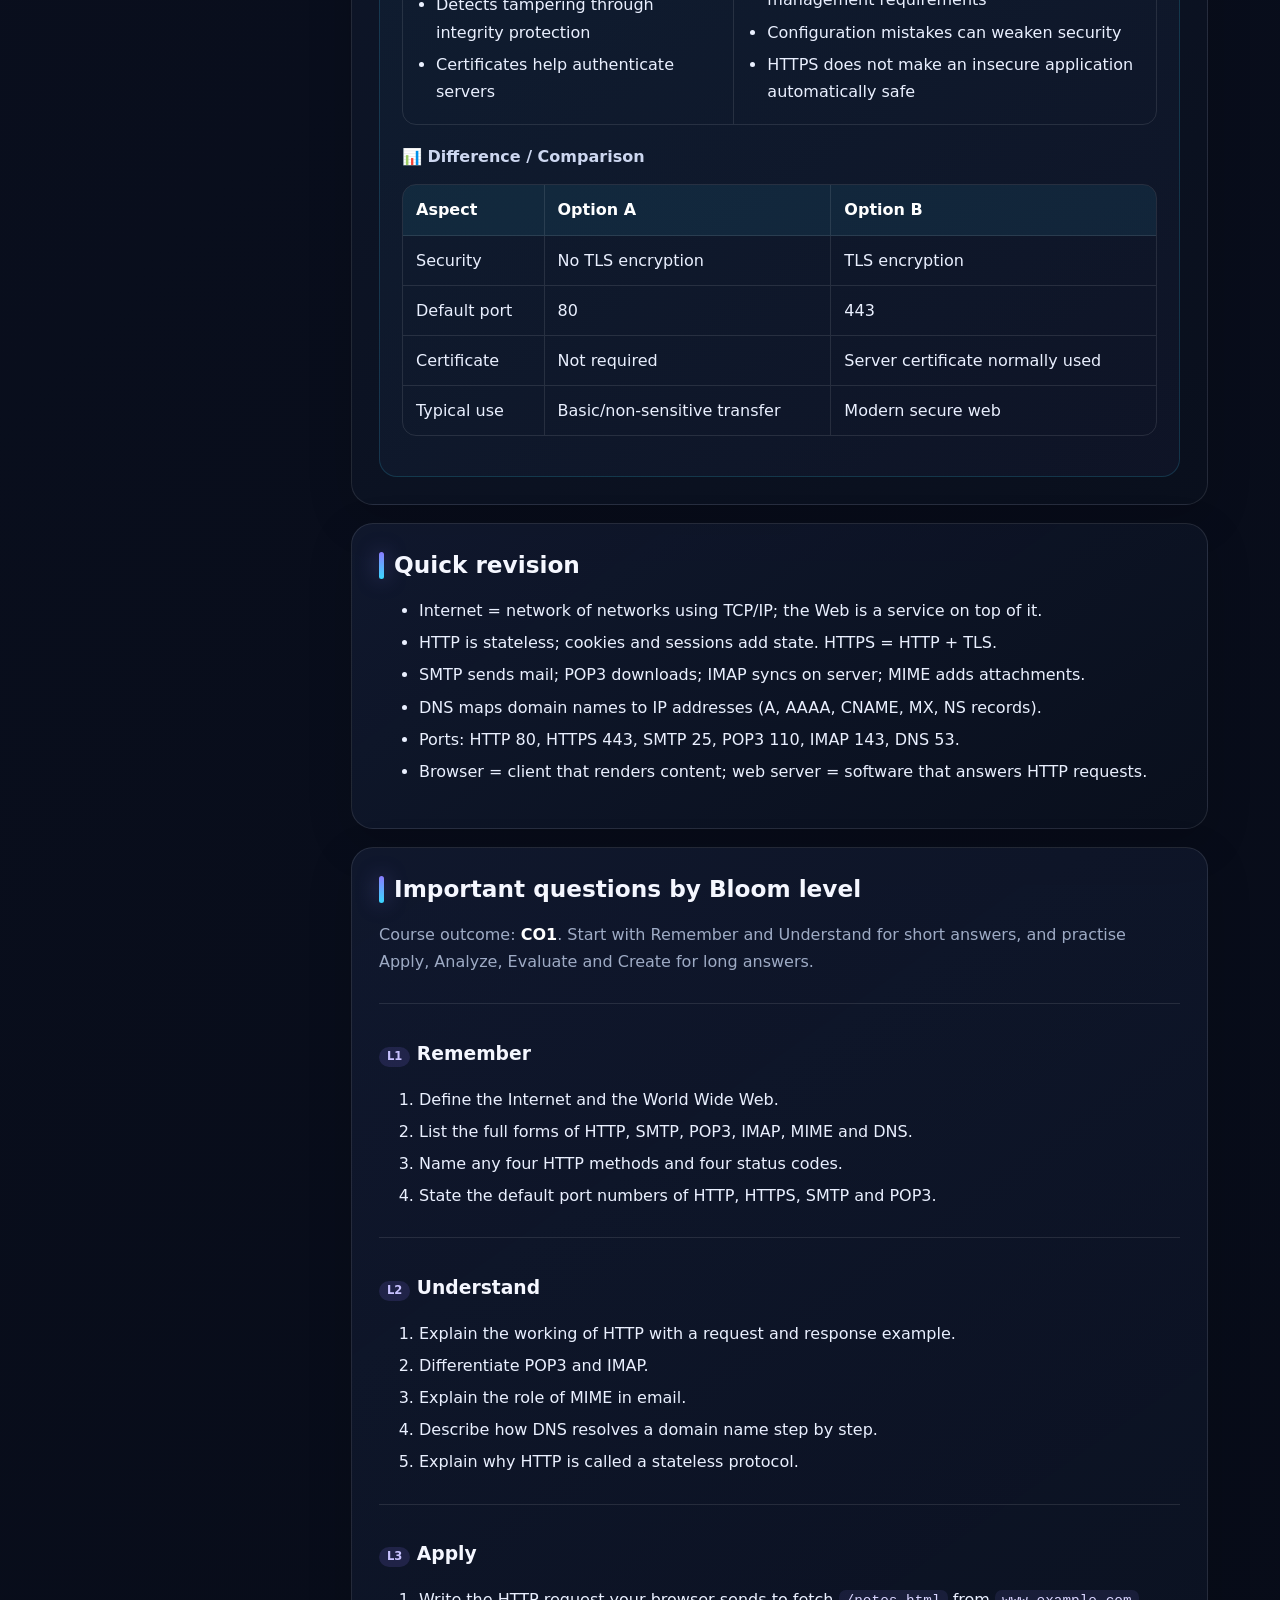
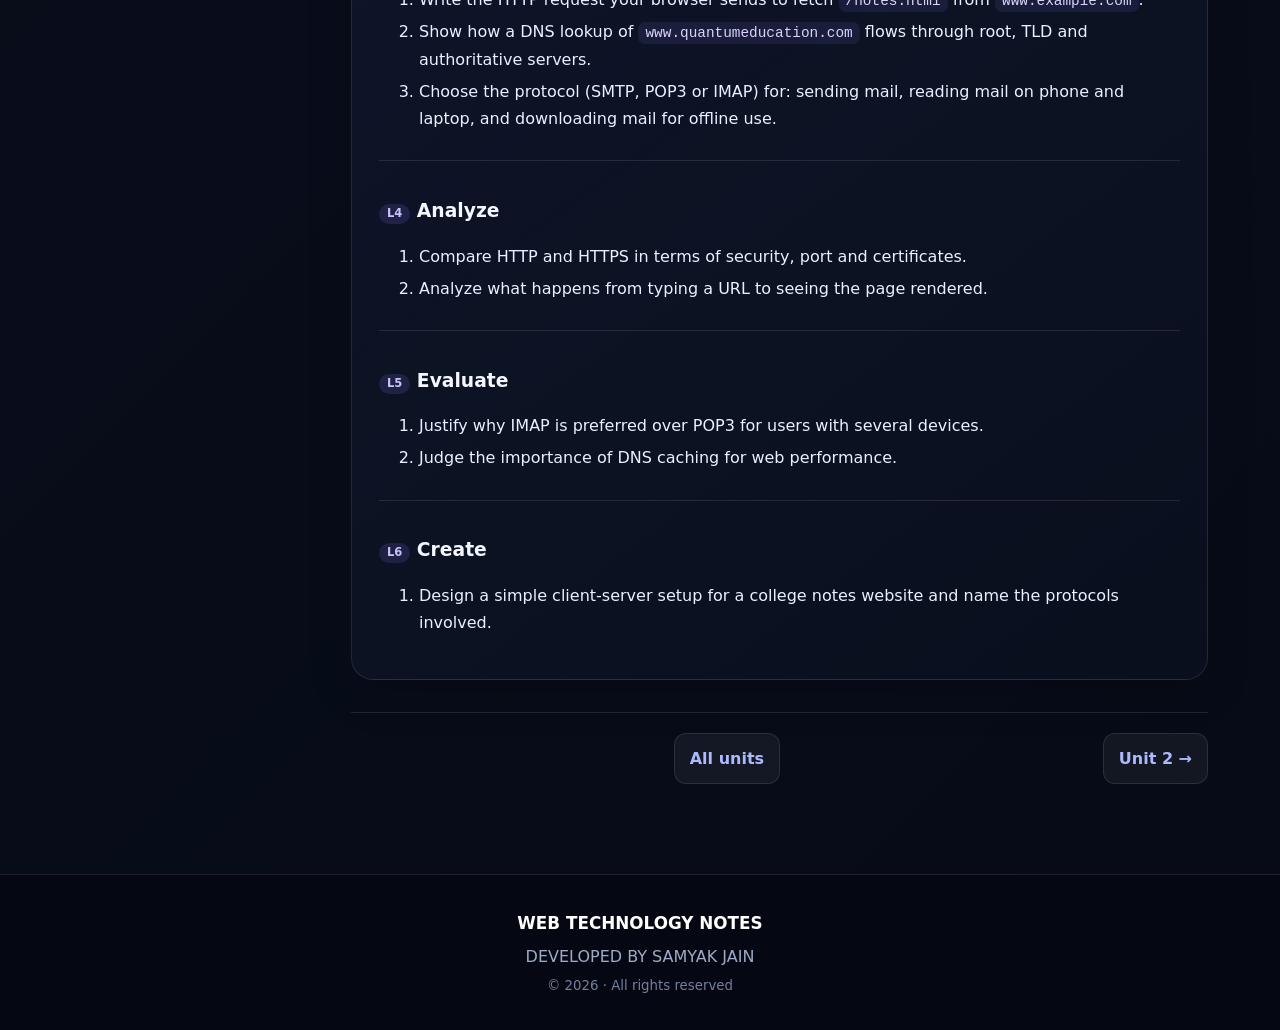
==== commit eb0c34d8: "Unify premium header and footer branding" ====
--- a/unit1.html
+++ b/unit1.html
@@ -9,26 +9,16 @@
 </head>
 <body>
 <header class="top">
-
-    <div class="top-inner">
-
-        <a class="brand" href="index.html">
-
-            <img
-                src="./logo.png"
-                alt="Web Technology Notes Logo"
-                class="site-logo"
-            >
-
-            <span class="brand-copy">
-                <span class="brand-name">WEB TECHNOLOGY NOTES</span>
-                <span class="brand-subtitle">Unit-wise revision notes</span>
-            </span>
-
-        </a>
-
-    </div>
-
+  <div class="top-inner">
+    <a class="brand" href="index.html" aria-label="Web Technology Notes home">
+      <span class="brand-mark">WT</span>
+      <span class="brand-copy">
+        <span class="brand-name">WEB TECHNOLOGY NOTES</span>
+        <span class="brand-subtitle">DEVELOPED BY SAMYAK JAIN</span>
+      </span>
+    </a>
+    <span class="top-credit">DEVELOPED BY SAMYAK JAIN</span>
+  </div>
 </header>
 <div class="layout"><aside class="toc"><p class="toc-title">In this unit</p><ul><li><a href="#history-of-the-internet">History of the Internet</a></li><li><a href="#world-wide-web-and-html">World Wide Web and HTML</a></li><li><a href="#protocols--http-and-smtp">Protocols: HTTP and SMTP</a></li><li><a href="#protocols--pop3--mime-and-imap">Protocols: POP3, MIME and IMAP</a></li><li><a href="#domain-name-server--dns">Domain Name Server (DNS)</a></li><li><a href="#web-browsers">Web browsers</a></li><li><a href="#web-servers">Web servers</a></li><li><a href="#client-server-model-and-ip-addressing">Client-server model and IP addressing</a></li><li><a href="#http-request-and-response">HTTP request and response</a></li><li><a href="#http-vs-https">HTTP vs HTTPS</a></li><li><a href="#quick-revision"><b>Quick revision</b></a></li><li><a href="#important-questions"><b>Important questions</b></a></li></ul></aside><main><h1>Unit 1: Internet and web basics</h1><section id="history-of-the-internet"><h2>History of the Internet</h2>
 <p>The Internet is a global network of networks that exchange data using the TCP/IP protocol suite.</p>
@@ -117,7 +107,11 @@
 <tr><td>Certificate</td><td>Not needed</td><td>Needed (from a CA)</td></tr>
 <tr><td>Use</td><td>Non-sensitive content</td><td>Logins, payments, all modern sites</td></tr>
 </table>
-<p>HTTPS gives <b>confidentiality</b> (encryption), <b>integrity</b> (data is not altered) and <b>authentication</b> (the server is who it claims to be).</p><div class="exam-booster"><h3>🎯 Exam Booster</h3><p><strong>Simple explanation: </strong>HTTPS is HTTP protected by TLS. It provides encryption, integrity and server authentication, while ordinary HTTP sends application data without TLS protection.</p><p><strong>Example: </strong>A login form should normally be submitted over HTTPS so credentials are encrypted in transit.</p><table><tr><th>Advantages</th><th>Disadvantages</th></tr><tr><td><ul><li>HTTPS protects confidentiality</li><li>Detects tampering through integrity protection</li><li>Certificates help authenticate servers</li></ul></td><td><ul><li>TLS adds processing and certificate-management requirements</li><li>Configuration mistakes can weaken security</li><li>HTTPS does not make an insecure application automatically safe</li></ul></td></tr></table><div class="difference-box"><h4>📊 Difference / Comparison</h4><table><tr><th>Aspect</th><th>Option A</th><th>Option B</th></tr><tr><td>Security</td><td>No TLS encryption</td><td>TLS encryption</td></tr><tr><td>Default port</td><td>80</td><td>443</td></tr><tr><td>Certificate</td><td>Not required</td><td>Server certificate normally used</td></tr><tr><td>Typical use</td><td>Basic/non-sensitive transfer</td><td>Modern secure web</td></tr></table></div></div></section><section id="quick-revision"><h2>Quick revision</h2><ul><li>Internet = network of networks using TCP/IP; the Web is a service on top of it.</li><li>HTTP is stateless; cookies and sessions add state. HTTPS = HTTP + TLS.</li><li>SMTP sends mail; POP3 downloads; IMAP syncs on server; MIME adds attachments.</li><li>DNS maps domain names to IP addresses (A, AAAA, CNAME, MX, NS records).</li><li>Ports: HTTP 80, HTTPS 443, SMTP 25, POP3 110, IMAP 143, DNS 53.</li><li>Browser = client that renders content; web server = software that answers HTTP requests.</li></ul></section><section id="important-questions"><h2>Important questions by Bloom level</h2><p class="note">Course outcome: <b>CO1</b>. Start with Remember and Understand for short answers, and practise Apply, Analyze, Evaluate and Create for long answers.</p><div class="bloom"><h3><span class="tag">L1</span> Remember</h3><ol><li>Define the Internet and the World Wide Web.</li><li>List the full forms of HTTP, SMTP, POP3, IMAP, MIME and DNS.</li><li>Name any four HTTP methods and four status codes.</li><li>State the default port numbers of HTTP, HTTPS, SMTP and POP3.</li></ol></div><div class="bloom"><h3><span class="tag">L2</span> Understand</h3><ol><li>Explain the working of HTTP with a request and response example.</li><li>Differentiate POP3 and IMAP.</li><li>Explain the role of MIME in email.</li><li>Describe how DNS resolves a domain name step by step.</li><li>Explain why HTTP is called a stateless protocol.</li></ol></div><div class="bloom"><h3><span class="tag">L3</span> Apply</h3><ol><li>Write the HTTP request your browser sends to fetch <code>/notes.html</code> from <code>www.example.com</code>.</li><li>Show how a DNS lookup of <code>www.quantumeducation.com</code> flows through root, TLD and authoritative servers.</li><li>Choose the protocol (SMTP, POP3 or IMAP) for: sending mail, reading mail on phone and laptop, and downloading mail for offline use.</li></ol></div><div class="bloom"><h3><span class="tag">L4</span> Analyze</h3><ol><li>Compare HTTP and HTTPS in terms of security, port and certificates.</li><li>Analyze what happens from typing a URL to seeing the page rendered.</li></ol></div><div class="bloom"><h3><span class="tag">L5</span> Evaluate</h3><ol><li>Justify why IMAP is preferred over POP3 for users with several devices.</li><li>Judge the importance of DNS caching for web performance.</li></ol></div><div class="bloom"><h3><span class="tag">L6</span> Create</h3><ol><li>Design a simple client-server setup for a college notes website and name the protocols involved.</li></ol></div></section><nav class="pager"><span></span><a href="index.html">All units</a><a href="unit-2.html">Unit 2 →</a></nav></main></div>
-<footer class="foot"><strong>Web Technology Notes</strong>Web Technology Notes · WEB TECHNOLOGY<br/><small>Web Technology · Course Notes</small></footer>
+<p>HTTPS gives <b>confidentiality</b> (encryption), <b>integrity</b> (data is not altered) and <b>authentication</b> (the server is who it claims to be).</p><div class="exam-booster"><h3>🎯 Exam Booster</h3><p><strong>Simple explanation: </strong>HTTPS is HTTP protected by TLS. It provides encryption, integrity and server authentication, while ordinary HTTP sends application data without TLS protection.</p><p><strong>Example: </strong>A login form should normally be submitted over HTTPS so credentials are encrypted in transit.</p><table><tr><th>Advantages</th><th>Disadvantages</th></tr><tr><td><ul><li>HTTPS protects confidentiality</li><li>Detects tampering through integrity protection</li><li>Certificates help authenticate servers</li></ul></td><td><ul><li>TLS adds processing and certificate-management requirements</li><li>Configuration mistakes can weaken security</li><li>HTTPS does not make an insecure application automatically safe</li></ul></td></tr></table><div class="difference-box"><h4>📊 Difference / Comparison</h4><table><tr><th>Aspect</th><th>Option A</th><th>Option B</th></tr><tr><td>Security</td><td>No TLS encryption</td><td>TLS encryption</td></tr><tr><td>Default port</td><td>80</td><td>443</td></tr><tr><td>Certificate</td><td>Not required</td><td>Server certificate normally used</td></tr><tr><td>Typical use</td><td>Basic/non-sensitive transfer</td><td>Modern secure web</td></tr></table></div></div></section><section id="quick-revision"><h2>Quick revision</h2><ul><li>Internet = network of networks using TCP/IP; the Web is a service on top of it.</li><li>HTTP is stateless; cookies and sessions add state. HTTPS = HTTP + TLS.</li><li>SMTP sends mail; POP3 downloads; IMAP syncs on server; MIME adds attachments.</li><li>DNS maps domain names to IP addresses (A, AAAA, CNAME, MX, NS records).</li><li>Ports: HTTP 80, HTTPS 443, SMTP 25, POP3 110, IMAP 143, DNS 53.</li><li>Browser = client that renders content; web server = software that answers HTTP requests.</li></ul></section><section id="important-questions"><h2>Important questions by Bloom level</h2><p class="note">Course outcome: <b>CO1</b>. Start with Remember and Understand for short answers, and practise Apply, Analyze, Evaluate and Create for long answers.</p><div class="bloom"><h3><span class="tag">L1</span> Remember</h3><ol><li>Define the Internet and the World Wide Web.</li><li>List the full forms of HTTP, SMTP, POP3, IMAP, MIME and DNS.</li><li>Name any four HTTP methods and four status codes.</li><li>State the default port numbers of HTTP, HTTPS, SMTP and POP3.</li></ol></div><div class="bloom"><h3><span class="tag">L2</span> Understand</h3><ol><li>Explain the working of HTTP with a request and response example.</li><li>Differentiate POP3 and IMAP.</li><li>Explain the role of MIME in email.</li><li>Describe how DNS resolves a domain name step by step.</li><li>Explain why HTTP is called a stateless protocol.</li></ol></div><div class="bloom"><h3><span class="tag">L3</span> Apply</h3><ol><li>Write the HTTP request your browser sends to fetch <code>/notes.html</code> from <code>www.example.com</code>.</li><li>Show how a DNS lookup of <code>www.quantumeducation.com</code> flows through root, TLD and authoritative servers.</li><li>Choose the protocol (SMTP, POP3 or IMAP) for: sending mail, reading mail on phone and laptop, and downloading mail for offline use.</li></ol></div><div class="bloom"><h3><span class="tag">L4</span> Analyze</h3><ol><li>Compare HTTP and HTTPS in terms of security, port and certificates.</li><li>Analyze what happens from typing a URL to seeing the page rendered.</li></ol></div><div class="bloom"><h3><span class="tag">L5</span> Evaluate</h3><ol><li>Justify why IMAP is preferred over POP3 for users with several devices.</li><li>Judge the importance of DNS caching for web performance.</li></ol></div><div class="bloom"><h3><span class="tag">L6</span> Create</h3><ol><li>Design a simple client-server setup for a college notes website and name the protocols involved.</li></ol></div></section><nav class="pager"><span></span><a href="index.html">All units</a><a href="unit2.html">Unit 2 →</a></nav></main></div>
+<footer class="foot">
+  <strong>WEB TECHNOLOGY NOTES</strong>
+  <span>DEVELOPED BY SAMYAK JAIN</span>
+  <small>© 2026 · All rights reserved</small>
+</footer>
 </body>
 </html>             
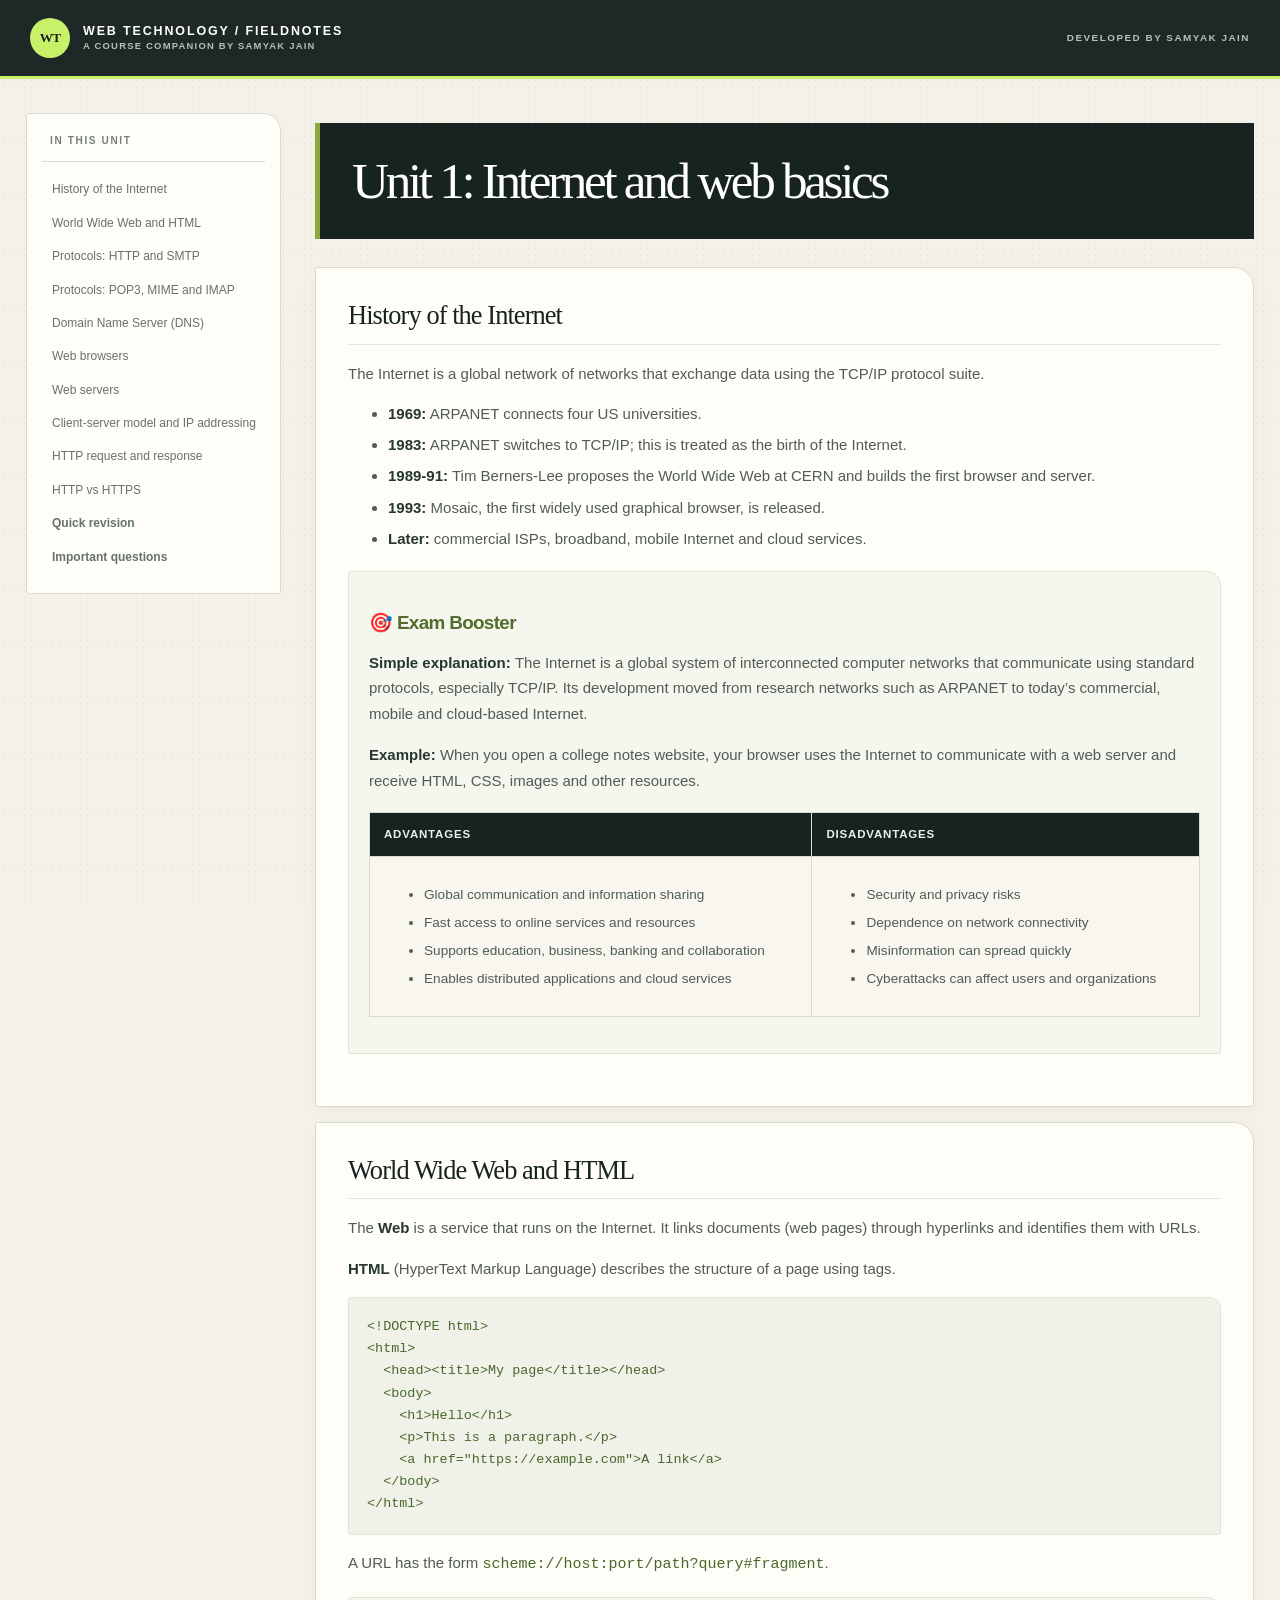
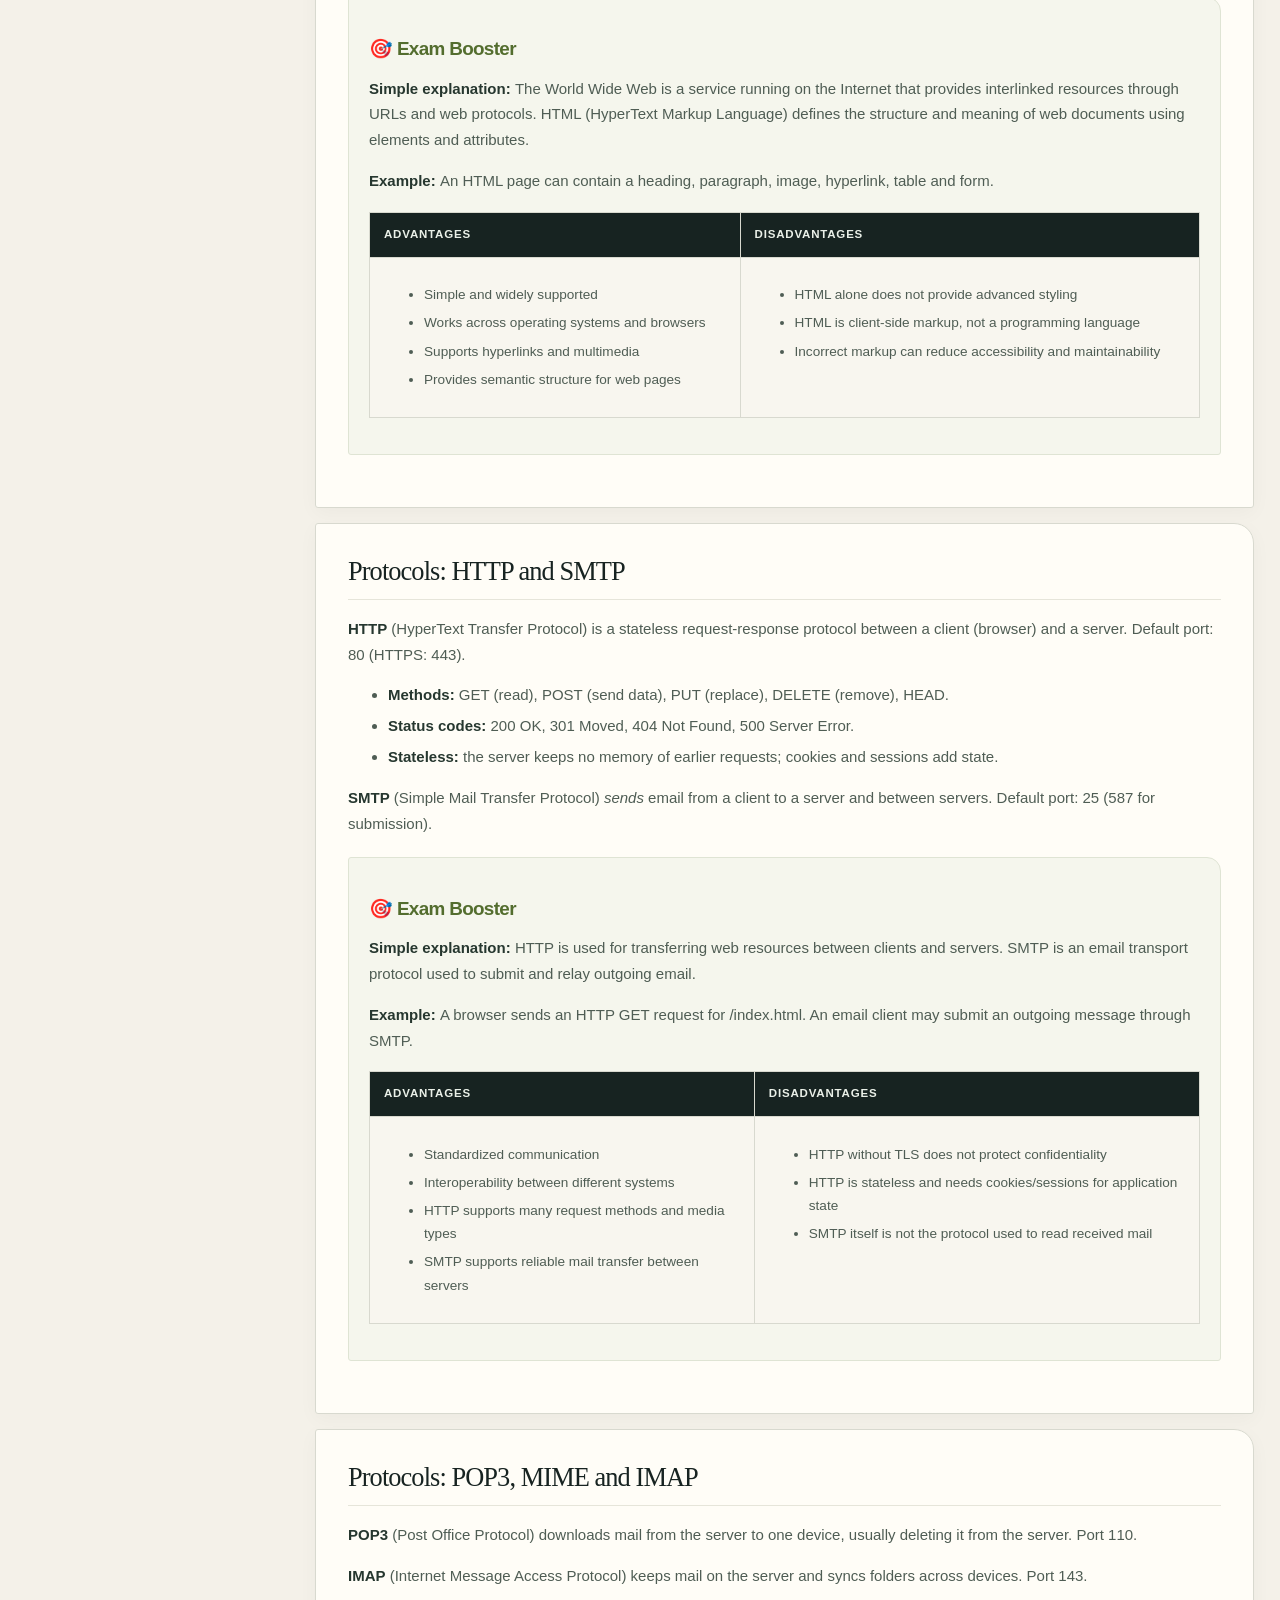
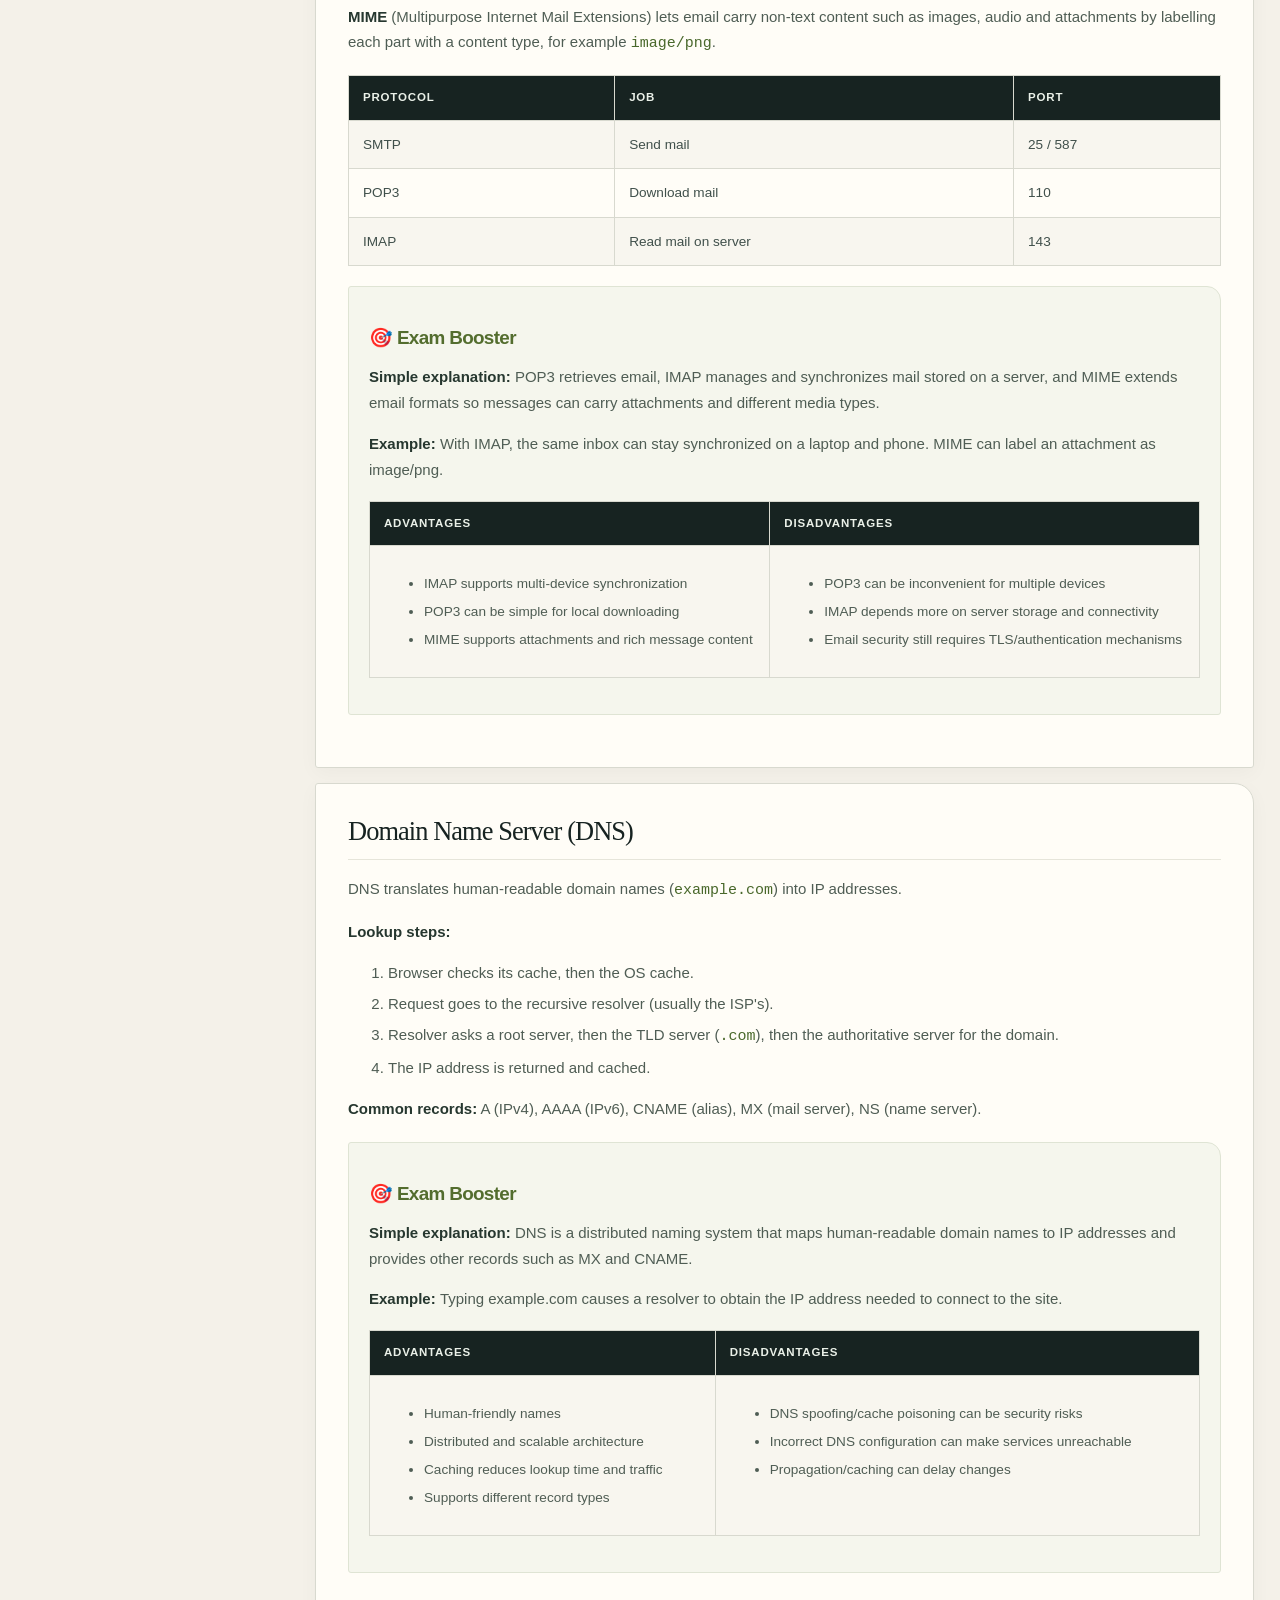
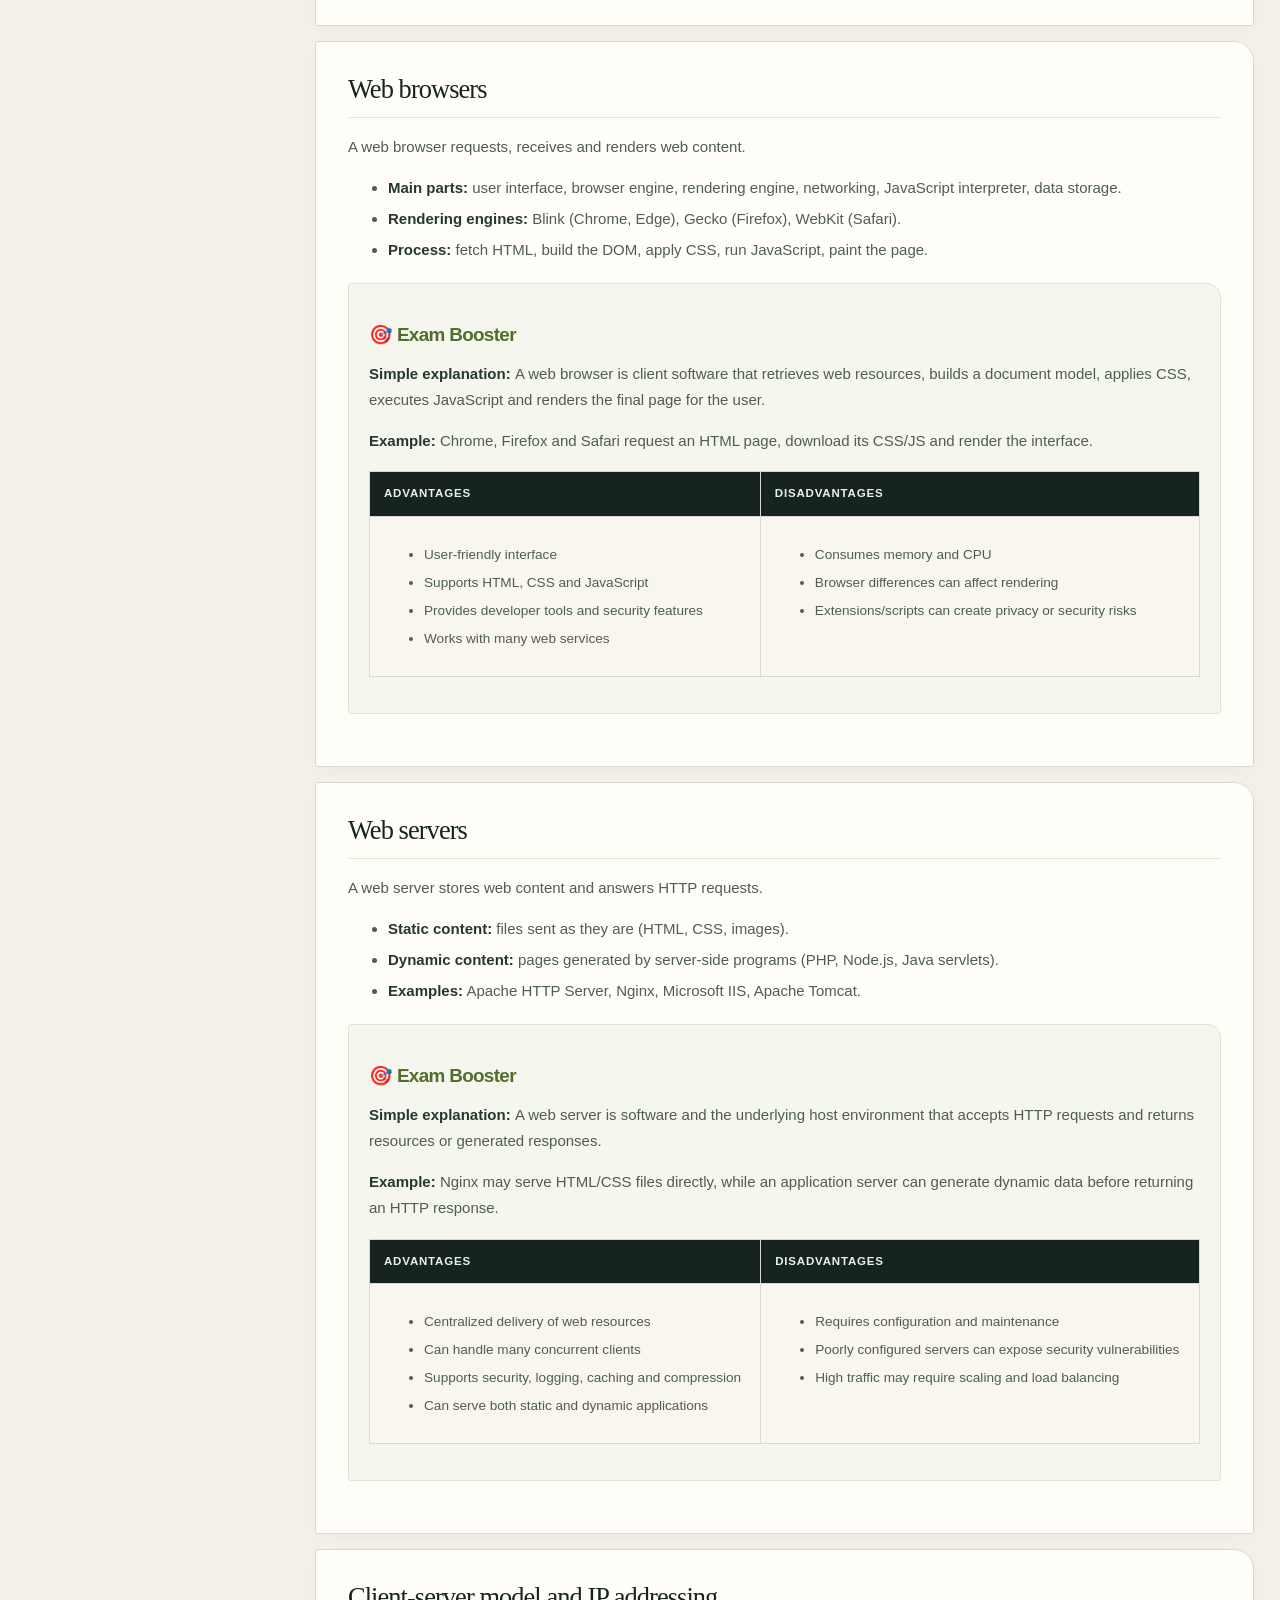
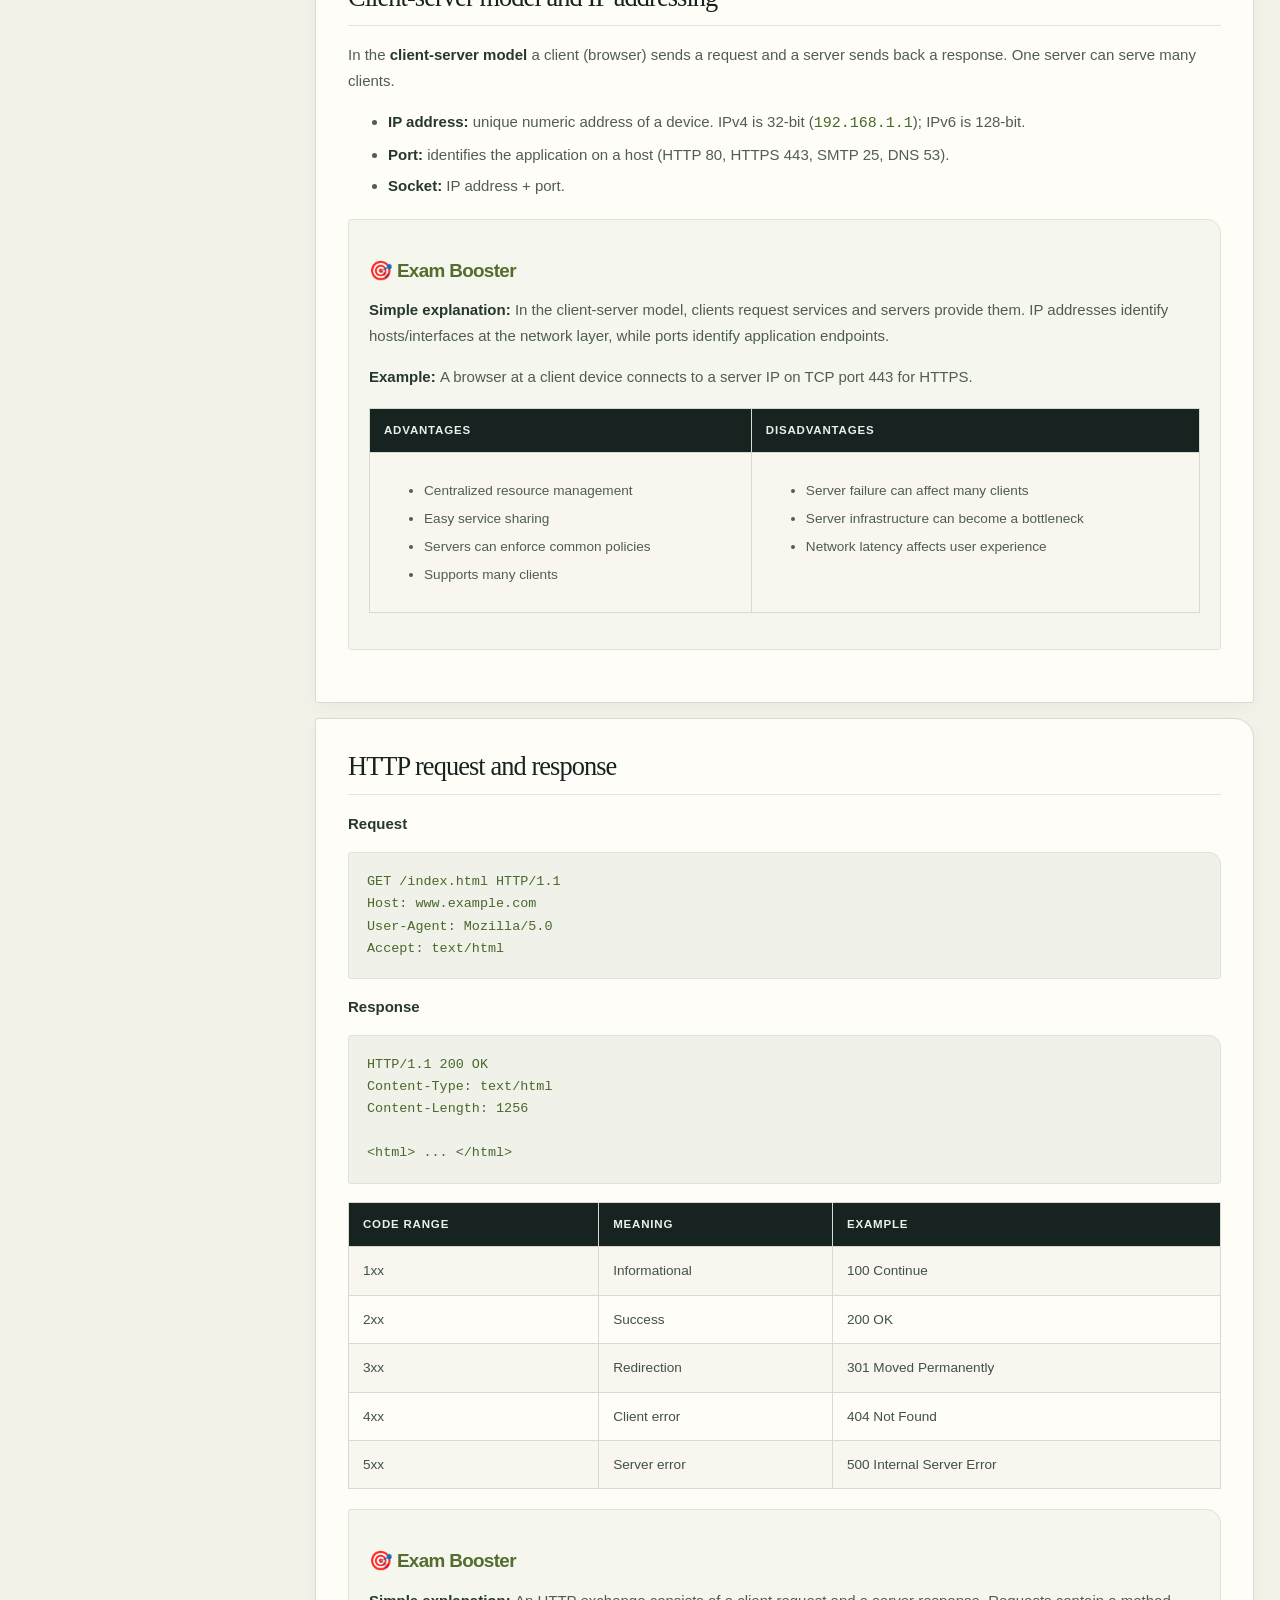
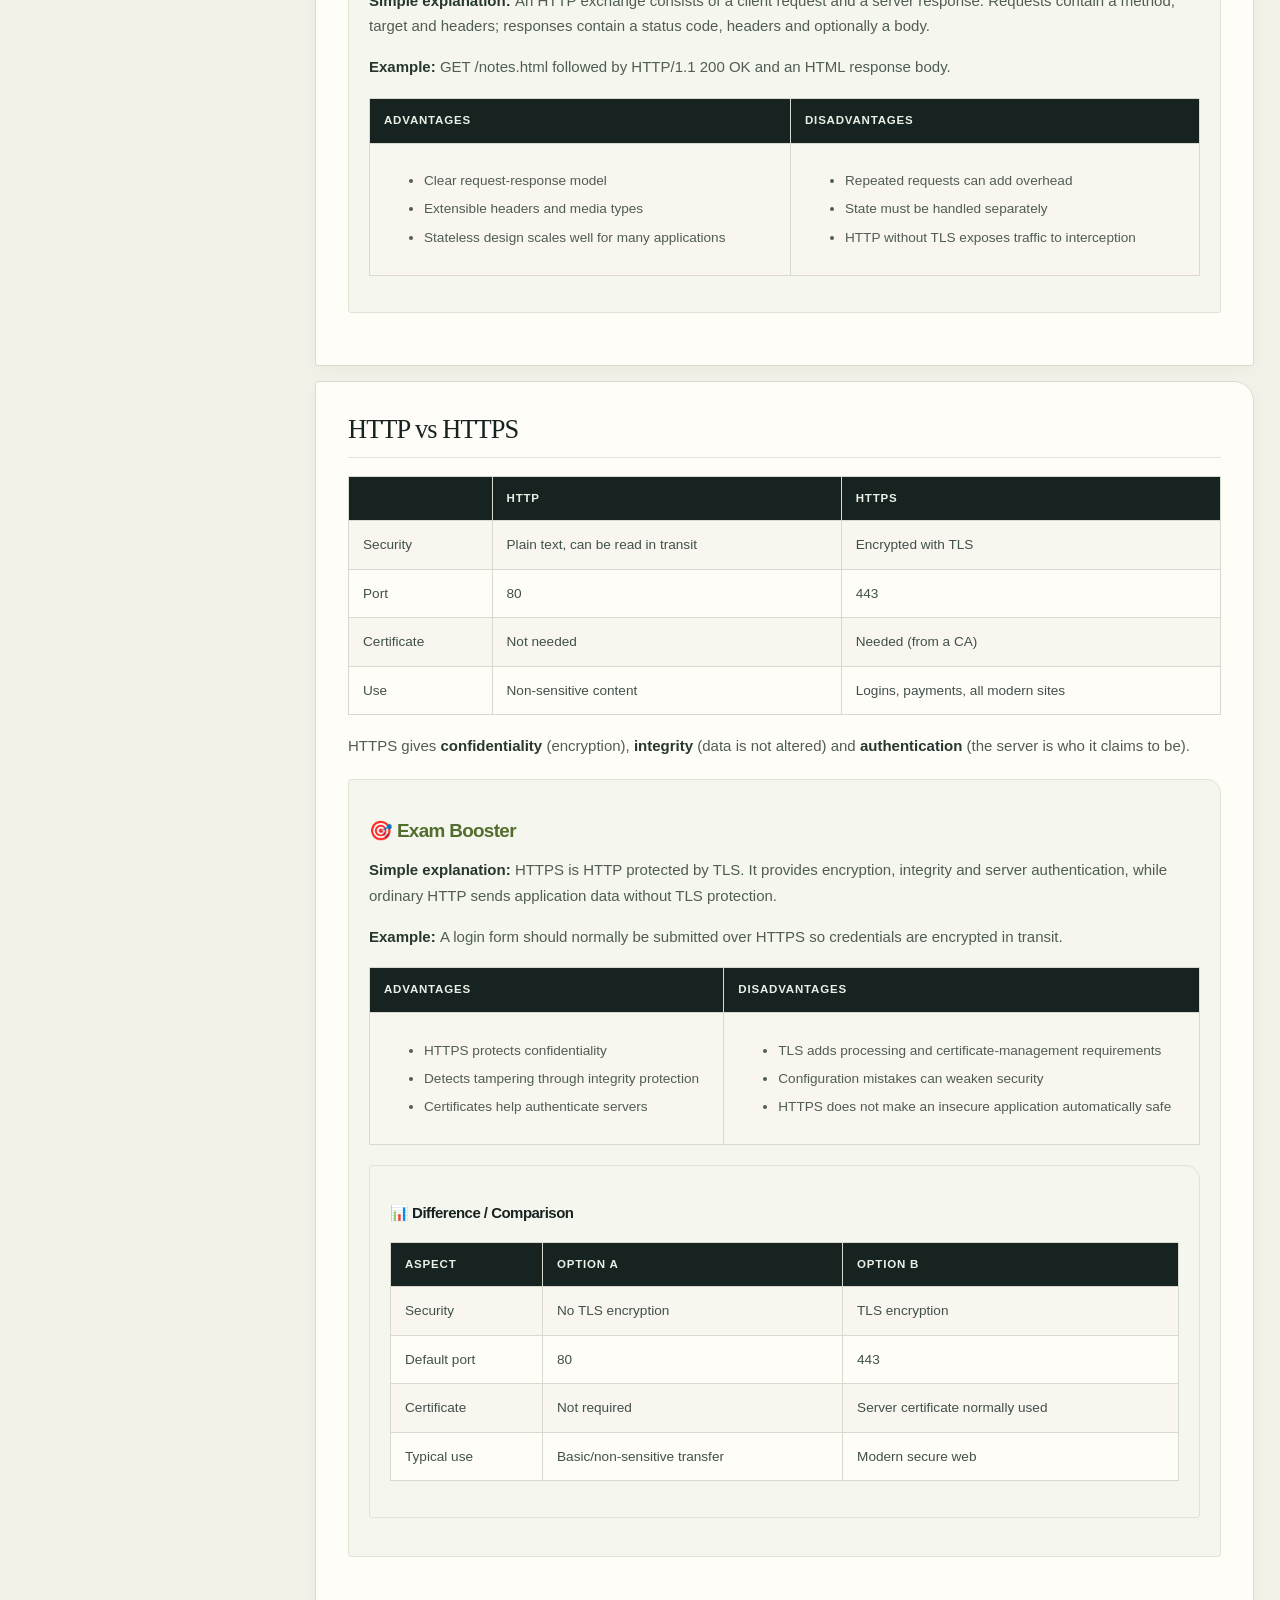
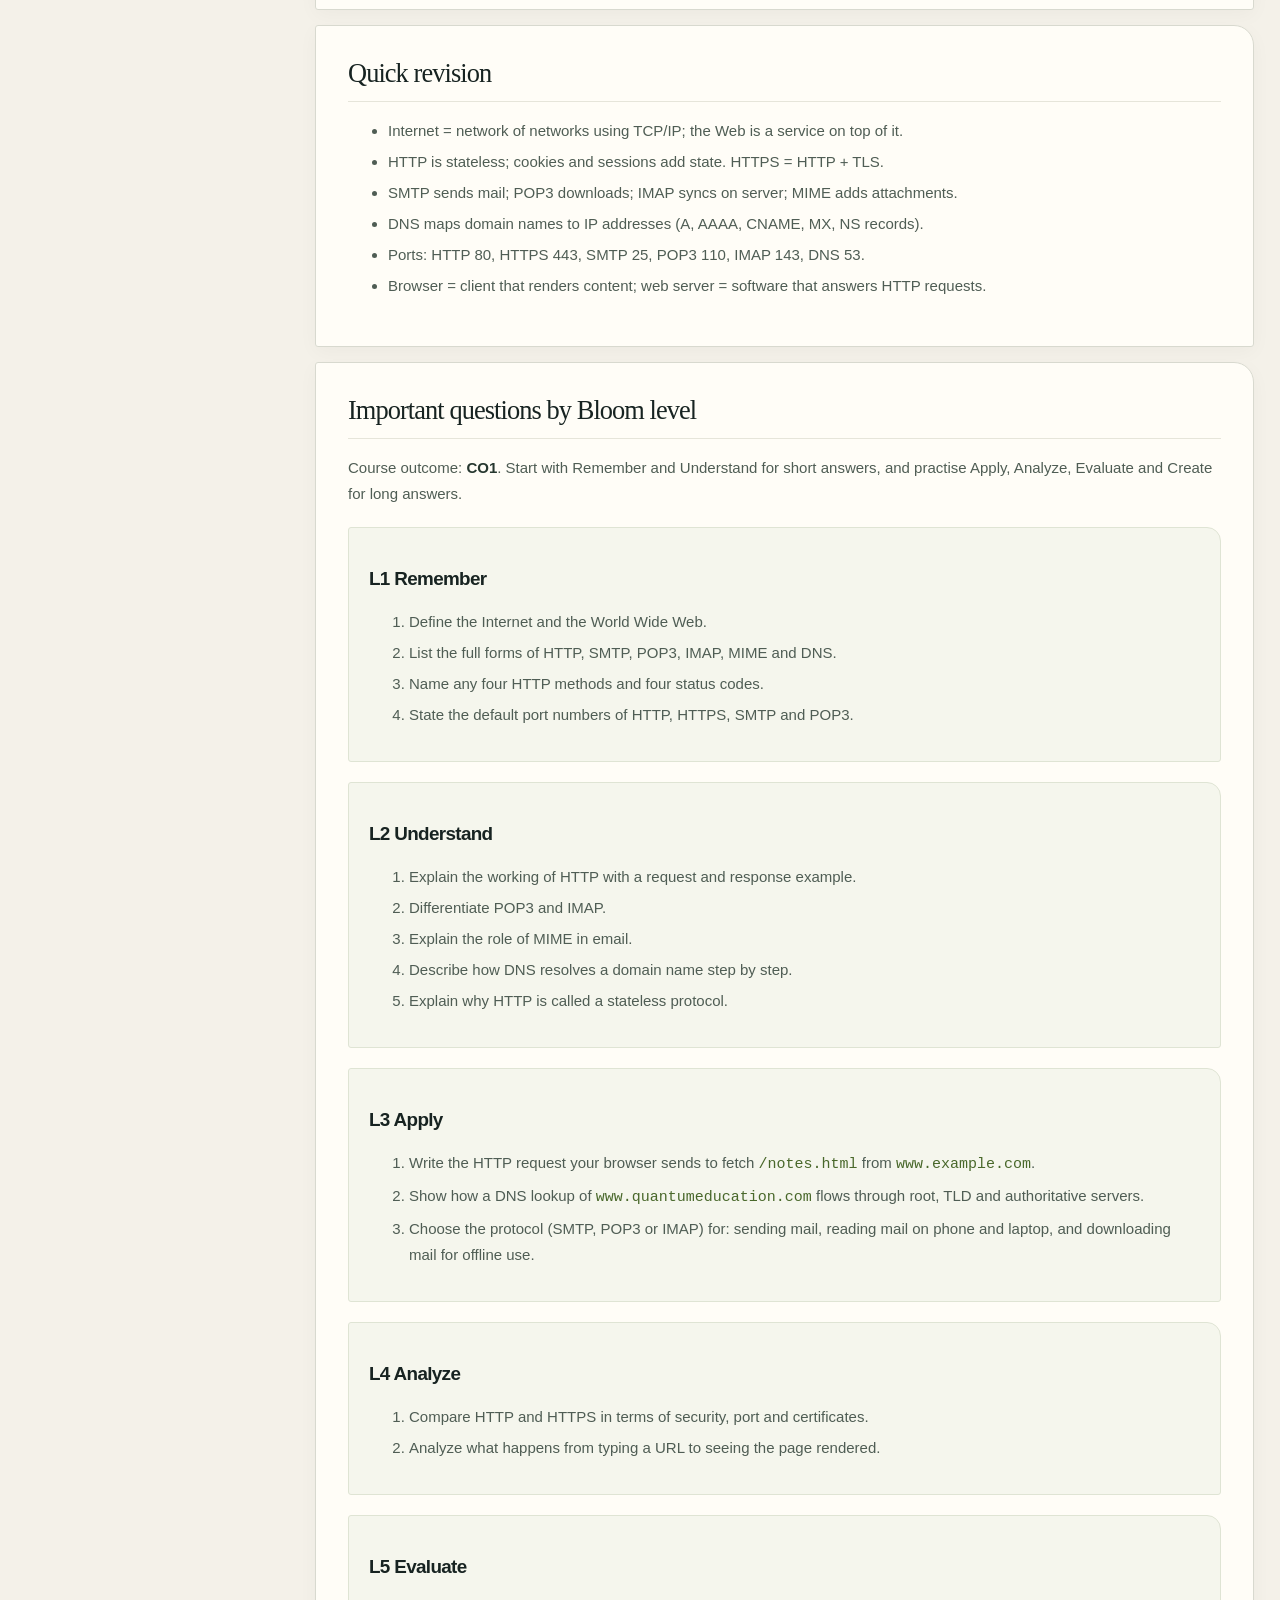
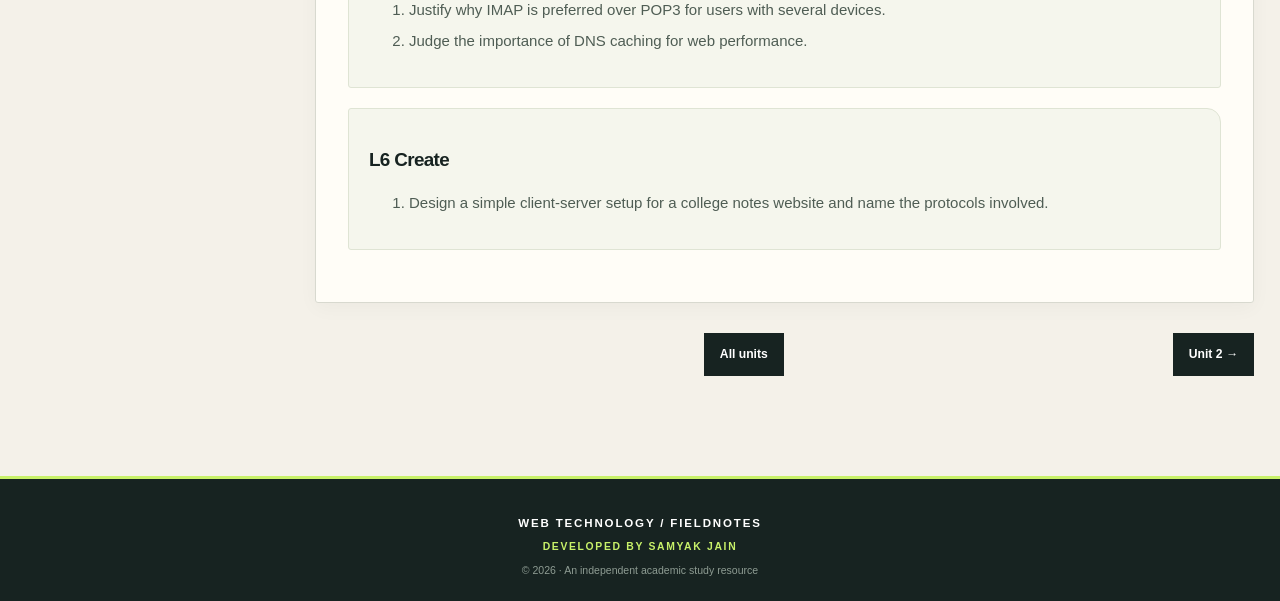
==== commit 11038ce7: "Apply Fieldnotes identity to unit page" ====
--- a/unit1.html
+++ b/unit1.html
@@ -13,8 +13,8 @@
     <a class="brand" href="index.html" aria-label="Web Technology Notes home">
       <span class="brand-mark">WT</span>
       <span class="brand-copy">
-        <span class="brand-name">WEB TECHNOLOGY NOTES</span>
-        <span class="brand-subtitle">DEVELOPED BY SAMYAK JAIN</span>
+        <span class="brand-name">WEB TECHNOLOGY / FIELDNOTES</span>
+        <span class="brand-subtitle">A COURSE COMPANION BY SAMYAK JAIN</span>
       </span>
     </a>
     <span class="top-credit">DEVELOPED BY SAMYAK JAIN</span>
@@ -109,9 +109,9 @@
 </table>
 <p>HTTPS gives <b>confidentiality</b> (encryption), <b>integrity</b> (data is not altered) and <b>authentication</b> (the server is who it claims to be).</p><div class="exam-booster"><h3>🎯 Exam Booster</h3><p><strong>Simple explanation: </strong>HTTPS is HTTP protected by TLS. It provides encryption, integrity and server authentication, while ordinary HTTP sends application data without TLS protection.</p><p><strong>Example: </strong>A login form should normally be submitted over HTTPS so credentials are encrypted in transit.</p><table><tr><th>Advantages</th><th>Disadvantages</th></tr><tr><td><ul><li>HTTPS protects confidentiality</li><li>Detects tampering through integrity protection</li><li>Certificates help authenticate servers</li></ul></td><td><ul><li>TLS adds processing and certificate-management requirements</li><li>Configuration mistakes can weaken security</li><li>HTTPS does not make an insecure application automatically safe</li></ul></td></tr></table><div class="difference-box"><h4>📊 Difference / Comparison</h4><table><tr><th>Aspect</th><th>Option A</th><th>Option B</th></tr><tr><td>Security</td><td>No TLS encryption</td><td>TLS encryption</td></tr><tr><td>Default port</td><td>80</td><td>443</td></tr><tr><td>Certificate</td><td>Not required</td><td>Server certificate normally used</td></tr><tr><td>Typical use</td><td>Basic/non-sensitive transfer</td><td>Modern secure web</td></tr></table></div></div></section><section id="quick-revision"><h2>Quick revision</h2><ul><li>Internet = network of networks using TCP/IP; the Web is a service on top of it.</li><li>HTTP is stateless; cookies and sessions add state. HTTPS = HTTP + TLS.</li><li>SMTP sends mail; POP3 downloads; IMAP syncs on server; MIME adds attachments.</li><li>DNS maps domain names to IP addresses (A, AAAA, CNAME, MX, NS records).</li><li>Ports: HTTP 80, HTTPS 443, SMTP 25, POP3 110, IMAP 143, DNS 53.</li><li>Browser = client that renders content; web server = software that answers HTTP requests.</li></ul></section><section id="important-questions"><h2>Important questions by Bloom level</h2><p class="note">Course outcome: <b>CO1</b>. Start with Remember and Understand for short answers, and practise Apply, Analyze, Evaluate and Create for long answers.</p><div class="bloom"><h3><span class="tag">L1</span> Remember</h3><ol><li>Define the Internet and the World Wide Web.</li><li>List the full forms of HTTP, SMTP, POP3, IMAP, MIME and DNS.</li><li>Name any four HTTP methods and four status codes.</li><li>State the default port numbers of HTTP, HTTPS, SMTP and POP3.</li></ol></div><div class="bloom"><h3><span class="tag">L2</span> Understand</h3><ol><li>Explain the working of HTTP with a request and response example.</li><li>Differentiate POP3 and IMAP.</li><li>Explain the role of MIME in email.</li><li>Describe how DNS resolves a domain name step by step.</li><li>Explain why HTTP is called a stateless protocol.</li></ol></div><div class="bloom"><h3><span class="tag">L3</span> Apply</h3><ol><li>Write the HTTP request your browser sends to fetch <code>/notes.html</code> from <code>www.example.com</code>.</li><li>Show how a DNS lookup of <code>www.quantumeducation.com</code> flows through root, TLD and authoritative servers.</li><li>Choose the protocol (SMTP, POP3 or IMAP) for: sending mail, reading mail on phone and laptop, and downloading mail for offline use.</li></ol></div><div class="bloom"><h3><span class="tag">L4</span> Analyze</h3><ol><li>Compare HTTP and HTTPS in terms of security, port and certificates.</li><li>Analyze what happens from typing a URL to seeing the page rendered.</li></ol></div><div class="bloom"><h3><span class="tag">L5</span> Evaluate</h3><ol><li>Justify why IMAP is preferred over POP3 for users with several devices.</li><li>Judge the importance of DNS caching for web performance.</li></ol></div><div class="bloom"><h3><span class="tag">L6</span> Create</h3><ol><li>Design a simple client-server setup for a college notes website and name the protocols involved.</li></ol></div></section><nav class="pager"><span></span><a href="index.html">All units</a><a href="unit2.html">Unit 2 →</a></nav></main></div>
 <footer class="foot">
-  <strong>WEB TECHNOLOGY NOTES</strong>
+  <strong>WEB TECHNOLOGY / FIELDNOTES</strong>
   <span>DEVELOPED BY SAMYAK JAIN</span>
-  <small>© 2026 · All rights reserved</small>
+  <small>© 2026 · An independent academic study resource</small>
 </footer>
 </body>
 </html>             
--- a/style.css
+++ b/style.css
@@ -1,1493 +1,187 @@
+/* FIELDNOTES — an original editorial interface for Web Technology */
 :root {
-    --bg: #070b17;
-    --surface: rgba(16, 24, 44, .78);
-    --surface2: rgba(25, 35, 61, .72);
-    --text: #eaf0ff;
-    --muted: #9eabc5;
-    --line: rgba(255, 255, 255, .10);
-    --primary: #8b7cff;
-    --secondary: #39d8ff;
-    --accent: #ff79c6;
-    --code: #0b1224;
-    --shadow: 0 20px 60px rgba(0, 0, 0, .30);
+  color-scheme: light;
+  --paper: #f4f1e9;
+  --paper-deep: #eae5d9;
+  --ink: #172321;
+  --ink-soft: #40504b;
+  --muted: #748079;
+  --line: #d8d9cf;
+  --panel: #fffdf7;
+  --green: #c8f169;
+  --green-deep: #8da83d;
+  --orange: #ed704b;
+  --shadow: 0 18px 50px rgba(26,42,35,.08);
+  --serif: Georgia, "Times New Roman", serif;
 }
-
-* {
-    box-sizing: border-box;
+* { box-sizing:border-box; }
+html { scroll-behavior:smooth; scroll-padding-top:100px; }
+body {
+  margin:0; min-height:100vh; background:var(--paper); color:var(--ink);
+  font-family: "Avenir Next", Avenir, Inter, -apple-system, BlinkMacSystemFont, "Segoe UI", sans-serif;
+  font-size:15px; line-height:1.72; -webkit-font-smoothing:antialiased;
 }
-
-html {
-    scroll-behavior: smooth;
-    scroll-padding-top: 100px;
+body:before { content:""; position:fixed; inset:0; z-index:-1; pointer-events:none; opacity:.14;
+  background-image:radial-gradient(#64756b .55px,transparent .55px); background-size:7px 7px; }
+::selection { background:var(--green); color:var(--ink); }
+a { color:#355d4b; text-underline-offset:4px; }
+a:hover { color:#172321; }
+img { max-width:100%; }
+.top { position:sticky; top:0; z-index:50; padding:0 30px; background:rgba(23,35,33,.97); color:#fff; border-bottom:3px solid var(--green); }
+.top-inner { width:min(1220px,100%); min-height:76px; margin:auto; display:flex; align-items:center; justify-content:space-between; gap:20px; }
+.brand { display:flex; align-items:center; gap:13px; color:#fff; text-decoration:none; }
+.brand-mark { width:40px; height:40px; display:grid; place-items:center; border-radius:50%; color:var(--ink); background:var(--green); font-family:var(--serif); font-weight:800; font-size:.82rem; letter-spacing:-.05em; box-shadow:none; }
+.brand-copy { display:flex; flex-direction:column; gap:2px; line-height:1.15; }
+.brand-name { color:#fff; font-size:.78rem; font-weight:800; letter-spacing:.15em; }
+.brand-subtitle { color:#b4c0b8; font-size:.59rem; font-weight:650; letter-spacing:.13em; }
+.top-credit { color:#b4c0b8; font-size:.62rem; font-weight:700; letter-spacing:.15em; }
+h1,h2,h3,h4 { color:var(--ink); line-height:1.18; letter-spacing:-.035em; }
+h1 { font-family:var(--serif); font-size:clamp(2.8rem,7vw,6.3rem); font-weight:500; letter-spacing:-.065em; }
+h2 { font-family:var(--serif); font-size:clamp(1.8rem,3.5vw,2.8rem); font-weight:500; }
+h3 { font-size:1.18rem; font-weight:750; }
+p { color:var(--ink-soft); }
+.solo { width:min(1220px,calc(100% - 52px)); margin:auto; padding:44px 0 70px; }
+.hero {
+  position:relative; min-height:440px; overflow:hidden; display:flex; flex-direction:column; justify-content:center;
+  margin:0 0 74px; padding:clamp(34px,7vw,92px); border-radius:4px 4px 90px 4px;
+  background:var(--ink); color:#fff; box-shadow:var(--shadow);
 }
-
-body {
-    margin: 0;
-    color: var(--text);
-    font-family: Inter, ui-sans-serif, system-ui, -apple-system, "Segoe UI",
-        Roboto, Arial, sans-serif;
-    line-height: 1.7;
-    background:
-        radial-gradient(circle at 10% 0%, rgba(139, 124, 255, .20), transparent 28%),
-        radial-gradient(circle at 90% 10%, rgba(57, 216, 255, .14), transparent 25%),
-        linear-gradient(135deg, #060914, #0b1122 48%, #070b17);
-    min-height: 100vh;
+.hero:before { content:""; position:absolute; width:490px; height:490px; right:-110px; top:-115px; border:1px solid rgba(200,241,105,.38); border-radius:50%; box-shadow:0 0 0 38px rgba(200,241,105,.035),0 0 0 78px rgba(200,241,105,.025),0 0 0 118px rgba(200,241,105,.018); }
+.hero:after { content:"W"; position:absolute; right:8%; bottom:-.42em; color:rgba(200,241,105,.08); font-family:var(--serif); font-size:clamp(18rem,35vw,33rem); line-height:1; pointer-events:none; }
+.hero > * { position:relative; z-index:1; }
+.hero .badge { display:inline-flex; align-items:center; gap:9px; color:var(--green); font-size:.68rem; font-weight:800; letter-spacing:.19em; }
+.hero .badge:before { content:""; width:25px; height:2px; background:var(--green); }
+.hero h1 { max-width:760px; margin:23px 0 16px; color:#fff; }
+.hero .lead { max-width:610px; margin:0; color:#c5d0c8; font-size:clamp(1rem,1.7vw,1.2rem); }
+.hero-author { margin-top:22px; color:var(--green); font-size:.72rem; font-weight:750; letter-spacing:.15em; text-transform:uppercase; }
+.hero-info { display:flex; flex-wrap:wrap; gap:9px; margin-top:34px; }
+.hero-info span { padding:7px 11px; border:1px solid rgba(255,255,255,.2); color:#e3e9e3; background:rgba(255,255,255,.04); font-size:.7rem; letter-spacing:.04em; }
+.section-heading { display:flex; align-items:end; justify-content:space-between; gap:25px; margin:0 0 25px; padding-bottom:18px; border-bottom:1px solid var(--line); }
+.section-heading h2 { margin:7px 0 5px; }
+.section-heading p { max-width:610px; margin:0; color:var(--muted); font-size:.9rem; }
+.mini-label,.bloom-label { color:#6d8735; font-size:.65rem; font-weight:850; letter-spacing:.19em; }
+.unit-grid { display:grid; grid-template-columns:repeat(2,minmax(0,1fr)); gap:18px; }
+.unit-card { display:grid; grid-template-columns: minmax(135px, .72fr) 1.28fr; overflow:hidden; min-height:265px; border:1px solid var(--line); border-radius:3px 24px 3px 3px; background:var(--panel); box-shadow:0 5px 22px rgba(26,42,35,.035); transition:transform .22s ease,box-shadow .22s ease,border-color .22s ease; }
+.unit-card:hover { transform:translateY(-4px); border-color:#aab99a; box-shadow:var(--shadow); }
+.unit-image { position:relative; min-height:100%; overflow:hidden; background:#d9ded2; }
+.unit-image img { width:100%; height:100%; position:absolute; inset:0; object-fit:cover; filter:saturate(.72); transition:transform .4s ease,filter .4s ease; }
+.unit-card:hover .unit-image img { transform:scale(1.045); filter:saturate(.95); }
+.unit-image:after { content:""; position:absolute; inset:0; background:linear-gradient(0deg,rgba(23,35,33,.45),transparent 65%); }
+.unit-number { position:absolute; z-index:2; left:14px; bottom:14px; color:#fff; font-family:var(--serif); font-size:1.35rem; letter-spacing:-.04em; }
+.unit-content { display:flex; flex-direction:column; align-items:flex-start; padding:22px 22px 20px; }
+.unit-label { color:#718b3a; font-size:.61rem; font-weight:850; letter-spacing:.14em; }
+.unit-content h3 { margin:8px 0 8px; font-family:var(--serif); font-size:1.35rem; font-weight:500; line-height:1.2; }
+.unit-content p { margin:0; color:#68746c; font-size:.81rem; line-height:1.6; }
+.unit-stats { display:flex; flex-wrap:wrap; gap:7px; margin-top:13px; }
+.unit-stats span { color:#69756d; font-size:.66rem; font-weight:650; }
+.unit-stats span + span:before { content:"·"; margin-right:7px; color:var(--orange); }
+.topic-preview { display:flex; flex-wrap:wrap; gap:5px; margin-top:12px; }
+.topic-preview span { padding:3px 7px; border:1px solid #e4e5db; color:#637067; background:#f7f6ef; font-size:.62rem; }
+.unit-button { display:flex; align-items:center; justify-content:space-between; gap:14px; width:100%; margin-top:auto; padding:10px 0 0; border:0; border-top:1px solid var(--line); color:var(--ink); background:transparent; font-size:.73rem; font-weight:800; letter-spacing:.04em; }
+.unit-button span { color:#718b3a; font-size:1.1rem; transition:transform .2s ease; }
+.unit-button:hover { color:#718b3a; }
+.unit-button:hover span { transform:translateX(4px); }
+.study-features { display:grid; grid-template-columns:repeat(4,minmax(0,1fr)); gap:12px; margin:34px 0 72px; }
+.feature-card { padding:20px; border-top:2px solid var(--green-deep); background:rgba(255,253,247,.7); }
+.feature-icon { width:34px; height:34px; display:grid; place-items:center; margin-bottom:14px; border-radius:50%; color:var(--ink); background:var(--green); font-size:1rem; }
+.feature-card h3 { margin:0 0 6px; font-size:.92rem; }
+.feature-card p { margin:0; color:var(--muted); font-size:.77rem; }
+.bloom-section { margin-top:50px; padding:clamp(22px,4vw,42px); border:1px solid var(--line); background:var(--panel); }
+.bloom-header { margin-bottom:22px; }
+.bloom-header h2 { margin:7px 0; }
+.bloom-header p { max-width:660px; color:var(--muted); }
+.bloom-table-wrap { overflow-x:auto; border:1px solid var(--line); }
+table { width:100%; border-collapse:collapse; margin:18px 0; font-size:.85rem; }
+th,td { padding:12px 14px; border:1px solid var(--line); text-align:left; vertical-align:top; }
+th { color:#eaf0e8; background:var(--ink); font-size:.72rem; letter-spacing:.07em; text-transform:uppercase; }
+td { color:var(--ink-soft); background:#fffdf7; }
+tr:nth-child(even) td { background:#f8f6ef; }
+.bloom-badge { display:inline-flex; align-items:center; gap:8px; color:#344c36; }
+.bloom-badge strong { display:grid; width:28px; height:28px; place-items:center; border-radius:50%; background:var(--green); }
+.question-words { display:flex; flex-wrap:wrap; gap:5px; }
+.question-words span { padding:3px 7px; color:#68746c; background:#eeeee5; font-size:.7rem; }
+.bloom-tip { display:flex; gap:14px; align-items:flex-start; margin-top:18px; padding:17px; border-left:3px solid var(--orange); background:#f8f1e9; }
+.bloom-tip p { margin:4px 0 0; color:#657168; font-size:.84rem; }
+.foot { margin-top:40px; padding:35px 20px 28px; display:flex; flex-direction:column; align-items:center; gap:5px; background:var(--ink); border-top:3px solid var(--green); color:#c5d0c8; text-align:center; }
+.foot strong { color:#fff; font-size:.72rem; letter-spacing:.16em; }
+.foot span { color:var(--green); font-size:.65rem; font-weight:750; letter-spacing:.16em; }
+.foot small { color:#8e9c93; font-size:.66rem; }
+.layout { width:min(1280px,calc(100% - 52px)); margin:34px auto 70px; display:grid; grid-template-columns:255px minmax(0,1fr); gap:34px; align-items:start; }
+.layout main { min-width:0; }
+.layout main > h1 { margin:10px 0 28px; padding:28px 32px; border-left:5px solid var(--green-deep); background:var(--ink); color:#fff; font-family:var(--serif); font-size:clamp(2rem,4vw,3.35rem); font-weight:500; }
+.toc { position:sticky; top:100px; max-height:calc(100vh - 120px); overflow:auto; padding:18px 15px; border:1px solid var(--line); border-radius:3px 18px 3px 3px; background:var(--panel); }
+.toc-title { margin:0 0 12px; padding:0 8px 12px; border-bottom:1px solid var(--line); color:#748079; font-size:.63rem; font-weight:850; letter-spacing:.16em; text-transform:uppercase; }
+.toc ul { list-style:none; margin:0; padding:0; }
+.toc li { margin:2px 0; }
+.toc a { display:block; padding:7px 8px; border-left:2px solid transparent; color:#66736a; font-size:.75rem; line-height:1.45; text-decoration:none; }
+.toc a:hover { border-left-color:var(--green-deep); color:var(--ink); background:#f3f3e9; }
+.layout main section { margin:15px 0; padding:clamp(20px,3vw,32px); border:1px solid var(--line); border-radius:3px 20px 3px 3px; background:var(--panel); box-shadow:0 5px 20px rgba(26,42,35,.035); }
+.layout main section h2 { margin:0 0 16px; padding-bottom:12px; border-bottom:1px solid #e6e5da; font-family:var(--serif); font-size:1.65rem; font-weight:500; }
+.layout main section h3 { margin-top:22px; }
+.layout main p,.layout main li { color:#4f5d54; }
+.layout main li { margin:.35em 0; }
+.layout main strong,.layout main b { color:#26372f; }
+.exam-booster,.topic-intro,.key-points,.memory-trick,.real-example,.difference-box,.bloom { margin:20px 0; padding:18px 20px; border:1px solid #dfe4d4; border-radius:3px 14px 3px 3px; background:#f5f6ed; color:#3f4b42; }
+.exam-booster h3,.topic-intro-title { margin:0 0 8px; color:#536d2e; }
+.exam-booster p,.topic-intro p,.memory-trick p,.real-example p { color:#58675d; }
+.real-example { border-left:3px solid var(--orange); background:#fbf2ec; }
+.memory-trick { background:#f3f5e9; }
+.memory-trick h3 { color:#637c35; }
+.flow-diagram { display:flex; align-items:center; justify-content:center; flex-wrap:wrap; gap:10px; margin:24px 0; }
+.flow-box { min-width:135px; padding:14px; text-align:center; border:1px solid #d7ddcf; border-radius:3px 12px 3px 3px; background:#f6f7ef; color:var(--ink); font-weight:750; box-shadow:none; }
+.flow-box small { display:block; margin-top:4px; color:var(--muted); font-weight:500; }
+.flow-arrow { color:#78913f; font-size:1.4rem; font-weight:900; }
+.pros-cons { display:grid; grid-template-columns:1fr 1fr; gap:13px; margin:22px 0; }
+.pros,.cons { padding:18px; border:1px solid var(--line); border-radius:3px 13px 3px 3px; }
+.pros { background:#f1f5e9; }
+.cons { background:#fbf0e9; }
+.pros h3,.cons h3 { margin-top:0; }
+.topic-visual { overflow:hidden; margin:22px 0; border:1px solid var(--line); border-radius:3px 16px 3px 3px; background:var(--panel); }
+.topic-visual img { width:100%; max-height:330px; display:block; object-fit:cover; }
+.topic-caption { padding:12px 16px; border-top:1px solid var(--line); color:var(--muted); font-size:.82rem; }
+.topic-tags { display:flex; flex-wrap:wrap; gap:7px; margin:17px 0; }
+.topic-tag { padding:5px 9px; border:1px solid var(--line); color:#5c6b60; background:#f8f7f0; font-size:.7rem; font-weight:700; }
+.pager { display:flex; align-items:center; justify-content:space-between; flex-wrap:wrap; gap:10px; margin:30px 0; }
+.pager a { display:inline-flex; justify-content:center; padding:10px 15px; border:1px solid var(--ink); color:#fff; background:var(--ink); font-size:.76rem; font-weight:750; text-decoration:none; }
+.pager a:hover { color:var(--ink); background:var(--green); border-color:var(--green); }
+.crumbs { width:min(1220px,calc(100% - 52px)); margin:20px auto; color:var(--muted); font-size:.82rem; }
+.crumbs a { color:#536d2e; }
+.crumbs span:last-child { color:var(--ink); font-weight:700; }
+pre { overflow-x:auto; padding:18px; border:1px solid #dfe2d7; border-radius:3px 12px 3px 3px; background:#f0f1e9; color:#29382f; font-size:.84rem; line-height:1.65; }
+code { color:#49682b; font-family:ui-monospace,SFMono-Regular,Menlo,Consolas,monospace; }
+:focus-visible { outline:3px solid var(--orange); outline-offset:3px; }
+@media(max-width:980px) {
+  .unit-grid { grid-template-columns:1fr; }
+  .study-features { grid-template-columns:repeat(2,minmax(0,1fr)); }
+  .layout { grid-template-columns:1fr; gap:18px; }
+  .toc { position:relative; top:auto; max-height:none; }
+  .toc ul { display:grid; grid-template-columns:repeat(2,minmax(0,1fr)); gap:2px 8px; }
 }
-
-body:before {
-    content: "";
-    position: fixed;
-    inset: 0;
-    pointer-events: none;
-    background-image:
-        linear-gradient(rgba(255, 255, 255, .025) 1px, transparent 1px),
-        linear-gradient(90deg, rgba(255, 255, 255, .025) 1px, transparent 1px);
-    background-size: 34px 34px;
-    mask-image: linear-gradient(to bottom, black, transparent 90%);
+@media(max-width:620px) {
+  .top { padding:0 15px; }
+  .top-inner { min-height:66px; }
+  .top-credit { display:none; }
+  .brand-name { font-size:.68rem; }
+  .brand-subtitle { font-size:.53rem; }
+  .solo,.layout { width:calc(100% - 28px); }
+  .solo { padding-top:20px; }
+  .hero { min-height:390px; margin-bottom:48px; padding:30px 23px; border-radius:3px 3px 55px 3px; }
+  .hero:before { width:270px; height:270px; right:-145px; top:-40px; }
+  .hero:after { right:-4%; font-size:17rem; }
+  .hero h1 { font-size:3rem; }
+  .section-heading { display:block; }
+  .unit-card { grid-template-columns:105px minmax(0,1fr); min-height:240px; }
+  .unit-content { padding:16px 14px; }
+  .unit-content h3 { font-size:1.12rem; }
+  .unit-content p { font-size:.74rem; }
+  .unit-image { min-height:100%; }
+  .unit-number { left:9px; bottom:10px; font-size:1rem; }
+  .topic-preview { display:none; }
+  .study-features,.pros-cons { grid-template-columns:1fr; }
+  .layout main > h1 { padding:22px 19px; }
+  .layout main section { padding:20px 16px; }
+  .toc ul { grid-template-columns:1fr; }
+  table { min-width:560px; }
+  .bloom-table-wrap table { min-width:680px; }
 }
-
-a {
-    color: #aeb8ff;
-    text-underline-offset: 4px;
-}
-
-a:hover {
-    color: #fff;
-}
-
-
-/* ========================================
-   HEADER
-======================================== */
-
-.top {
-    position: sticky;
-    top: 0;
-    z-index: 50;
-    padding: 12px 20px;
-    background: rgba(7, 11, 23, .72);
-    backdrop-filter: blur(18px);
-    -webkit-backdrop-filter: blur(18px);
-    border-bottom: 1px solid var(--line);
-    box-shadow: 0 10px 35px rgba(0, 0, 0, .18);
-}
-
-.top-inner {
-    max-width: 1180px;
-    margin: auto;
-    display: flex;
-    align-items: center;
-    justify-content: space-between;
-    gap: 18px;
-}
-
-
-/* ========================================
-   BRAND
-======================================== */
-
-.brand {
-    display: flex;
-    align-items: center;
-    gap: 12px;
-    text-decoration: none;
-    color: var(--text);
-    min-width: 0;
-}
-
-
-/* FIXED LOGO */
-
-.site-logo {
-    width: 48px;
-    height: 48px;
-    max-width: 48px;
-    max-height: 48px;
-    object-fit: contain;
-    display: block;
-    flex-shrink: 0;
-
-    /* IMPORTANT */
-    position: static;
-}
-
-
-/* Keep this for pages that still use PM instead of logo.png */
-
-.brand-mark {
-    width: 42px;
-    height: 42px;
-    border-radius: 13px;
-    display: grid;
-    place-items: center;
-    font-weight: 900;
-    letter-spacing: -1px;
-    background: linear-gradient(135deg, var(--primary), var(--secondary));
-    color: #07101d;
-    box-shadow: 0 8px 28px rgba(99, 104, 255, .35);
-    flex-shrink: 0;
-}
-
-.brand-copy {
-    display: flex;
-    flex-direction: column;
-    line-height: 1.15;
-    min-width: 0;
-}
-
-.brand-name {
-    font-weight: 850;
-    letter-spacing: .04em;
-    font-size: .98rem;
-}
-
-.brand-subtitle {
-    font-size: .72rem;
-    color: var(--muted);
-    margin-top: 4px;
-}
-
-
-/* ========================================
-   GENERAL IMAGES
-======================================== */
-
-img {
-    max-width: 100%;
-}
-
-
-/* ========================================
-   BREADCRUMBS
-======================================== */
-
-.crumbs {
-    max-width: 1180px;
-    margin: 0 auto;
-    font-size: .86rem;
-    color: var(--muted);
-}
-
-.crumbs a {
-    text-decoration: none;
-}
-
-.crumbs .sep {
-    margin: 0 8px;
-    color: #65718c;
-}
-
-.crumbs span:last-child {
-    color: #dce5ff;
-    font-weight: 700;
-}
-
-
-/* ========================================
-   HEADINGS
-======================================== */
-
-h1,
-h2,
-h3 {
-    color: #f5f7ff;
-    line-height: 1.2;
-}
-
-h1 {
-    font-size: clamp(2rem, 5vw, 3.4rem);
-    letter-spacing: -.045em;
-    margin: 0 0 10px;
-}
-
-h2 {
-    font-size: 1.45rem;
-    margin: 0 0 18px;
-    display: flex;
-    align-items: center;
-    gap: 10px;
-}
-
-h2:before {
-    content: "";
-    width: 5px;
-    height: 27px;
-    border-radius: 8px;
-    background: linear-gradient(var(--primary), var(--secondary));
-    box-shadow: 0 0 20px rgba(139, 124, 255, .5);
-}
-
-
-/* ========================================
-   TEXT
-======================================== */
-
-.lead {
-    color: var(--muted);
-    font-size: 1.05rem;
-}
-
-
-/* ========================================
-   MAIN CONTAINERS
-======================================== */
-
-.solo {
-    max-width: 1120px;
-    margin: 0 auto;
-    padding: 70px 22px 60px;
-}
-
-.solo > h1 {
-    max-width: 850px;
-}
-
-.layout {
-    max-width: 1180px;
-    margin: 0 auto;
-    padding: 44px 22px 70px;
-    display: grid;
-    grid-template-columns: 245px minmax(0, 1fr);
-    gap: 34px;
-}
-
-.layout main {
-    min-width: 0;
-}
-
-
-/* ========================================
-   HERO
-======================================== */
-
-.hero {
-    padding: 42px;
-    border: 1px solid var(--line);
-    border-radius: 28px;
-    background:
-        linear-gradient(
-            145deg,
-            rgba(22, 31, 57, .9),
-            rgba(11, 17, 33, .72)
-        );
-    box-shadow: var(--shadow);
-    position: relative;
-    overflow: hidden;
-    margin-bottom: 30px;
-}
-
-.hero:after {
-    content: "";
-    position: absolute;
-    width: 280px;
-    height: 280px;
-    border-radius: 50%;
-    right: -90px;
-    top: -120px;
-    background:
-        radial-gradient(
-            circle,
-            rgba(57, 216, 255, .22),
-            transparent 70%
-        );
-}
-
-.badge {
-    display: inline-flex;
-    padding: 7px 12px;
-    border: 1px solid rgba(139, 124, 255, .35);
-    border-radius: 999px;
-    color: #c9c4ff;
-    background: rgba(139, 124, 255, .10);
-    font-size: .75rem;
-    font-weight: 800;
-    letter-spacing: .08em;
-}
-
-.hero-author {
-    margin-top: 22px;
-    color: #bac5dc;
-}
-
-.hero-author strong {
-    color: #fff;
-}
-
-.hero-info {
-    display: flex;
-    flex-wrap: wrap;
-    gap: 9px;
-    margin-top: 20px;
-}
-
-.hero-info span {
-    padding: 8px 12px;
-    border-radius: 999px;
-    background: rgba(255, 255, 255, .055);
-    border: 1px solid var(--line);
-    font-size: .8rem;
-    color: #cbd4e8;
-}
-
-
-/* ========================================
-   SUBJECTS / UNITS
-======================================== */
-
-.subjects,
-.units {
-    list-style: none;
-    margin: 24px 0 0;
-    padding: 0;
-    display: grid;
-    gap: 15px;
-}
-
-.subjects li,
-.unit-row {
-    border: 1px solid var(--line);
-    border-radius: 20px;
-    background:
-        linear-gradient(
-            145deg,
-            rgba(22, 31, 57, .82),
-            rgba(13, 19, 36, .78)
-        );
-    box-shadow: 0 10px 35px rgba(0, 0, 0, .16);
-    transition: .25s ease;
-    overflow: hidden;
-}
-
-.subjects li:hover,
-.unit-row:hover {
-    transform: translateY(-4px);
-    border-color: rgba(139, 124, 255, .45);
-    box-shadow:
-        0 18px 45px rgba(0, 0, 0, .25),
-        0 0 0 1px rgba(139, 124, 255, .08);
-}
-
-.subjects a,
-.unit-link {
-    display: block;
-    padding: 23px;
-    text-decoration: none;
-    color: #fff;
-}
-
-.s-name {
-    display: block;
-    font-size: 1.35rem;
-    font-weight: 800;
-    letter-spacing: -.02em;
-}
-
-.s-meta {
-    display: block;
-    color: var(--muted);
-    font-size: .88rem;
-    margin-top: 5px;
-}
-
-.unit-link {
-    font-size: 1.22rem;
-    font-weight: 800;
-    background: linear-gradient(90deg, #fff, #aeb8ff);
-    -webkit-background-clip: text;
-    background-clip: text;
-    color: transparent;
-}
-
-.topic-list {
-    margin: 0 23px 23px;
-    padding-left: 20px;
-    color: var(--muted);
-    font-size: .9rem;
-}
-
-.topic-list li {
-    margin: 4px 0;
-}
-
-
-/* ========================================
-   TABLE OF CONTENTS
-======================================== */
-
-.toc {
-    position: sticky;
-    top: 88px;
-    align-self: start;
-    max-height: calc(100vh - 110px);
-    overflow: auto;
-    padding: 18px;
-    border: 1px solid var(--line);
-    border-radius: 20px;
-    background: rgba(13, 19, 36, .72);
-    box-shadow: var(--shadow);
-    backdrop-filter: blur(15px);
-}
-
-.toc-title {
-    margin: 0 0 12px;
-    font-weight: 850;
-    color: #fff;
-}
-
-.toc ul {
-    list-style: none;
-    margin: 0;
-    padding: 0;
-}
-
-.toc a {
-    display: block;
-    padding: 7px 8px;
-    border-radius: 9px;
-    color: var(--muted);
-    text-decoration: none;
-    font-size: .82rem;
-}
-
-.toc a:hover {
-    background: rgba(139, 124, 255, .10);
-    color: #fff;
-}
-
-
-/* ========================================
-   CONTENT
-======================================== */
-
-.content-card,
-section {
-    background:
-        linear-gradient(
-            145deg,
-            rgba(17, 26, 48, .86),
-            rgba(10, 16, 30, .82)
-        );
-    border: 1px solid var(--line);
-    border-radius: 22px;
-    padding: 27px;
-    margin: 18px 0;
-    box-shadow: 0 14px 45px rgba(0, 0, 0, .16);
-}
-
-section p {
-    max-width: 80ch;
-}
-
-section ul,
-section ol {
-    max-width: 80ch;
-}
-
-section li {
-    margin-bottom: 5px;
-}
-
-b,
-strong {
-    color: #fff;
-}
-
-
-/* ========================================
-   CODE
-======================================== */
-
-code {
-    font-family: "JetBrains Mono", Consolas, monospace;
-    font-size: .9em;
-    background: rgba(139, 124, 255, .10);
-    color: #d9d4ff;
-    padding: 3px 7px;
-    border-radius: 7px;
-}
-
-pre {
-    background: var(--code);
-    border: 1px solid var(--line);
-    border-radius: 16px;
-    padding: 18px;
-    overflow: auto;
-    box-shadow: inset 0 1px 0 rgba(255, 255, 255, .03);
-}
-
-pre code {
-    background: none;
-    padding: 0;
-    color: #d9e5ff;
-}
-
-
-/* ========================================
-   TABLES
-======================================== */
-
-.table-wrap {
-    overflow: auto;
-}
-
-table {
-    border-collapse: separate;
-    border-spacing: 0;
-    width: 100%;
-    margin: 0 0 18px;
-    overflow: hidden;
-    border: 1px solid var(--line);
-    border-radius: 14px;
-}
-
-th,
-td {
-    border-bottom: 1px solid var(--line);
-    border-right: 1px solid var(--line);
-    padding: 11px 13px;
-    text-align: left;
-    vertical-align: top;
-}
-
-th {
-    background: rgba(139, 124, 255, .10);
-    color: #fff;
-}
-
-tr:last-child td {
-    border-bottom: 0;
-}
-
-td:last-child,
-th:last-child {
-    border-right: 0;
-}
-
-
-/* ========================================
-   PAGINATION
-======================================== */
-
-.pager {
-    display: flex;
-    justify-content: space-between;
-    gap: 12px;
-    margin-top: 32px;
-    padding-top: 20px;
-    border-top: 1px solid var(--line);
-}
-
-.pager a {
-    padding: 11px 15px;
-    border-radius: 12px;
-    background: rgba(255, 255, 255, .05);
-    border: 1px solid var(--line);
-    text-decoration: none;
-    font-weight: 800;
-}
-
-
-/* ========================================
-   FOOTER
-======================================== */
-
-.foot {
-    margin-top: 20px;
-    padding: 34px 20px;
-    text-align: center;
-    border-top: 1px solid var(--line);
-    background: rgba(5, 8, 17, .72);
-    color: var(--muted);
-}
-
-.foot strong {
-    display: block;
-    color: #fff;
-    font-size: 1.05rem;
-    margin-bottom: 5px;
-}
-
-.foot small {
-    display: block;
-    margin-top: 5px;
-    color: #74819b;
-}
-
-
-/* ========================================
-   BLOOM LEVEL
-======================================== */
-
-.bloom {
-    margin-top: 28px;
-    padding-top: 20px;
-    border-top: 1px solid var(--line);
-}
-
-.bloom .tag {
-    display: inline-block;
-    padding: 3px 8px;
-    border-radius: 999px;
-    background: rgba(139, 124, 255, .15);
-    color: #c8c2ff;
-    font-size: .72rem;
-    font-weight: 800;
-}
-
-.note {
-    color: var(--muted);
-}
-
-
-/* ========================================
-   EXAM BOOSTER
-======================================== */
-
-.exam-booster {
-    margin-top: 24px;
-    padding: 22px;
-    border: 1px solid rgba(57, 216, 255, .16);
-    border-radius: 18px;
-    background:
-        linear-gradient(
-            145deg,
-            rgba(57, 216, 255, .045),
-            rgba(139, 124, 255, .045)
-        );
-}
-
-.exam-booster h3 {
-    margin: 0 0 14px;
-    font-size: 1.05rem;
-    color: #dfe7ff;
-}
-
-.exam-booster h4 {
-    margin: 18px 0 10px;
-    color: #cdd7f0;
-}
-
-.exam-booster p {
-    margin: 9px 0;
-    color: #b9c5dc;
-}
-
-.exam-booster ul {
-    margin: 8px 0;
-    padding-left: 20px;
-}
-
-.exam-booster table {
-    margin-top: 14px;
-}
-
-
-/* ========================================
-   DIFFERENCE BOX
-======================================== */
-
-.difference-box {
-    margin-top: 10px;
-}
-
-.difference-box table {
-    width: 100%;
-}
-
-.difference-box th {
-    background: rgba(57, 216, 255, .08);
-}
-
-
-/* ========================================
-   PDF FRAME
-======================================== */
-
-.pdf-frame {
-    width: 100%;
-    height: 700px;
-    border: 1px solid var(--line);
-    border-radius: 16px;
-    overflow: hidden;
-    background: var(--code);
-}
-
-
-/* ========================================
-   RESPONSIVE
-======================================== */
-
-@media (max-width: 850px) {
-
-    .top-inner {
-        align-items: flex-start;
-    }
-
-    .layout {
-        grid-template-columns: 1fr;
-        padding-top: 25px;
-    }
-
-    .toc {
-        position: static;
-        max-height: none;
-    }
-
-    .hero {
-        padding: 28px;
-    }
-
-    .pdf-frame {
-        height: 560px;
-    }
-
-    .solo {
-        padding-top: 45px;
-    }
-}
-
-
-@media (max-width: 560px) {
-
-    .top {
-        padding: 10px 12px;
-    }
-
-    .top-inner {
-        width: 100%;
-    }
-
-    .site-logo {
-        width: 42px;
-        height: 42px;
-        min-width: 42px;
-        min-height: 42px;
-        max-width: 42px;
-        max-height: 42px;
-    }
-
-    .brand-mark {
-        width: 38px;
-        height: 38px;
-    }
-
-    .brand-name {
-        font-size: .85rem;
-    }
-
-    .brand-subtitle {
-        font-size: .68rem;
-    }
-
-    .crumbs {
-        font-size: .78rem;
-    }
-
-    .layout,
-    .solo {
-        padding-left: 14px;
-        padding-right: 14px;
-    }
-
-    .content-card,
-    section {
-        padding: 20px;
-        border-radius: 17px;
-    }
-
-    .hero {
-        border-radius: 20px;
-    }
-
-    .pdf-frame {
-        height: 450px;
-    }
-
-    .pager {
-        flex-direction: column;
-    }
-
-    .pager a {
-        text-align: center;
-    }
-}
-
-
-/* ========================================
-   REDUCED MOTION
-======================================== */
-
-@media (prefers-reduced-motion: reduce) {
-
-    * {
-        scroll-behavior: auto !important;
-        transition: none !important;
-    }
-}
-/* =========================================
-   TOPIC VISUAL CARD
-========================================= */
-
-.topic-visual {
-    margin: 22px 0 28px;
-    border: 1px solid var(--line);
-    border-radius: 20px;
-    overflow: hidden;
-    background:
-        linear-gradient(
-            145deg,
-            rgba(139,124,255,.10),
-            rgba(57,216,255,.05)
-        );
-    box-shadow: 0 15px 40px rgba(0,0,0,.20);
-}
-
-.topic-visual img {
-    width: 100%;
-    max-height: 330px;
-    display: block;
-    object-fit: cover;
-}
-
-.topic-caption {
-    padding: 13px 17px;
-    color: var(--muted);
-    font-size: .85rem;
-    border-top: 1px solid var(--line);
-}
-
-
-/* =========================================
-   TOPIC INTRO BOX
-========================================= */
-
-.topic-intro {
-    margin: 20px 0;
-    padding: 20px;
-    border-radius: 18px;
-    border: 1px solid rgba(139,124,255,.20);
-    background:
-        linear-gradient(
-            135deg,
-            rgba(139,124,255,.08),
-            rgba(57,216,255,.05)
-        );
-}
-
-.topic-intro-title {
-    margin: 0 0 8px;
-    font-size: 1rem;
-    font-weight: 850;
-    color: #ffffff;
-}
-
-.topic-intro p {
-    margin: 0;
-    color: var(--muted);
-}
-
-
-/* =========================================
-   HOW IT WORKS
-========================================= */
-
-.flow-diagram {
-    display: flex;
-    align-items: center;
-    justify-content: center;
-    flex-wrap: wrap;
-    gap: 10px;
-    margin: 25px 0;
-}
-
-.flow-box {
-    min-width: 135px;
-    padding: 15px;
-    text-align: center;
-    border-radius: 15px;
-    border: 1px solid var(--line);
-    background: rgba(255,255,255,.045);
-    color: #ffffff;
-    font-weight: 750;
-    box-shadow: 0 8px 25px rgba(0,0,0,.15);
-}
-
-.flow-box small {
-    display: block;
-    margin-top: 4px;
-    color: var(--muted);
-    font-weight: 500;
-}
-
-.flow-arrow {
-    font-size: 1.5rem;
-    color: var(--secondary);
-    font-weight: 900;
-}
-
-
-/* =========================================
-   ADVANTAGE / DISADVANTAGE CARDS
-========================================= */
-
-.pros-cons {
-    display: grid;
-    grid-template-columns: 1fr 1fr;
-    gap: 15px;
-    margin: 25px 0;
-}
-
-.pros,
-.cons {
-    padding: 20px;
-    border-radius: 18px;
-    border: 1px solid var(--line);
-}
-
-.pros {
-    background: rgba(57,216,255,.055);
-}
-
-.cons {
-    background: rgba(255,121,198,.055);
-}
-
-.pros h3,
-.cons h3 {
-    margin-top: 0;
-    font-size: 1rem;
-}
-
-.pros ul,
-.cons ul {
-    margin-bottom: 0;
-}
-
-
-/* =========================================
-   REAL LIFE EXAMPLE
-========================================= */
-
-.real-example {
-    margin: 24px 0;
-    padding: 20px;
-    border-radius: 18px;
-    border-left: 4px solid var(--secondary);
-    background: rgba(57,216,255,.055);
-}
-
-.real-example h3 {
-    margin: 0 0 8px;
-    color: #ffffff;
-}
-
-.real-example p {
-    margin: 0;
-    color: var(--muted);
-}
-
-
-/* =========================================
-   MEMORY TRICK
-========================================= */
-
-.memory-trick {
-    margin: 24px 0;
-    padding: 20px;
-    border-radius: 18px;
-    border: 1px solid rgba(255,121,198,.20);
-    background:
-        linear-gradient(
-            135deg,
-            rgba(255,121,198,.07),
-            rgba(139,124,255,.06)
-        );
-}
-
-.memory-trick h3 {
-    margin: 0 0 8px;
-    color: #ffd7ee;
-}
-
-.memory-trick p {
-    margin: 0;
-    color: var(--muted);
-}
-
-
-/* =========================================
-   TOPIC TAGS
-========================================= */
-
-.topic-tags {
-    display: flex;
-    flex-wrap: wrap;
-    gap: 8px;
-    margin: 18px 0;
-}
-
-.topic-tag {
-    padding: 6px 11px;
-    border-radius: 999px;
-    border: 1px solid var(--line);
-    background: rgba(255,255,255,.045);
-    color: #cdd7f0;
-    font-size: .75rem;
-    font-weight: 750;
-}
-
-
-/* =========================================
-   IMPORTANT POINTS
-========================================= */
-
-.key-points {
-    margin: 24px 0;
-    padding: 20px;
-    border-radius: 18px;
-    background: rgba(139,124,255,.055);
-    border: 1px solid rgba(139,124,255,.18);
-}
-
-.key-points h3 {
-    margin: 0 0 12px;
-}
-
-.key-points li {
-    margin-bottom: 7px;
-}
-
-
-/* =========================================
-   MOBILE
-========================================= */
-
-@media (max-width: 650px) {
-
-    .pros-cons {
-        grid-template-columns: 1fr;
-    }
-
-    .topic-visual img {
-        max-height: 240px;
-    }
-
-    .flow-diagram {
-        flex-direction: column;
-    }
-
-    .flow-arrow {
-        transform: rotate(90deg);
-    }
-
-    .flow-box {
-        width: 100%;
-    }
-}
-/* =========================================
-   MODERN UNIT CARD DESIGN
-========================================= */
-
-.section-heading {
-    margin: 45px 0 25px;
-}
-
-.section-heading h2 {
-    margin: 5px 0;
-}
-
-.section-heading h2:before {
-    display: none;
-}
-
-.section-heading p {
-    color: var(--muted);
-    max-width: 720px;
-    margin: 8px 0 0;
-}
-
-.mini-label {
-    color: var(--secondary);
-    font-size: .72rem;
-    font-weight: 900;
-    letter-spacing: .15em;
-}
-
-
-/* UNIT GRID */
-
-.unit-grid {
-    display: grid;
-    grid-template-columns: repeat(2, minmax(0, 1fr));
-    gap: 22px;
-}
-
-
-/* UNIT CARD */
-
-.unit-card {
-    position: relative;
-    overflow: hidden;
-    border-radius: 24px;
-    border: 1px solid var(--line);
-    background:
-        linear-gradient(
-            145deg,
-            rgba(22,31,57,.94),
-            rgba(10,16,30,.90)
-        );
-    box-shadow:
-        0 18px 50px rgba(0,0,0,.20);
-
-    transition:
-        transform .3s ease,
-        border-color .3s ease,
-        box-shadow .3s ease;
-}
-
-.unit-card:hover {
-    transform: translateY(-8px);
-    border-color: rgba(139,124,255,.55);
-
-    box-shadow:
-        0 25px 70px rgba(0,0,0,.35),
-        0 0 35px rgba(139,124,255,.08);
-}
-
-
-/* IMAGE */
-
-.unit-image {
-    position: relative;
-    height: 210px;
-    overflow: hidden;
-    background: #10182d;
-}
-
-.unit-image img {
-    width: 100%;
-    height: 100%;
-    display: block;
-
-    object-fit: cover;
-
-    transition:
-        transform .5s ease,
-        filter .5s ease;
-}
-
-.unit-card:hover .unit-image img {
-    transform: scale(1.08);
-    filter: brightness(1.08);
-}
-
-
-/* IMAGE OVERLAY */
-
-.unit-image:after {
-    content: "";
-
-    position: absolute;
-    inset: 0;
-
-    background:
-        linear-gradient(
-            to top,
-            rgba(5,8,17,.90),
-            rgba(5,8,17,.05) 65%
-        );
-
-    pointer-events: none;
-}
-
-
-/* UNIT NUMBER */
-
-.unit-number {
-    position: absolute;
-
-    left: 17px;
-    bottom: 16px;
-
-    z-index: 2;
-
-    padding: 7px 12px;
-
-    border-radius: 999px;
-
-    background: rgba(7,11,23,.78);
-
-    border: 1px solid rgba(255,255,255,.14);
-
-    color: #fff;
-
-    font-size: .72rem;
-
-    font-weight: 900;
-
-    letter-spacing: .10em;
-
-    backdrop-filter: blur(10px);
-}
-
-
-/* CONTENT */
-
-.unit-content {
-    padding: 24px;
-}
-
-.unit-label {
-    color: var(--secondary);
-
-    font-size: .70rem;
-
-    font-weight: 900;
-
-    letter-spacing: .12em;
-}
-
-.unit-content h3 {
-    margin: 8px 0 9px;
-
-    font-size: 1.45rem;
-
-    letter-spacing: -.025em;
-}
-
-.unit-content p {
-    color: var(--muted);
-
-    margin: 0;
-
-    font-size: .92rem;
-
-    line-height: 1.65;
-}
-
-
-/* STATS */
-
-.unit-stats {
-    display: flex;
-    flex-wrap: wrap;
-
-    gap: 8px;
-
-    margin-top: 17px;
-}
-
-.unit-stats span {
-    padding: 6px 10px;
-
-    border-radius: 999px;
-
-    background: rgba(255,255,255,.045);
-
-    border: 1px solid var(--line);
-
-    color: #cbd4e8;
-
-    font-size: .72rem;
-}
-
-
-/* TOPIC TAGS */
-
-.topic-preview {
-    display: flex;
-
-    flex-wrap: wrap;
-
-    gap: 7px;
-
-    margin-top: 16px;
-}
-
-.topic-preview span {
-    padding: 5px 9px;
-
-    border-radius: 8px;
-
-    background: rgba(139,124,255,.08);
-
-    border: 1px solid rgba(139,124,255,.14);
-
-    color: #bfc7ff;
-
-    font-size: .72rem;
-}
-
-
-/* BUTTON */
-
-.unit-button {
-    display: flex;
-
-    align-items: center;
-
-    justify-content: space-between;
-
-    margin-top: 20px;
-
-    padding: 12px 15px;
-
-    border-radius: 13px;
-
-    text-decoration: none;
-
-    color: #fff;
-
-    font-size: .85rem;
-
-    font-weight: 800;
-
-    background:
-        linear-gradient(
-            135deg,
-            rgba(139,124,255,.22),
-            rgba(57,216,255,.12)
-        );
-
-    border: 1px solid rgba(139,124,255,.25);
-
-    transition: .25s ease;
-}
-
-.unit-button span {
-    font-size: 1.2rem;
-
-    transition: transform .25s ease;
-}
-
-.unit-button:hover {
-    color: #fff;
-
-    background:
-        linear-gradient(
-            135deg,
-            rgba(139,124,255,.38),
-            rgba(57,216,255,.20)
-        );
-
-    border-color: rgba(139,124,255,.55);
-}
-
-.unit-button:hover span {
-    transform: translateX(5px);
-}
-
-
-/* =========================================
-   STUDY FEATURES
-========================================= */
-
-.study-features {
-    display: grid;
-
-    grid-template-columns:
-        repeat(4, minmax(0, 1fr));
-
-    gap: 14px;
-
-    margin-top: 40px;
-}
-
-.feature-card {
-    padding: 22px;
-
-    border-radius: 18px;
-
-    border: 1px solid var(--line);
-
-    background:
-        linear-gradient(
-            145deg,
-            rgba(20,29,52,.72),
-            rgba(10,16,30,.68)
-        );
-
-    transition: .25s ease;
-}
-
-.feature-card:hover {
-    transform: translateY(-5px);
-
-    border-color:
-        rgba(57,216,255,.30);
-}
-
-.feature-icon {
-    width: 45px;
-    height: 45px;
-
-    display: grid;
-    place-items: center;
-
-    border-radius: 13px;
-
-    background:
-        rgba(139,124,255,.10);
-
-    border:
-        1px solid rgba(139,124,255,.18);
-
-    font-size: 1.25rem;
-
-    margin-bottom: 15px;
-}
-
-.feature-card h3 {
-    margin: 0 0 7px;
-
-    font-size: 1rem;
-}
-
-.feature-card p {
-    margin: 0;
-
-    color: var(--muted);
-
-    font-size: .82rem;
-
-    line-height: 1.6;
-}
-
-
-/* =========================================
-   RESPONSIVE
-========================================= */
-
-@media(max-width:900px) {
-
-    .unit-grid {
-        grid-template-columns: 1fr;
-    }
-
-    .study-features {
-        grid-template-columns:
-            repeat(2, minmax(0, 1fr));
-    }
-
-}
-
-
-@media(max-width:560px) {
-
-    .unit-image {
-        height: 180px;
-    }
-
-    .unit-content {
-        padding: 19px;
-    }
-
-    .unit-content h3 {
-        font-size: 1.25rem;
-    }
-
-    .study-features {
-        grid-template-columns: 1fr;
-    }
-
-}
+@media(prefers-reduced-motion:reduce) { *,*::before,*::after { scroll-behavior:auto!important; transition:none!important; } }
